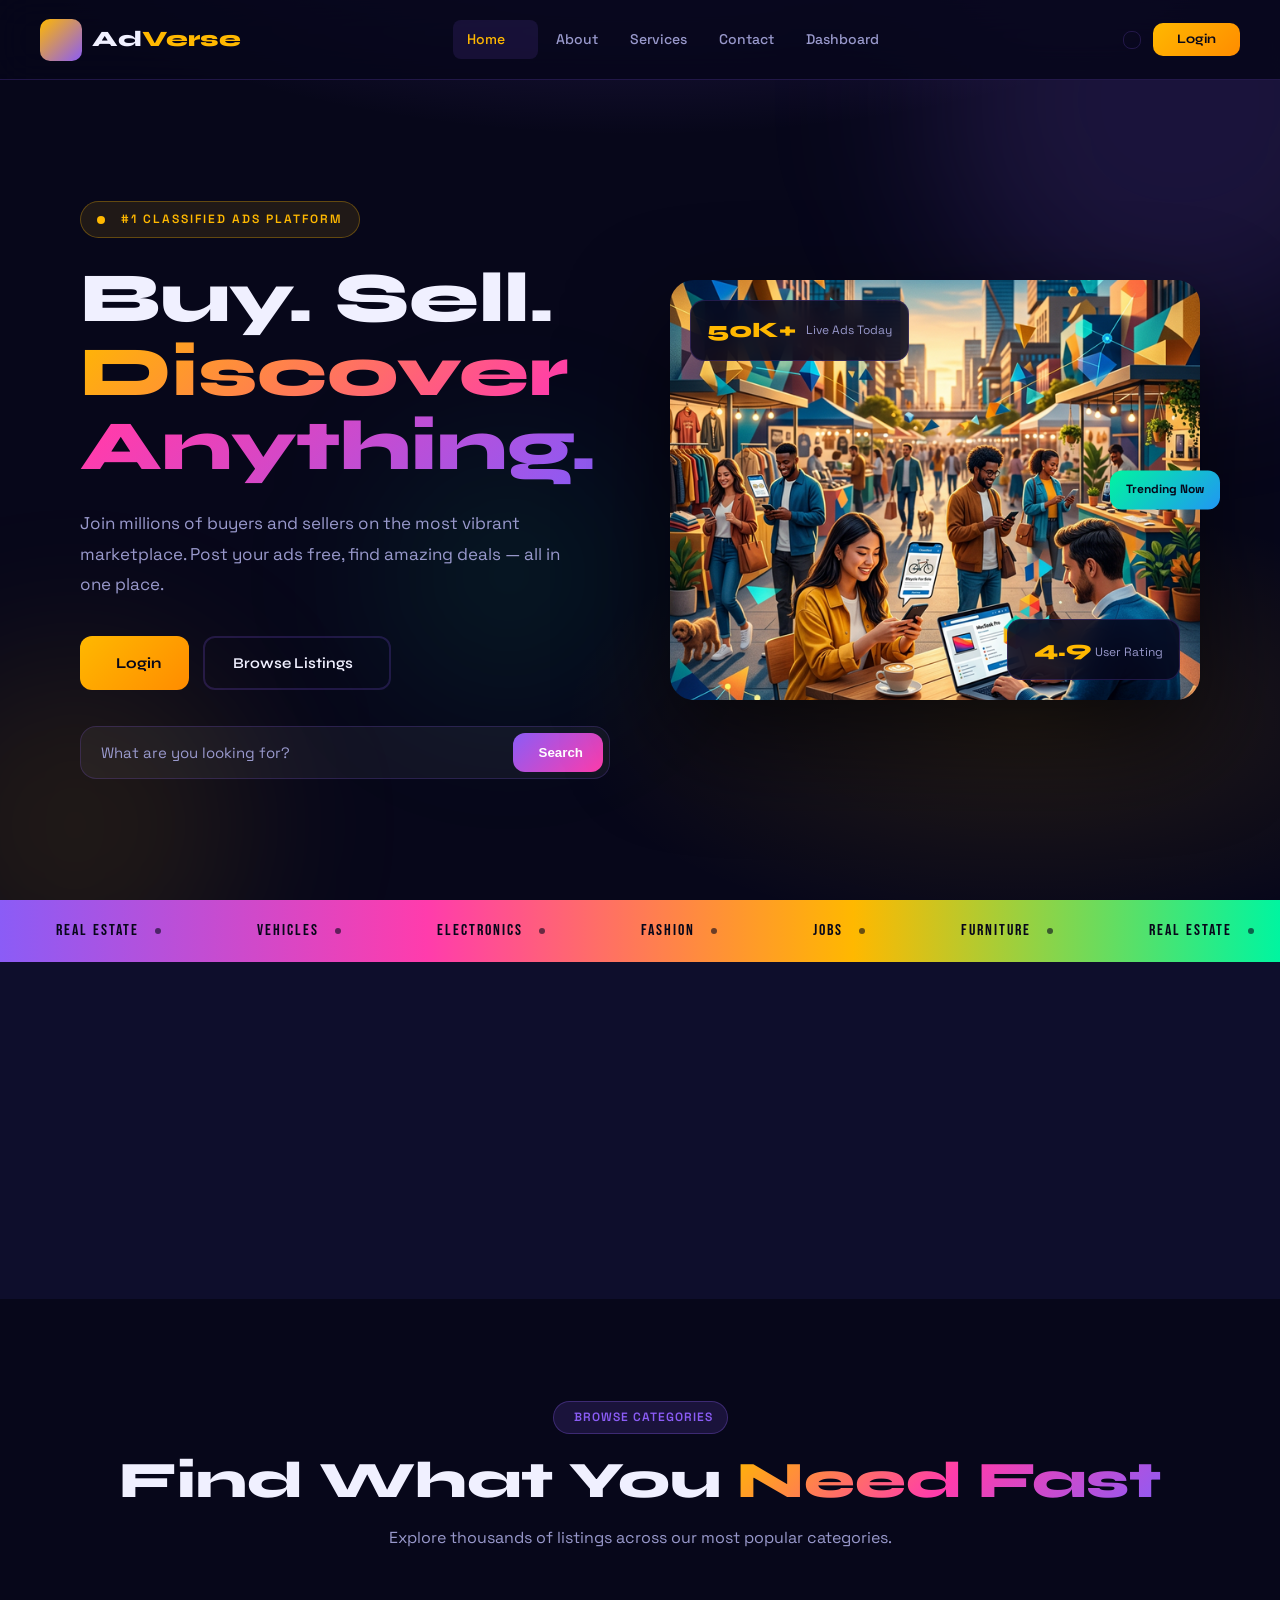
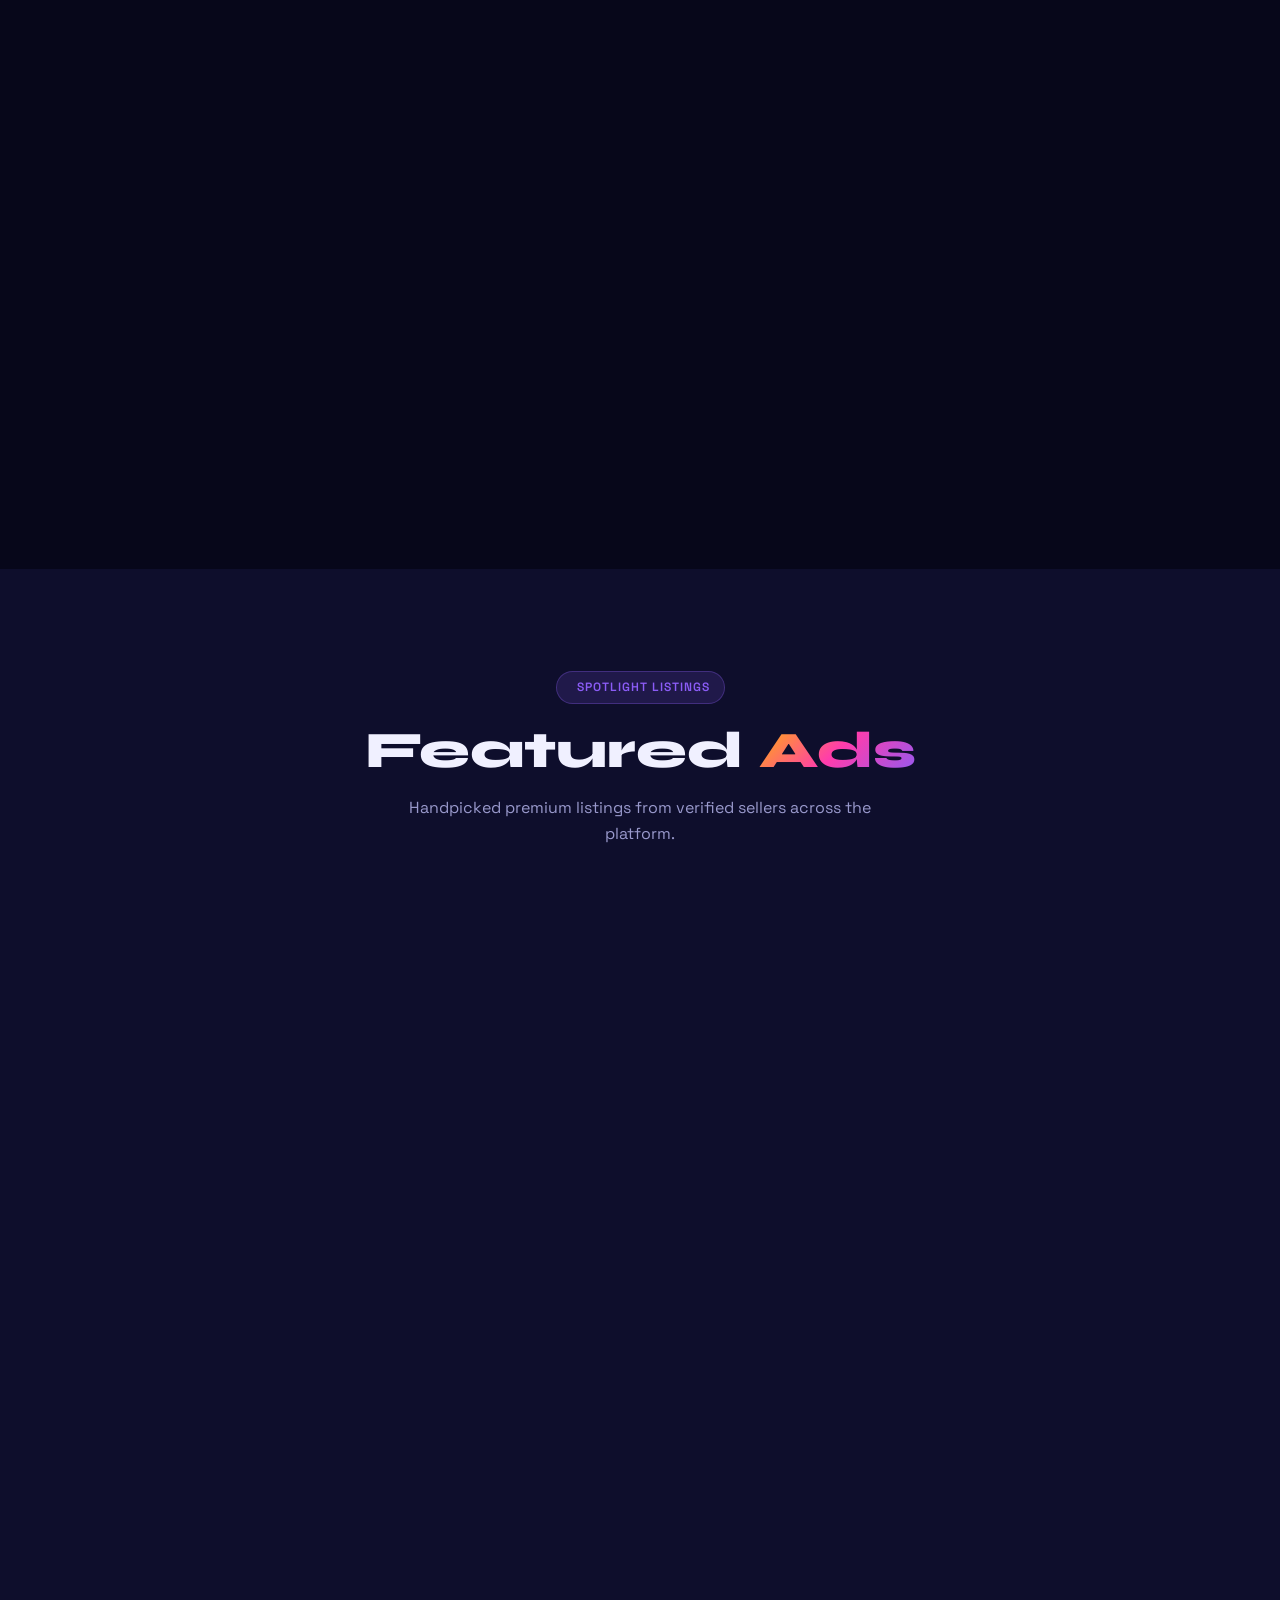
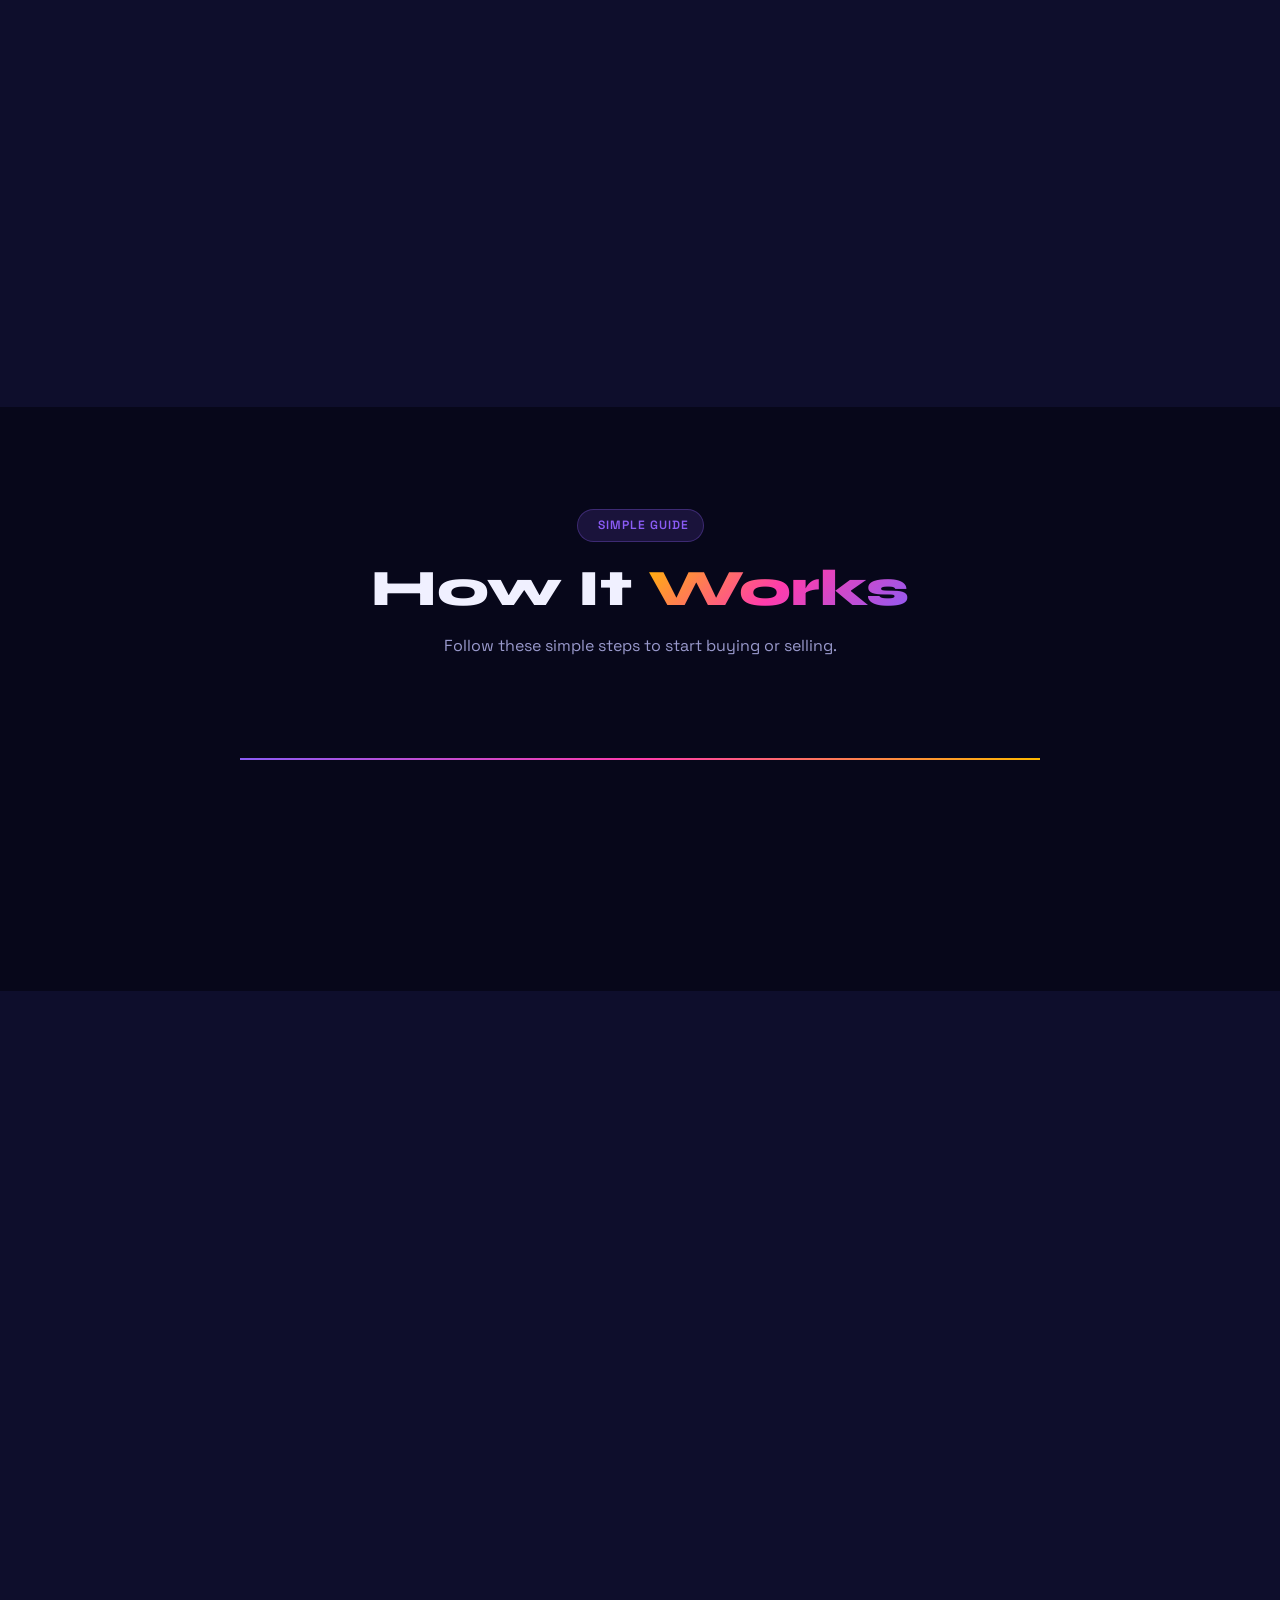
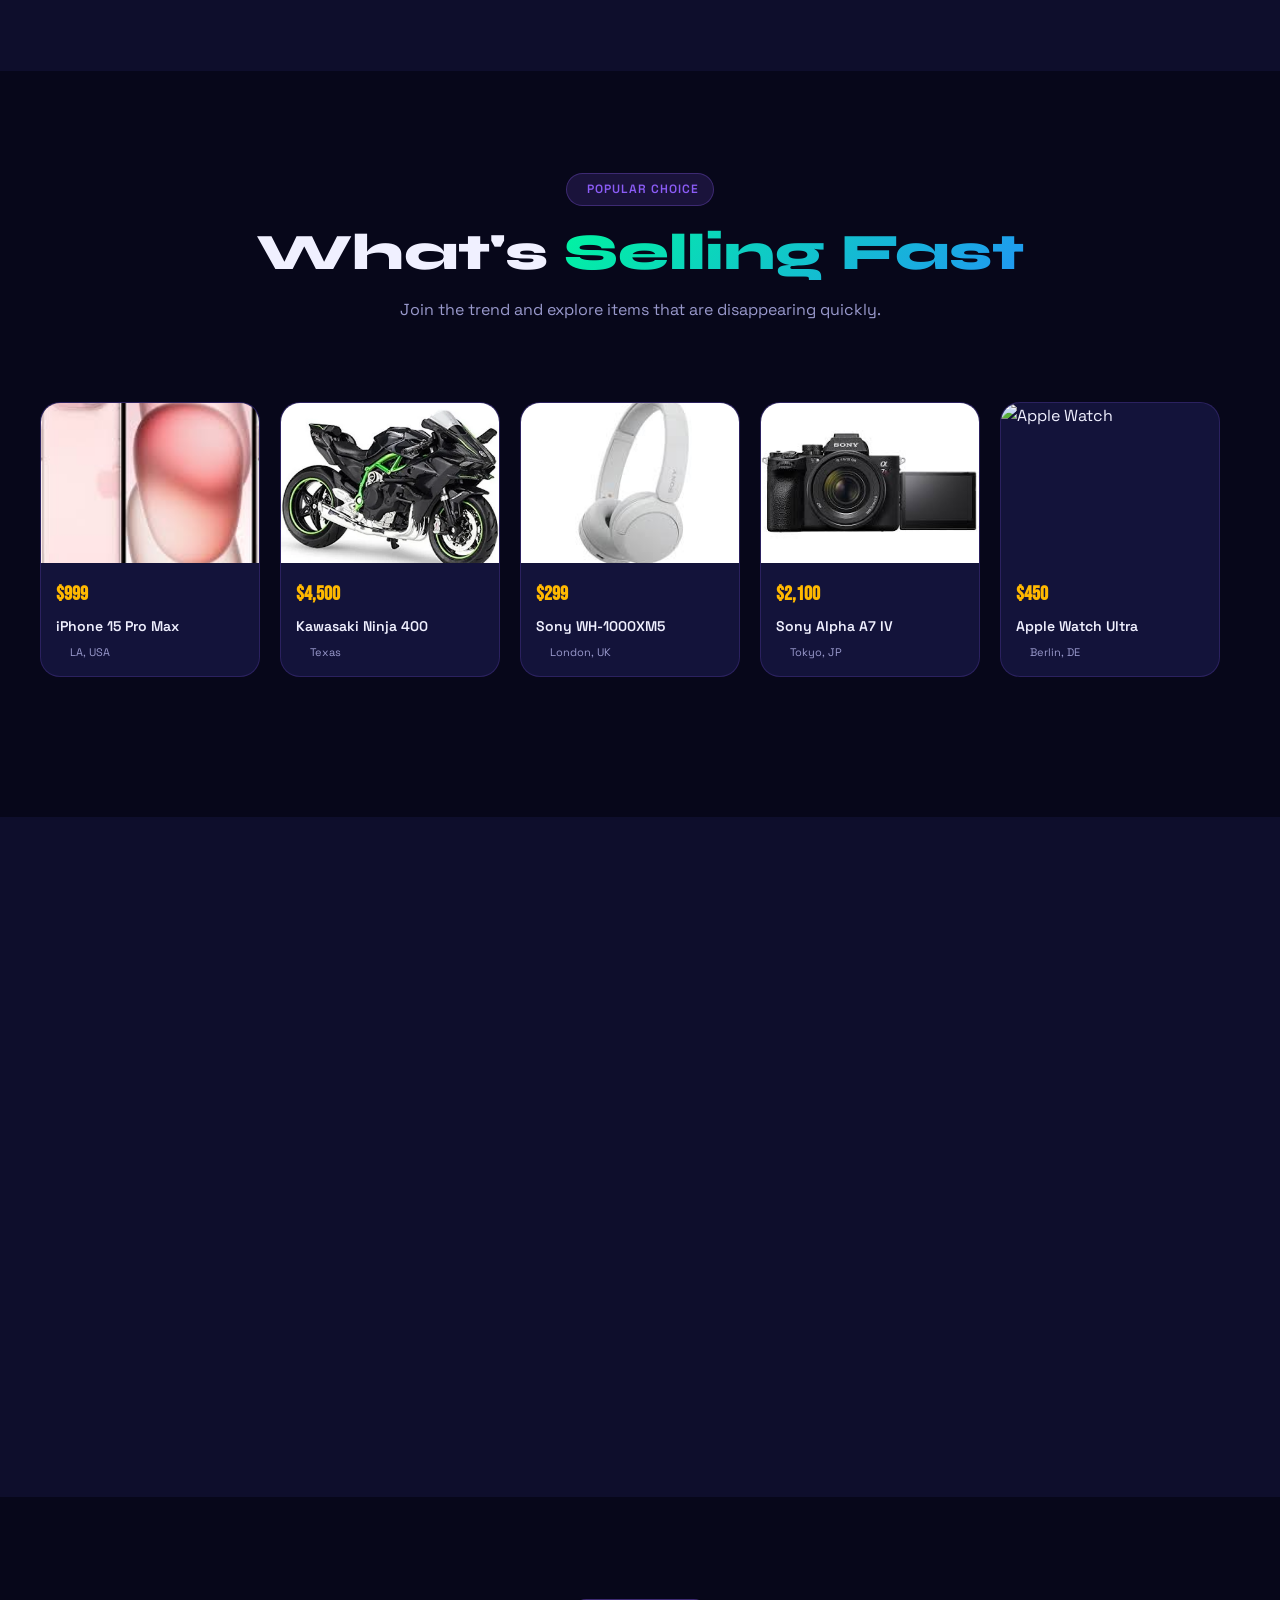
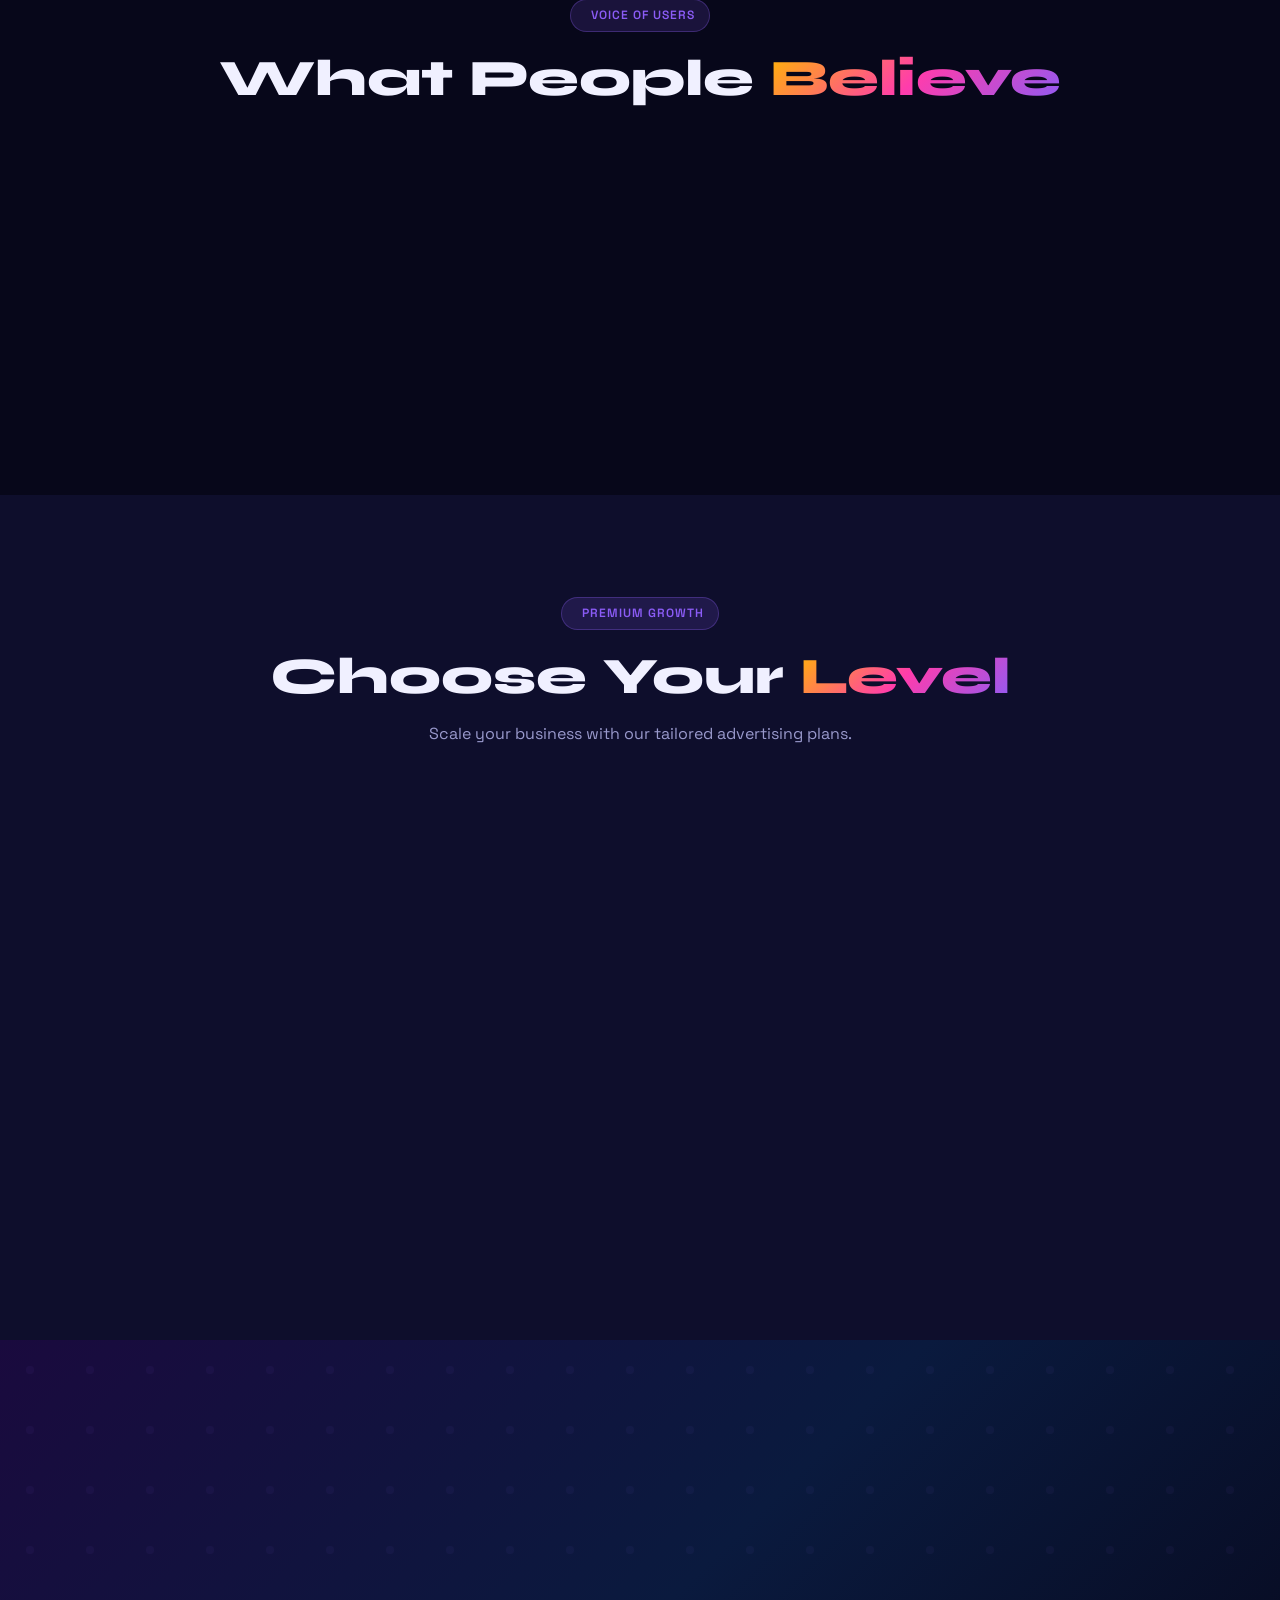
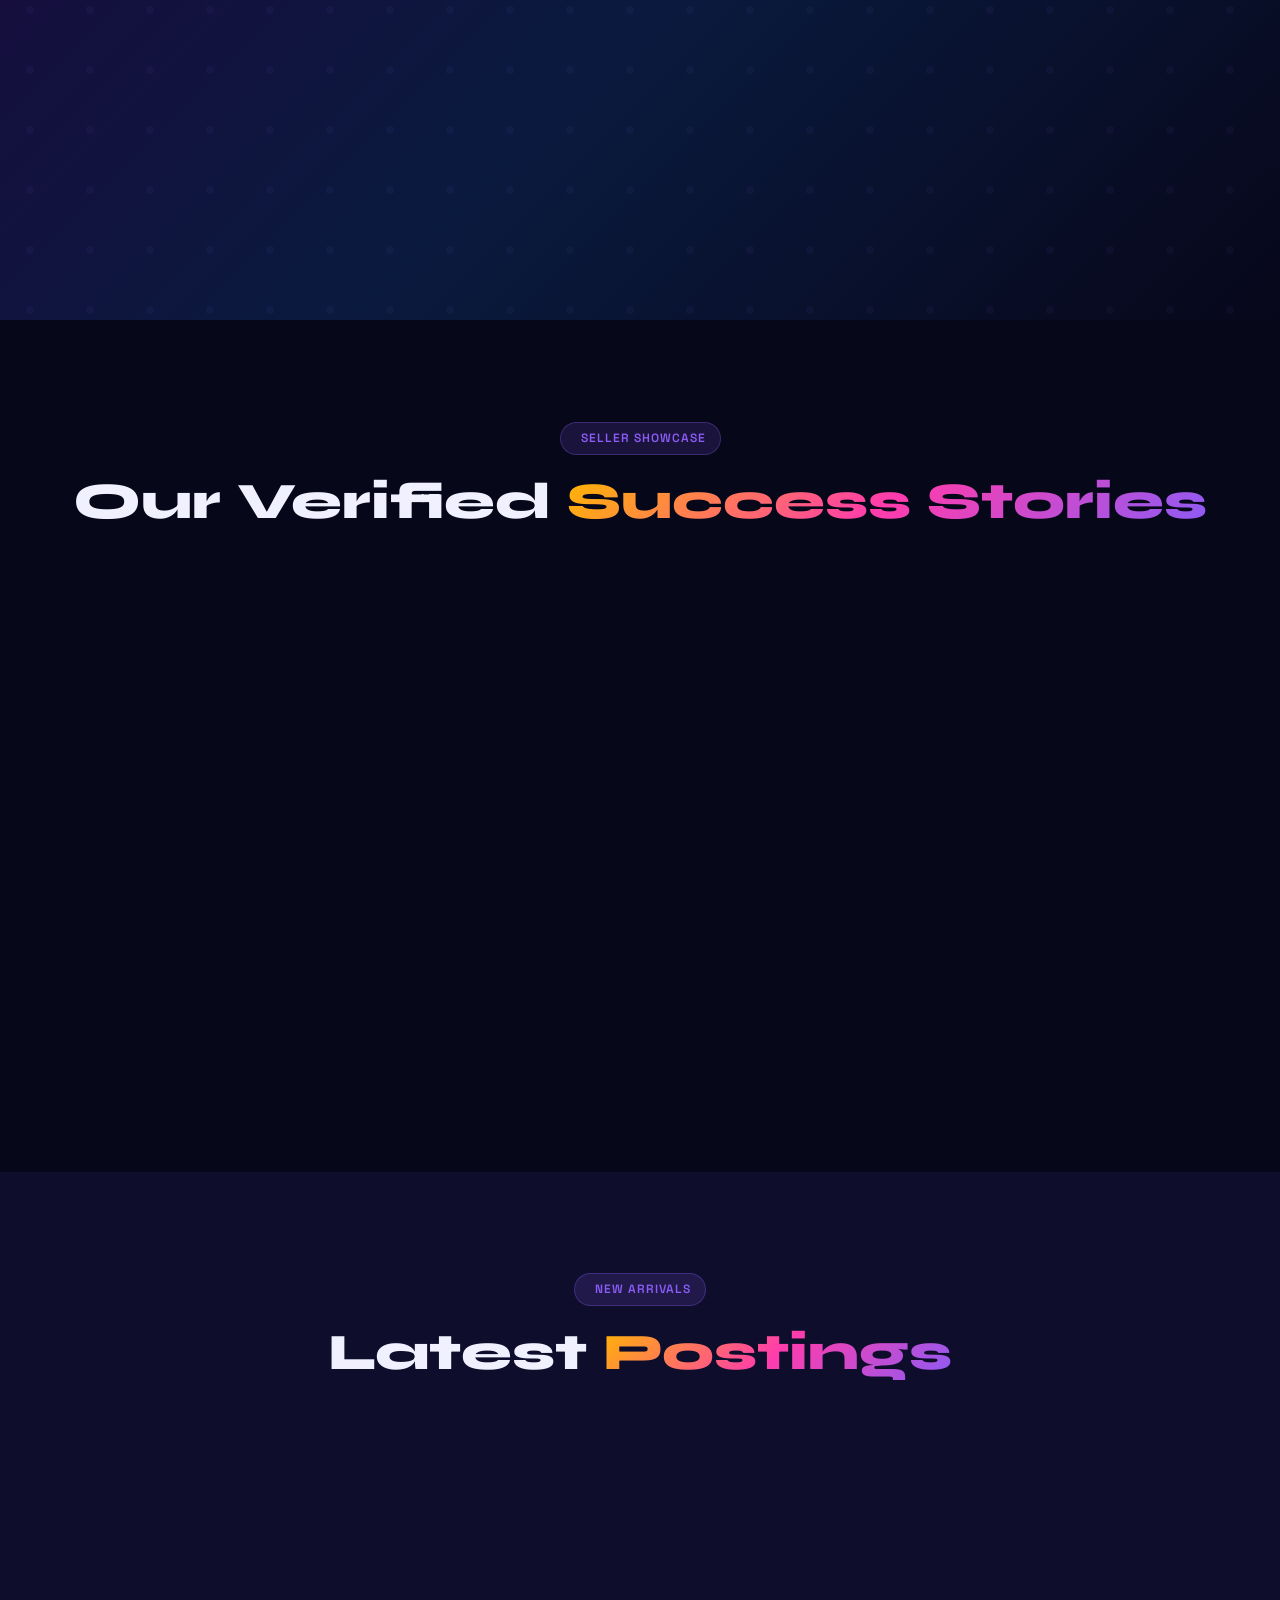
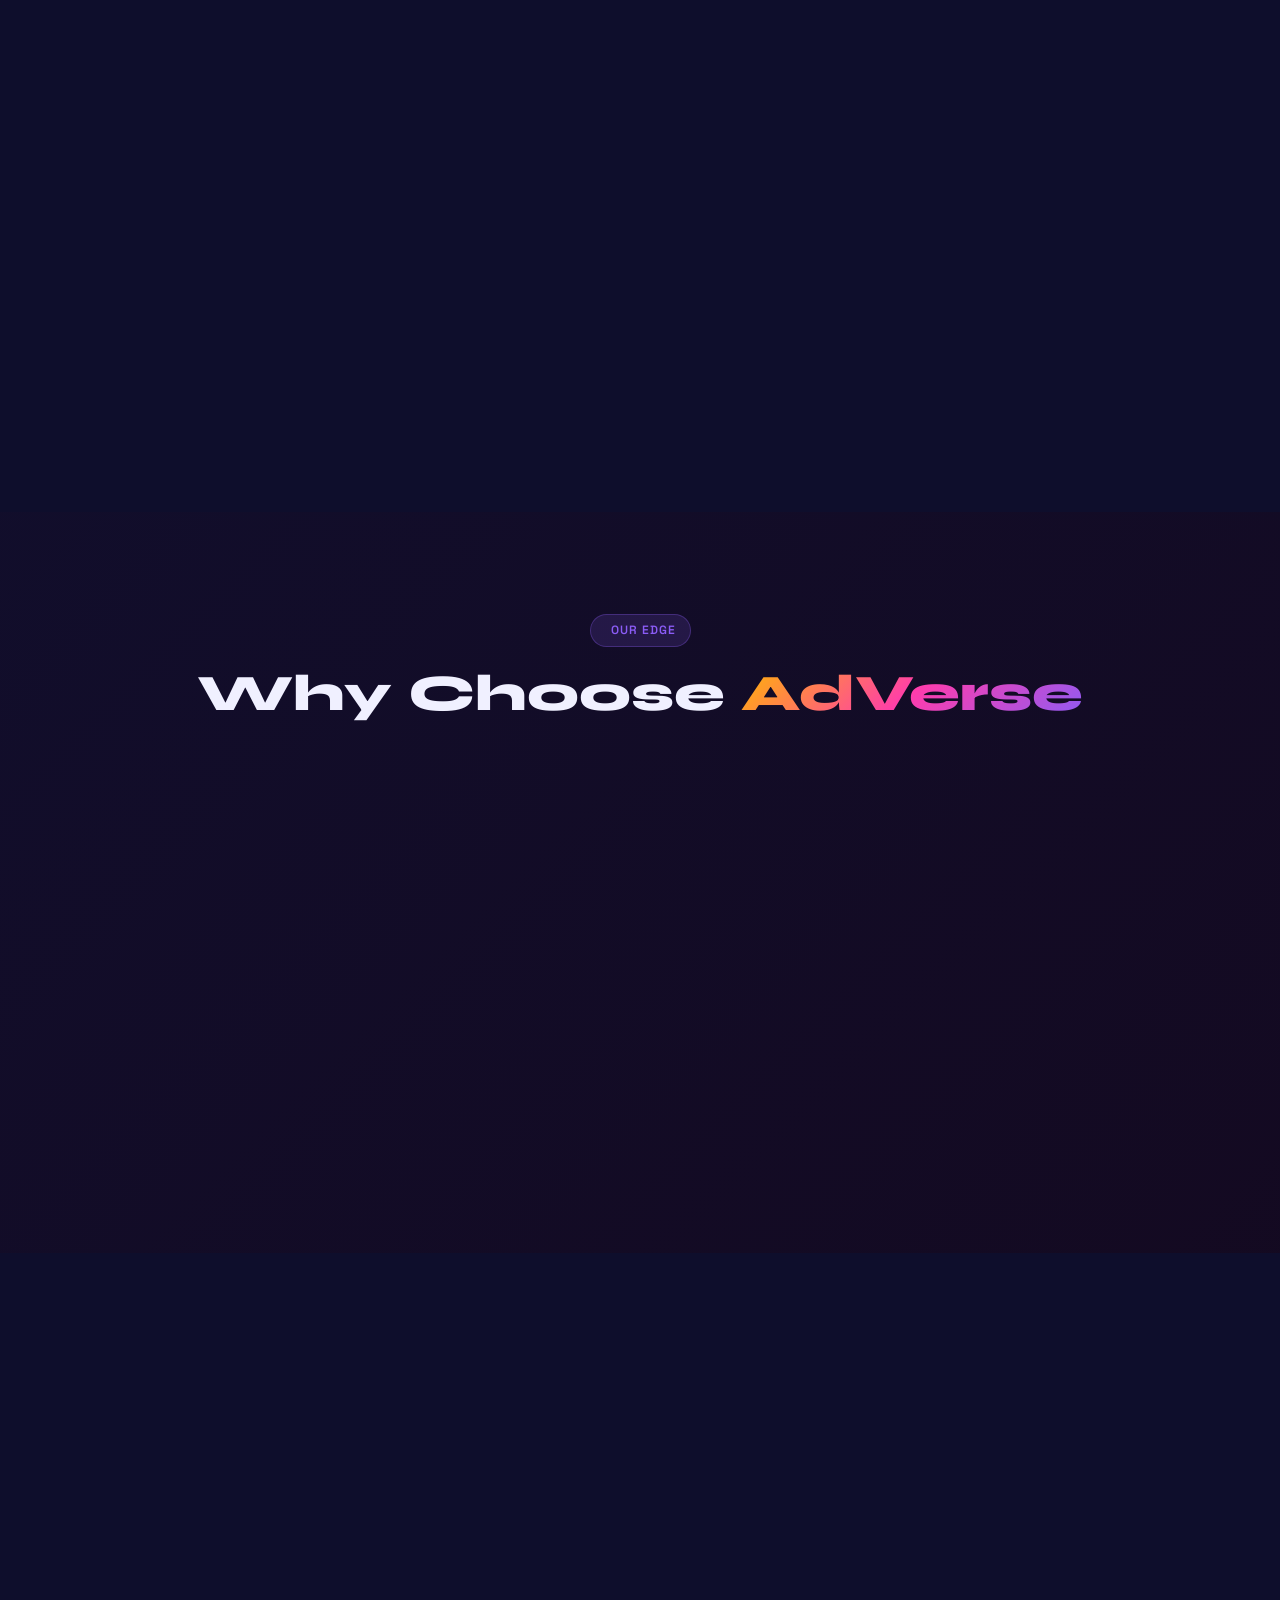
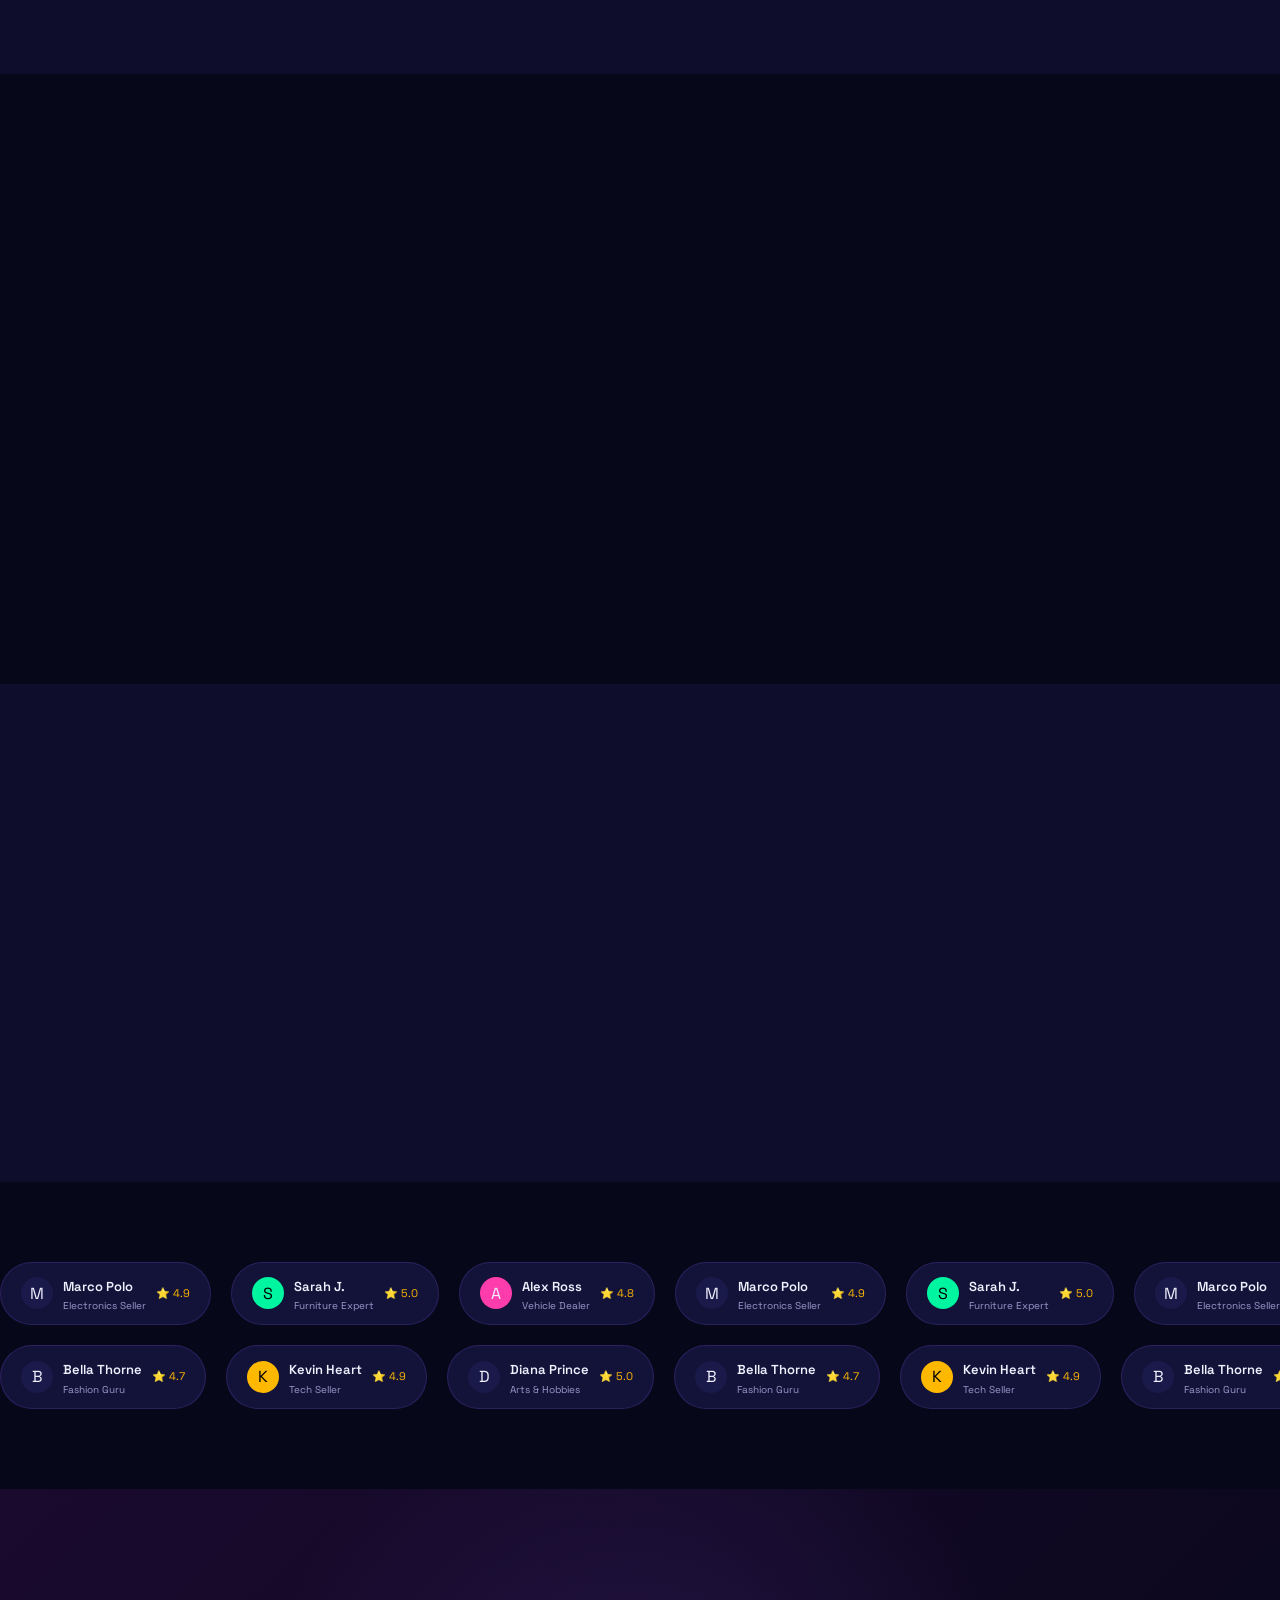
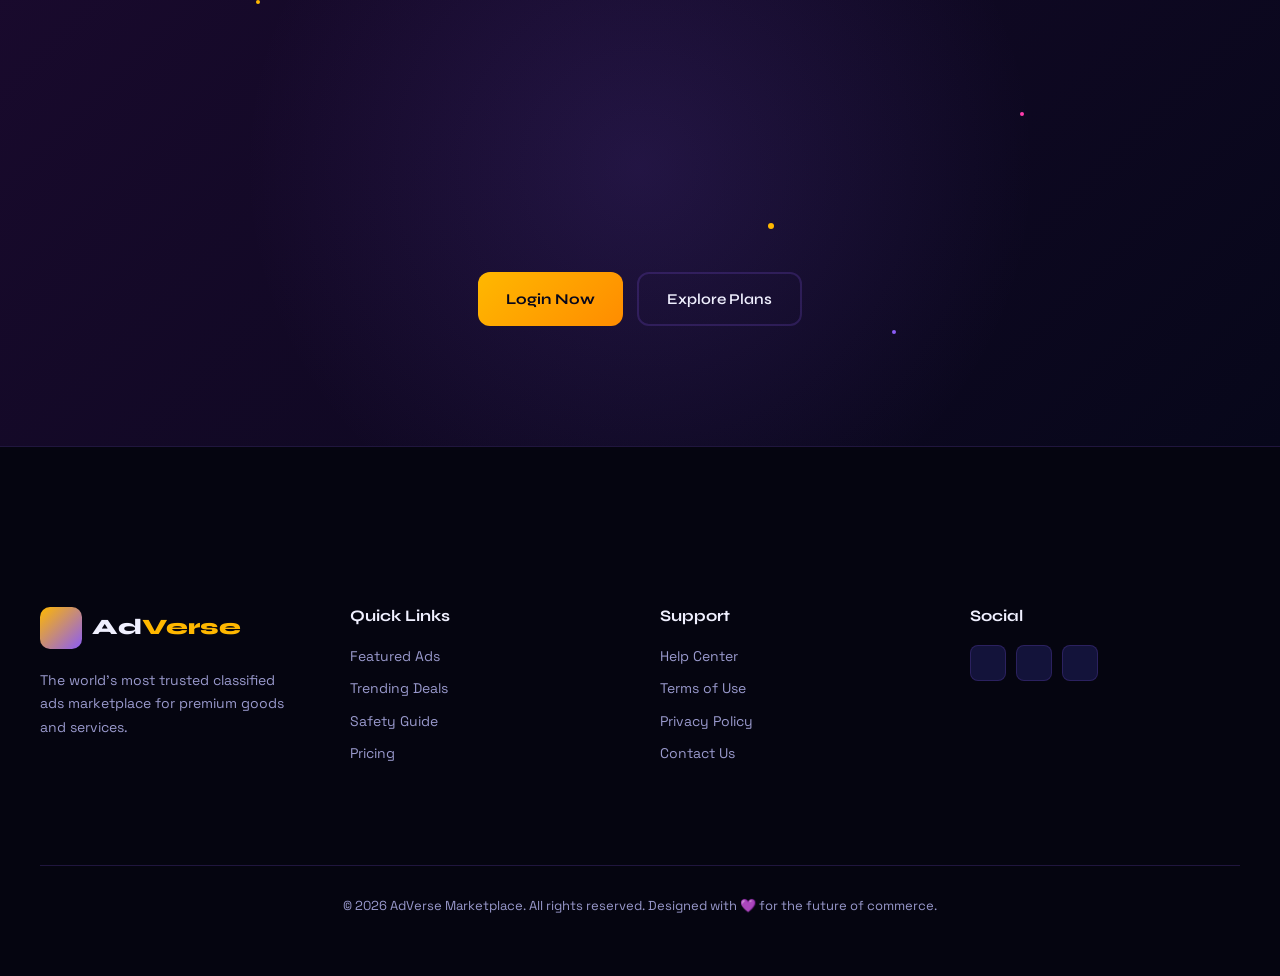
==== index.html @ d40f4709 "Initial commit" ====
<!DOCTYPE html>
<html lang="en" id="html-root">

<head>
  <meta charset="UTF-8" />
  <meta name="viewport" content="width=device-width,initial-scale=1.0" />
  <title>AdVerse – Premium Classified Ads Marketplace</title>
  <meta name="description"
    content="AdVerse is the ultimate classified ads platform. Post free ads for jobs, real estate, vehicles, electronics & more." />
  <link rel="stylesheet" href="style.css" />
  <link rel="icon" type="image/svg+xml" href="data:image/svg+xml,<svg xmlns='http://www.w3.org/2000/svg' viewBox='0 0 24 24' fill='none' stroke='%23FFB800' stroke-width='2' stroke-linecap='round' stroke-linejoin='round'><polygon points='13 2 3 14 12 14 11 22 21 10 12 10 13 2'></polygon></svg>" />
  <script src="https://unpkg.com/lucide@latest"></script>
</head>

<body>

  <div class="overlay" id="overlay" onclick="closeMobileNav()"></div>

  <nav class="mobile-nav" id="mobileNav">
    <button class="mobile-nav-close" onclick="closeMobileNav()"><i data-lucide="x"></i></button>
    <ul>
      <li>
        <a href="#" onclick="toggleMobileSub('sub-home',event)">Home <i data-lucide="chevron-down"></i></a>
        <ul class="mobile-sub" id="sub-home">
          <li><a href="index.html" class="active">Home 1</a></li>
          <li><a href="home2.html">Home 2</a></li>
        </ul>
      </li>
      <li><a href="about.html">About</a></li>
      <li><a href="services.html">Services</a></li>
      <li><a href="contact.html">Contact</a></li>
      <li>
        <a href="#" onclick="toggleMobileSub('sub-dash',event)">Dashboard <i data-lucide="chevron-down"></i></a>
        <ul class="mobile-sub" id="sub-dash">
          <li><a href="user-dashboard.html">User Dashboard</a></li>
          <li><a href="admin-dashboard.html">Admin Dashboard</a></li>
        </ul>
      </li>
      <li><a href="login.html" class="mobile-post-btn">Login</a></li>
    </ul>
  </nav>

  <header class="header" id="mainHeader">
    <a href="index.html" class="logo">
      <div class="logo-icon"><i data-lucide="zap"></i></div>
      <span class="logo-text">Ad<span>Verse</span></span>
    </a>

    <ul class="nav">
      <li>
        <a href="#" class="active">Home <i data-lucide="chevron-down" style="width:14px"></i></a>
        <div class="dropdown">
          <a href="index.html" class="active">Home 1</a>
          <a href="home2.html">Home 2</a>
        </div>
      </li>
      <li><a href="about.html">About</a></li>
      <li><a href="services.html">Services</a></li>
      <li><a href="contact.html">Contact</a></li>
      <li>
        <a href="#">Dashboard <i data-lucide="chevron-down" style="width:14px"></i></a>
        <div class="dropdown">
          <a href="user-dashboard.html">User Dashboard</a>
          <a href="admin-dashboard.html">Admin Dashboard</a>
        </div>
      </li>
    </ul>

    <div class="header-right">
      <button class="btn-globe" id="rtlToggle" onclick="toggleRTL()" title="Toggle RTL/LTR">
        <i data-lucide="globe"></i>
      </button>
      <a href="login.html" class="btn-post" style="text-decoration: none;">Login</a>
      <button class="hamburger" id="hamburger" onclick="openMobileNav()">
        <span></span><span></span><span></span>
      </button>
    </div>
  </header>

  <section class="hero" id="home">
    <div class="hero-bg"></div>
    <div class="hero-orb orb1"></div>
    <div class="hero-orb orb2"></div>
    <div class="hero-orb orb3"></div>
    <div class="hero-inner">
      <div class="hero-content">
        <div class="hero-label"><i data-lucide="rocket"></i> #1 Classified Ads Platform</div>
        <h1>Buy. Sell.<br /><span class="gradient-text">Discover Anything.</span></h1>
        <p>Join millions of buyers and sellers on the most vibrant marketplace. Post your ads free, find amazing deals —
          all in one place.</p>
        <div class="hero-btns">
          <a href="login.html" class="btn-primary"><i data-lucide="user"></i> Login</a>
          <a href="#featured" class="btn-secondary">Browse Listings <i data-lucide="arrow-right"></i></a>
        </div>
        <div class="hero-search">
          <div class="search-bar">
            <i data-lucide="search" style="color:var(--text-muted)"></i>
            <input type="text" placeholder="What are you looking for?" id="heroSearch" />
            <button class="search-btn"><i data-lucide="search"></i> Search</button>
          </div>
        </div>
      </div>
      <div class="hero-visual">
        <div class="hero-img-wrap">
          <img src="images/hero.png" alt="Marketplace" />
          <div class="hero-badge badge-tl">
            <span class="badge-num">50K+</span>
            <span class="badge-label">Live Ads Today</span>
          </div>
          <div class="hero-badge badge-br">
            <i data-lucide="star" style="color:var(--accent-gold)"></i>
            <div>
              <span class="badge-num">4.9</span>
              <span class="badge-label">User Rating</span>
            </div>
          </div>
        </div>
        <div class="floating-tag"><i data-lucide="zap"></i> Trending Now</div>
      </div>
    </div>
  </section>

  <div class="ticker">
    <div class="ticker-wrap">
      <div class="ticker-item"><i data-lucide="home"></i> Real Estate <span class="ticker-dot"></span></div>
      <div class="ticker-item"><i data-lucide="car"></i> Vehicles <span class="ticker-dot"></span></div>
      <div class="ticker-item"><i data-lucide="laptop"></i> Electronics <span class="ticker-dot"></span></div>
      <div class="ticker-item"><i data-lucide="shirt"></i> Fashion <span class="ticker-dot"></span></div>
      <div class="ticker-item"><i data-lucide="briefcase"></i> Jobs <span class="ticker-dot"></span></div>
      <div class="ticker-item"><i data-lucide="armchair"></i> Furniture <span class="ticker-dot"></span></div>
      <div class="ticker-item"><i data-lucide="home"></i> Real Estate <span class="ticker-dot"></span></div>
      <div class="ticker-item"><i data-lucide="car"></i> Vehicles <span class="ticker-dot"></span></div>
    </div>
  </div>

  <section class="stats section-pad">
    <div class="stats-inner">
      <div class="stat-card reveal">
        <div class="stat-icon"><i data-lucide="package"></i></div>
        <span class="stat-num" data-target="2400000">0</span>
        <span class="stat-label">Active Listings</span>
      </div>
      <div class="stat-card reveal delay-1">
        <div class="stat-icon"><i data-lucide="users"></i></div>
        <span class="stat-num" data-target="850000">0</span>
        <span class="stat-label">Registered Users</span>
      </div>
      <div class="stat-card reveal delay-2">
        <div class="stat-icon"><i data-lucide="map-pin"></i></div>
        <span class="stat-num" data-target="120">0</span>
        <span class="stat-label">Cities Covered</span>
      </div>
      <div class="stat-card reveal delay-3">
        <div class="stat-icon"><i data-lucide="thumbs-up"></i></div>
        <span class="stat-num" data-target="99">0</span>
        <span class="stat-label">% Satisfaction Rate</span>
      </div>
    </div>
  </section>

  <section class="categories section-pad" id="categories">
    <div class="container">
      <div class="section-header">
        <div class="tag"><i data-lucide="grid"></i> Browse Categories</div>
        <h2>Find What You <span class="gradient-text">Need Fast</span></h2>
        <p>Explore thousands of listings across our most popular categories.</p>
      </div>
      <div class="cat-grid">
        <a href="#" class="cat-card reveal">
          <div class="cat-emoji"><img src="images/property.png" alt="Real Estate"></div>
          <div class="cat-name">Real Estate</div>
          <div class="cat-count">48K ads</div>
        </a>
        <a href="#" class="cat-card reveal delay-1">
          <div class="cat-emoji"><img src="images/cars.png" alt="Vehicles"></div>
          <div class="cat-name">Vehicles</div>
          <div class="cat-count">32K ads</div>
        </a>
        <a href="#" class="cat-card reveal delay-2">
          <div class="cat-emoji"><img
              src="https://images.unsplash.com/photo-1498050108023-c5249f4df085?q=80&w=200&h=200&auto=format&fit=crop"
              alt="Electronics"></div>
          <div class="cat-name">Electronics</div>
          <div class="cat-count">61K ads</div>
        </a>
        <a href="#" class="cat-card reveal delay-3">
          <div class="cat-emoji"><img
              src="https://images.unsplash.com/photo-1523381210434-271e8be1f52b?q=80&w=200&h=200&auto=format&fit=crop"
              alt="Fashion"></div>
          <div class="cat-name">Fashion</div>
          <div class="cat-count">29K ads</div>
        </a>
        <a href="#" class="cat-card reveal delay-4">
          <div class="cat-emoji"><img src="images/community.png" alt="Jobs"></div>
          <div class="cat-name">Jobs</div>
          <div class="cat-count">15K ads</div>
        </a>
        <a href="#" class="cat-card reveal delay-5">
          <div class="cat-emoji"><img
              src="https://images.unsplash.com/photo-1543466835-00a7907e9de1?q=80&w=200&h=200&auto=format&fit=crop"
              alt="Pets"></div>
          <div class="cat-name">Pets</div>
          <div class="cat-count">8K ads</div>
        </a>
        <a href="#" class="cat-card reveal">
          <div class="cat-emoji"><img
              src="https://images.unsplash.com/photo-1524758631624-e2822e304c36?q=80&w=200&h=200&auto=format&fit=crop"
              alt="Furniture"></div>
          <div class="cat-name">Furniture</div>
          <div class="cat-count">22K ads</div>
        </a>
        <a href="#" class="cat-card reveal delay-1">
          <div class="cat-emoji"><img
              src="https://images.unsplash.com/photo-1542751371-adc38448a05e?q=80&w=200&h=200&auto=format&fit=crop"
              alt="Gaming"></div>
          <div class="cat-name">Gaming</div>
          <div class="cat-count">18K ads</div>
        </a>
        <a href="#" class="cat-card reveal delay-2">
          <div class="cat-emoji"><img
              src="images/c4.jpg"
              alt="Hobbies"></div>
          <div class="cat-name">Hobbies</div>
          <div class="cat-count">12K ads</div>
        </a>
        <a href="#" class="cat-card reveal delay-3">
          <div class="cat-emoji"><img
              src="images/c6.jpg"
              alt="Services"></div>
          <div class="cat-name">Services</div>
          <div class="cat-count">35K ads</div>
        </a>
        <a href="#" class="cat-card reveal delay-4">
          <div class="cat-emoji"><img
              src="https://images.unsplash.com/photo-1511671782779-c97d3d27a1d4?q=80&w=200&h=200&auto=format&fit=crop"
              alt="Music"></div>
          <div class="cat-name">Music</div>
          <div class="cat-count">9K ads</div>
        </a>
        <a href="#" class="cat-card reveal delay-5">
          <div class="cat-emoji"><img
              src="https://images.unsplash.com/photo-1516035069371-29a1b244cc32?q=80&w=200&h=200&auto=format&fit=crop"
              alt="Photography"></div>
          <div class="cat-name">Photography</div>
          <div class="cat-count">7K ads</div>
        </a>
      </div>
    </div>
  </section>

  <section class="featured section-pad" id="featured">
    <div class="container">
      <div class="section-header">
        <div class="tag"><i data-lucide="sparkles"></i> Spotlight Listings</div>
        <h2>Featured <span class="gradient-text">Ads</span></h2>
        <p>Handpicked premium listings from verified sellers across the platform.</p>
      </div>
      <div class="ads-grid">
        <div class="ad-card reveal">
          <img class="ad-img" src="images/villa.jpg" alt="Modern Villa">
          <div class="ad-body">
            <span class="ad-badge badge-hot"><i data-lucide="flame" style="width:12px"></i> Hot</span>
            <div class="ad-title">Modern Villa with Pool</div>
            <div class="ad-price">$850,000</div>
            <div class="ad-meta">
              <span><i data-lucide="map-pin" style="width:12px"></i> Miami, FL</span>
              <span><i data-lucide="clock" style="width:12px"></i> 2h ago</span>
            </div>
          </div>
        </div>
        <div class="ad-card reveal delay-1">
          <img class="ad-img" src="images/tesla.jpeg" alt="Tesla S Plaid">
          <div class="ad-body">
            <span class="ad-badge badge-top"><i data-lucide="award" style="width:12px"></i> Top Rated</span>
            <div class="ad-title">Tesla Model S Plaid 2023</div>
            <div class="ad-price">$89,000</div>
            <div class="ad-meta">
              <span><i data-lucide="map-pin" style="width:12px"></i> Austin, TX</span>
              <span><i data-lucide="clock" style="width:12px"></i> 5h ago</span>
            </div>
          </div>
        </div>
        <div class="ad-card reveal delay-2">
          <img class="ad-img" src="images/mac.png" alt="MacBook Pro">
          <div class="ad-body">
            <span class="ad-badge badge-new"><i data-lucide="zap" style="width:12px"></i> New</span>
            <div class="ad-title">MacBook Pro M3 Max</div>
            <div class="ad-price">$3,499</div>
            <div class="ad-meta">
              <span><i data-lucide="map-pin" style="width:12px"></i> NY, USA</span>
              <span><i data-lucide="clock" style="width:12px"></i> 10m ago</span>
            </div>
          </div>
        </div>
        <div class="ad-card reveal delay-3">
          <img class="ad-img" src="images/rolex.jpg" alt="Rolex Submariner">
          <div class="ad-body">
            <span class="ad-badge badge-hot"><i data-lucide="trending-up" style="width:12px"></i> Trending</span>
            <div class="ad-title">Rolex Submariner Date</div>
            <div class="ad-price">$12,500</div>
            <div class="ad-meta">
              <span><i data-lucide="map-pin" style="width:12px"></i> Dubai, UAE</span>
              <span><i data-lucide="clock" style="width:12px"></i> 1h ago</span>
            </div>
          </div>
        </div>
        <div class="ad-card reveal">
          <img class="ad-img" src="images/canon.avif" alt="Canon R5">
          <div class="ad-body">
            <span class="ad-badge badge-new"><i data-lucide="zap" style="width:12px"></i> New</span>
            <div class="ad-title">Canon EOS R5 Mirrorless</div>
            <div class="ad-price">$3,899</div>
            <div class="ad-meta">
              <span><i data-lucide="map-pin" style="width:12px"></i> London, UK</span>
              <span><i data-lucide="clock" style="width:12px"></i> 3h ago</span>
            </div>
          </div>
        </div>
        <div class="ad-card reveal delay-1">
          <img class="ad-img" src="images/air.webp" alt="AirPods Max">
          <div class="ad-body">
            <span class="ad-badge badge-top"><i data-lucide="award" style="width:12px"></i> Pick</span>
            <div class="ad-title">AirPods Max - Silver</div>
            <div class="ad-price">$549</div>
            <div class="ad-meta">
              <span><i data-lucide="map-pin" style="width:12px"></i> Paris, FR</span>
              <span><i data-lucide="clock" style="width:12px"></i> 6h ago</span>
            </div>
          </div>
        </div>

      </div>
    </div>
  </section>

  <section class="how section-pad">
    <div class="container">
      <div class="section-header">
        <div class="tag"><i data-lucide="info"></i> Simple Guide</div>
        <h2>How It <span class="gradient-text">Works</span></h2>
        <p>Follow these simple steps to start buying or selling.</p>
      </div>
      <div class="steps">
        <div class="step reveal">
          <div class="step-icon"><i data-lucide="user-plus"></i><span class="step-num">1</span></div>
          <h3>Create Account</h3>
          <p>Sign up now to access your personal dashboard.</p>
        </div>
        <div class="step reveal delay-1">
          <div class="step-icon"><i data-lucide="plus-square"></i><span class="step-num">2</span></div>
          <h3>Post Ad</h3>
          <p>List your items with photos and detailed info.</p>
        </div>
        <div class="step reveal delay-2">
          <div class="step-icon"><i data-lucide="message-circle"></i><span class="step-num">3</span></div>
          <h3>Connect</h3>
          <p>Communicate securely with potential buyers.</p>
        </div>
        <div class="step reveal delay-3">
          <div class="step-icon"><i data-lucide="check-circle"></i><span class="step-num">4</span></div>
          <h3>Deal Success</h3>
          <p>Close the deal and get paid safely.</p>
        </div>
      </div>
    </div>
  </section>

  <section class="feature-split section-pad">
    <div class="split-inner container">
      <div class="split-img reveal-left">
        <img src="images/community.png" alt="Community" />
      </div>
      <div class="split-content reveal-right">
        <div class="tag"><i data-lucide="users"></i> Global Trust</div>
        <h2>Our Thriving <span class="gradient-text">Community</span></h2>
        <p>Connect with over 1 million active users globally. Our platform ensures every interaction is safe and
          transparent.</p>
        <ul class="feature-list">
          <li><strong>Verified Sellers:</strong> We manually vet top sellers for your peace of mind.</li>
          <li><strong>Secure Chat:</strong> End-to-end encrypted messaging system.</li>
          <li><strong>Real-time Notifications:</strong> Never miss a bid or a message.</li>
        </ul>
        <div style="margin-top: 30px;">
          <a href="#" class="btn-primary">Join Community <i data-lucide="arrow-right" style="width:16px"></i></a>
        </div>
      </div>
    </div>
  </section>

  <section class="trending section-pad">
    <div class="container">
      <div class="section-header">
        <div class="tag"><i data-lucide="bar-chart-2"></i> Popular Choice</div>
        <h2>What's <span class="gradient-text-2">Selling Fast</span></h2>
        <p>Join the trend and explore items that are disappearing quickly.</p>
      </div>
    </div>
    <div class="trending-scroll">
      <div class="trend-card">
        <div class="trend-img"><img src="images/iphone 15.jpg" alt="iPhone 15"></div>
        <div class="trend-body">
          <div class="trend-price">$999</div>
          <div class="trend-title">iPhone 15 Pro Max</div>
          <div class="trend-loc"><i data-lucide="map-pin" style="width:10px"></i> LA, USA</div>
        </div>
      </div>
      <div class="trend-card">
        <div class="trend-img"><img src="images/kawasaki.webp" alt="Kawasaki"></div>
        <div class="trend-body">
          <div class="trend-price">$4,500</div>
          <div class="trend-title">Kawasaki Ninja 400</div>
          <div class="trend-loc"><i data-lucide="map-pin" style="width:10px"></i> Texas</div>
        </div>
      </div>
      <div class="trend-card">
        <div class="trend-img"><img src="images/head.jpg" alt="Sony Headphones"></div>
        <div class="trend-body">
          <div class="trend-price">$299</div>
          <div class="trend-title">Sony WH-1000XM5</div>
          <div class="trend-loc"><i data-lucide="map-pin" style="width:10px"></i> London, UK</div>
        </div>
      </div>
      <div class="trend-card">
        <div class="trend-img"><img src="images/alpha.jpg" alt="Sony Alpha"></div>
        <div class="trend-body">
          <div class="trend-price">$2,100</div>
          <div class="trend-title">Sony Alpha A7 IV</div>
          <div class="trend-loc"><i data-lucide="map-pin" style="width:10px"></i> Tokyo, JP</div>
        </div>
      </div>
      <div class="trend-card">
        <div class="trend-img"><img src="https://images.unsplash.com/photo-1551816230-ef5deaed4a26?auto=format&fit=crop&w=300&q=80" alt="Apple Watch"></div>
        <div class="trend-body">
          <div class="trend-price">$450</div>
          <div class="trend-title">Apple Watch Ultra</div>
          <div class="trend-loc"><i data-lucide="map-pin" style="width:10px"></i> Berlin, DE</div>
        </div>
      </div>
    </div>
  </section>

  <section class="feature-split2 section-pad">
    <div class="split-inner container">
      <div class="split-content reveal-left">
        <div class="tag"><i data-lucide="car"></i> Auto Zone</div>
        <h2>Premium <span class="gradient-text">Vehicle Market</span></h2>
        <p>From luxury sedans to rugged off-roaders, find your perfect ride with verified paperwork and detailed
          history.</p>
        <ul class="feature-list">
          <li><strong>Free Inspections:</strong> Complimentary basic check for featured cars.</li>
          <li><strong>Price Compare:</strong> Compare deals from multiple local dealers.</li>
          <li><strong>Direct Finance:</strong> Easy loan options available on the platform.</li>
        </ul>
        <div style="margin-top: 30px;">
          <a href="#" class="btn-primary">Browse Vehicles</a>
        </div>
      </div>
      <div class="split-img reveal-right">
        <img src="images/cars.png" alt="Vehicles" />
      </div>
    </div>
  </section>

  <section class="testimonials section-pad">
    <div class="container">
      <div class="section-header">
        <div class="tag"><i data-lucide="message-square"></i> Voice of Users</div>
        <h2>What People <span class="gradient-text">Believe</span></h2>
      </div>
    </div>
    <div class="testi-slider">
      <div class="testi-card reveal">
        <div class="star-row">
          <span><i data-lucide="star" style="width:14px"></i></span>
          <span><i data-lucide="star" style="width:14px"></i></span>
          <span><i data-lucide="star" style="width:14px"></i></span>
          <span><i data-lucide="star" style="width:14px"></i></span>
          <span><i data-lucide="star" style="width:14px"></i></span>
        </div>
        <p class="testi-text">"Sold my old DSLR in just 3 hours. The UI is so clean compared to other platforms."</p>
        <div class="testi-author">
          <div class="author-avatar"><i data-lucide="user"></i></div>
          <div>
            <div class="author-name">David Smith</div>
            <div class="author-role">Photographer · Chicago</div>
          </div>
        </div>
      </div>
      <div class="testi-card reveal delay-1">
        <div class="star-row">
          <span><i data-lucide="star" style="width:14px"></i></span>
          <span><i data-lucide="star" style="width:14px"></i></span>
          <span><i data-lucide="star" style="width:14px"></i></span>
          <span><i data-lucide="star" style="width:14px"></i></span>
          <span><i data-lucide="star" style="width:14px"></i></span>
        </div>
        <p class="testi-text">"Found my dream apartment within a week. The verified listings really save time."</p>
        <div class="testi-author">
          <div class="author-avatar"><i data-lucide="user"></i></div>
          <div>
            <div class="author-name">Elena Rodriguez</div>
            <div class="author-role">Software Engineer · Seattle</div>
          </div>
        </div>
      </div>
      <div class="testi-card reveal delay-2">
        <div class="star-row">
          <span><i data-lucide="star" style="width:14px"></i></span>
          <span><i data-lucide="star" style="width:14px"></i></span>
          <span><i data-lucide="star" style="width:14px"></i></span>
          <span><i data-lucide="star" style="width:14px"></i></span>
          <span><i data-lucide="star" style="width:14px"></i></span>
        </div>
        <p class="testi-text">"A great way to declutter and make some extra cash easily. Highly intuitive!"</p>
        <div class="testi-author">
          <div class="author-avatar"><i data-lucide="user"></i></div>
          <div>
            <div class="author-name">James Bond</div>
            <div class="author-role">Business Owner · NY</div>
          </div>
        </div>
      </div>
      <div class="testi-card reveal delay-3">
        <div class="star-row">
          <span><i data-lucide="star" style="width:14px"></i></span>
          <span><i data-lucide="star" style="width:14px"></i></span>
          <span><i data-lucide="star" style="width:14px"></i></span>
          <span><i data-lucide="star" style="width:14px"></i></span>
          <span><i data-lucide="star" style="width:14px"></i></span>
        </div>
        <p class="testi-text">"The dashboard analytics helped me track which ads were performing best. Brilliant!"</p>
        <div class="testi-author">
          <div class="author-avatar"><i data-lucide="user"></i></div>
          <div>
            <div class="author-name">Sarah Jenkins</div>
            <div class="author-role">Verified Seller · Austin</div>
          </div>
        </div>
      </div>
      <div class="testi-card reveal delay-4">
        <div class="star-row">
          <span><i data-lucide="star" style="width:14px"></i></span>
          <span><i data-lucide="star" style="width:14px"></i></span>
          <span><i data-lucide="star" style="width:14px"></i></span>
          <span><i data-lucide="star" style="width:14px"></i></span>
          <span><i data-lucide="star" style="width:14px"></i></span>
        </div>
        <p class="testi-text">"Found reliable home services for my renovation project. The reviews are genuine."</p>
        <div class="testi-author">
          <div class="author-avatar"><i data-lucide="user"></i></div>
          <div>
            <div class="author-name">Michael Chen</div>
            <div class="author-role">Home Owner · Vancouver</div>
          </div>
        </div>
      </div>
      <div class="testi-card reveal delay-5">
        <div class="star-row">
          <span><i data-lucide="star" style="width:14px"></i></span>
          <span><i data-lucide="star" style="width:14px"></i></span>
          <span><i data-lucide="star" style="width:14px"></i></span>
          <span><i data-lucide="star" style="width:14px"></i></span>
          <span><i data-lucide="star" style="width:14px"></i></span>
        </div>
        <p class="testi-text">"Listing items is so fast on the mobile app. I sold my old sofa while on my lunch break!"
        </p>
        <div class="testi-author">
          <div class="author-avatar"><i data-lucide="user"></i></div>
          <div>
            <div class="author-name">Lisa Ray</div>
            <div class="author-role">Marketing Exec · Sydney</div>
          </div>
        </div>
      </div>
    </div>
  </section>

  <section class="pricing section-pad">
    <div class="container">
      <div class="section-header">
        <div class="tag"><i data-lucide="diamond"></i> Premium Growth</div>
        <h2>Choose Your <span class="gradient-text">Level</span></h2>
        <p>Scale your business with our tailored advertising plans.</p>
      </div>
      <div class="price-grid">
        <div class="price-card reveal">
          <div class="price-label">Starter</div>
          <div class="price-amount"><sub>$</sub>0</div>
          <div class="price-period">Forever Free</div>
          <ul class="price-features">
            <li class="yes">5 Active Listings</li>
            <li class="yes">Standard Support</li>
            <li class="no">Priority Placement</li>
            <li class="no">Badge of Trust</li>
          </ul>
          <button class="price-btn">Get Started</button>
        </div>
        <div class="price-card popular reveal delay-1">
          <div class="popular-badge">⭐ BEST VALUE</div>
          <div class="price-label">Pro Seller</div>
          <div class="price-amount"><sub>$</sub>29</div>
          <div class="price-period">Per Month</div>
          <ul class="price-features">
            <li class="yes">50 Active Listings</li>
            <li class="yes">Priority Support</li>
            <li class="yes">Highlighted Ads</li>
            <li class="no">Expert Consulting</li>
          </ul>
          <button class="price-btn">Start 14-Day Trial</button>
        </div>
        <div class="price-card reveal delay-2">
          <div class="price-label">Enterprise</div>
          <div class="price-amount"><sub>$</sub>99</div>
          <div class="price-period">Per Month</div>
          <ul class="price-features">
            <li class="yes">Unlimited Ads</li>
            <li class="yes">Dedicated Manager</li>
            <li class="yes">API Access</li>
            <li class="yes">Full Analytics</li>
          </ul>
          <button class="price-btn">Contact Sales</button>
        </div>
      </div>
    </div>
  </section>

  <section class="app-section section-pad">
    <div class="app-inner">
      <div class="app-phones reveal-left">
        <div class="phone-mockup phone1"><img src="images/c5.webp" alt="UI Layout"
            style="width: 100%; height: 100%; object-fit: cover; border-radius: 28px;"></div>
        <div class="phone-mockup phone2"><img src="images/c7.png" alt="Search UI"
            style="width: 100%; height: 100%; object-fit: cover; border-radius: 28px;"></div>
        <div class="phone-mockup phone-center"><img src="images/c6.jpg" alt="Logo"
            style="width: 100%; height: 100%; object-fit: cover; border-radius: 28px;"></div>
      </div>
      <div class="reveal-right">
        <div class="tag"><i data-lucide="smartphone"></i> Mobility</div>
        <h2>Market in Your <span class="gradient-text">Pocket</span></h2>
        <p>Download our mobile app to get instant alerts on deals, chat on the go, and post ads in seconds.</p>
        <div class="app-badges">
          <div class="app-badge">
            <div class="app-badge-icon"><i data-lucide="apple"></i></div>
            <div class="app-badge-text"><small>Download on</small><strong>App Store</strong></div>
          </div>
          <div class="app-badge">
            <div class="app-badge-icon"><i data-lucide="play"></i></div>
            <div class="app-badge-text"><small>Get it on</small><strong>Google Play</strong></div>
          </div>
        </div>
      </div>
    </div>
  </section>

  <section class="community section-pad">
    <div class="container">
      <div class="section-header">
        <div class="tag"><i data-lucide="heart"></i> Seller Showcase</div>
        <h2>Our Verified <span class="gradient-text">Success Stories</span></h2>
      </div>
      <div class="split-inner container">
        <div class="split-img reveal-left">
          <img src="images/community.png" alt="Success" />
          <div class="community-overlay"></div>
        </div>
        <div class="split-content reveal-right">
          <div class="community-points">
            <div class="cp-item">
              <div class="cp-icon"><i data-lucide="check-circle" style="color:var(--accent-mint)"></i></div>
              <div class="cp-text"><strong>98% Rating</strong><span>Average seller satisfaction</span></div>
            </div>
            <div class="cp-item">
              <div class="cp-icon"><i data-lucide="globe" style="color:var(--accent-blue)"></i></div>
              <div class="cp-text"><strong>120+ Cities</strong><span>Active across the nation</span></div>
            </div>
            <div class="cp-item">
              <div class="cp-icon"><i data-lucide="shield" style="color:var(--accent-gold)"></i></div>
              <div class="cp-text"><strong>Fraud Protection</strong><span>AI-driven security system</span></div>
            </div>
            <div class="cp-item">
              <div class="cp-icon"><i data-lucide="clock" style="color:var(--accent-purple)"></i></div>
              <div class="cp-text"><strong>24/7 Support</strong><span>Human help always ready</span></div>
            </div>
          </div>
        </div>
      </div>
    </div>
  </section>

  <section class="recent section-pad">
    <div class="container">
      <div class="section-header">
        <div class="tag"><i data-lucide="list"></i> New Arrivals</div>
        <h2>Latest <span class="gradient-text">Postings</span></h2>
      </div>
      <div class="recent-table">
        <div class="recent-item reveal">
          <div class="recent-emoji"><i data-lucide="monitor"></i></div>
          <div class="recent-info">
            <h4>Gaming PC - RTX 4070</h4><span>Electronics · Desktop</span>
          </div>
          <div class="recent-price">$1,200</div>
          <div class="recent-loc"><i data-lucide="map-pin"></i> Chicago</div>
          <div class="recent-time">2 mins ago</div>
        </div>
        <div class="recent-item reveal delay-1">
          <div class="recent-emoji"><i data-lucide="armchair"></i></div>
          <div class="recent-info">
            <h4>Velvet Sofa (Gray)</h4><span>Furniture · Living Room</span>
          </div>
          <div class="recent-price">$450</div>
          <div class="recent-loc"><i data-lucide="map-pin"></i> Austin</div>
          <div class="recent-time">15 mins ago</div>
        </div>
        <div class="recent-item reveal delay-2">
          <div class="recent-emoji"><i data-lucide="briefcase"></i></div>
          <div class="recent-info">
            <h4>Marketing Manager</h4><span>Jobs · Full-time</span>
          </div>
          <div class="recent-price">$85K/yr</div>
          <div class="recent-loc"><i data-lucide="map-pin"></i> Remote</div>
          <div class="recent-time">1h ago</div>
        </div>
        <div class="recent-item reveal delay-3">
          <div class="recent-emoji"><i data-lucide="car"></i></div>
          <div class="recent-info">
            <h4>BMW M4 Competition</h4><span>Vehicles · Coupé</span>
          </div>
          <div class="recent-price">$72,000</div>
          <div class="recent-loc"><i data-lucide="map-pin"></i> Miami</div>
          <div class="recent-time">3h ago</div>
        </div>
        <div class="recent-item reveal delay-4">
          <div class="recent-emoji"><i data-lucide="home"></i></div>
          <div class="recent-info">
            <h4>Luxury Penthouse</h4><span>Real Estate · Loft</span>
          </div>
          <div class="recent-price">$2.5M</div>
          <div class="recent-loc"><i data-lucide="map-pin"></i> NYC</div>
          <div class="recent-time">5h ago</div>
        </div>
        <div class="recent-item reveal delay-5">
          <div class="recent-emoji"><i data-lucide="smartphone"></i></div>
          <div class="recent-info">
            <h4>iPhone 15 Pro 256GB</h4><span>Electronics · Mobile</span>
          </div>
          <div class="recent-price">$950</div>
          <div class="recent-loc"><i data-lucide="map-pin"></i> Seattle</div>
          <div class="recent-time">8h ago</div>
        </div>
      </div>
    </div>
  </section>

  <section class="why section-pad">
    <div class="container">
      <div class="section-header">
        <div class="tag"><i data-lucide="award"></i> Our Edge</div>
        <h2>Why Choose <span class="gradient-text">AdVerse</span></h2>
      </div>
      <div class="why-grid">
        <div class="why-card reveal">
          <div class="why-icon"><i data-lucide="zap"></i></div>
          <h3>Lightning Fast</h3>
          <p>Optimized platform for zero-lag browsing and instant posting experience.</p>
        </div>
        <div class="why-card reveal delay-1">
          <div class="why-icon"><i data-lucide="shield-check"></i></div>
          <h3>Safe & Secure</h3>
          <p>End-to-end security protocols to protect your transactions and identity.</p>
        </div>
        <div class="why-card reveal delay-2">
          <div class="why-icon"><i data-lucide="navigation"></i></div>
          <h3>Smart Search</h3>
          <p>AI-powered search filters help you find exactly what you need in seconds.</p>
        </div>
        <div class="why-card reveal delay-3">
          <div class="why-icon"><i data-lucide="award"></i></div>
          <h3>Verified Sellers</h3>
          <p>We verify every pro seller to ensure you get authentic products every time.</p>
        </div>
        <div class="why-card reveal delay-4">
          <div class="why-icon"><i data-lucide="globe"></i></div>
          <h3>Wide Reach</h3>
          <p>Over 120 cities covered, bringing local deals directly to your doorstep.</p>
        </div>
        <div class="why-card reveal delay-5">
          <div class="why-icon"><i data-lucide="heart"></i></div>
          <h3>Top Support</h3>
          <p>Our dedicated team is available 24/7 to help you with any queries.</p>
        </div>
      </div>
    </div>
  </section>

  <section class="trust section-pad">
    <div class="trust-inner container">
      <div class="reveal-left">
        <div class="tag"><i data-lucide="shield"></i> Safety First</div>
        <h2>Your Trust Is Our <span class="gradient-text">Main Asset</span></h2>
        <p>We invest heavily in security technology to ensure a scam-free environment for all our users.</p>
      </div>
      <div class="trust-badges reveal-right">
        <div class="trust-badge">
          <div class="trust-badge-icon"><i data-lucide="lock" style="color:var(--accent-mint)"></i></div>
          <h4>SSL Encrypted</h4>
          <p>All data is secured.</p>
        </div>
        <div class="trust-badge">
          <div class="trust-badge-icon"><i data-lucide="check-square" style="color:var(--accent-gold)"></i></div>
          <h4>ID Verified</h4>
          <p>Manual verification.</p>
        </div>
        <div class="trust-badge">
          <div class="trust-badge-icon"><i data-lucide="user-check" style="color:var(--accent-purple)"></i></div>
          <h4>Scam Protection</h4>
          <p>AI-driven filters.</p>
        </div>
        <div class="trust-badge">
          <div class="trust-badge-icon"><i data-lucide="refresh-cw" style="color:var(--accent-blue)"></i></div>
          <h4>Fast Updates</h4>
          <p>Real-time listings.</p>
        </div>
      </div>
    </div>
  </section>

  <section class="faq section-pad">
    <div class="container">
      <div class="faq-inner">
        <div class="reveal-left">
          <div class="tag"><i data-lucide="help-circle"></i> FAQ Center</div>
          <h2>Need <span class="gradient-text">Answers?</span></h2>
          <p>Frequently asked questions about buying, selling, and account security.</p>
        </div>
        <div class="faq-list reveal-right">
          <div class="faq-item">
            <button class="faq-q" onclick="toggleFAQ(this)">How do I post a free ad? <div class="faq-icon">+</div>
            </button>
            <div class="faq-a">
              <p>Simply click the "Login" button in the header, choose your category, add photos and description,
                and your ad will be live in minutes!</p>
            </div>
          </div>
          <div class="faq-item">
            <button class="faq-q" onclick="toggleFAQ(this)">Is my data safe here? <div class="faq-icon">+</div></button>
            <div class="faq-a">
              <p>Absolutely. We use industry-standard encryption and security protocols to ensure your data and messages
                remain private.</p>
            </div>
          </div>
          <div class="faq-item">
            <button class="faq-q" onclick="toggleFAQ(this)">Can I edit my ad later? <div class="faq-icon">+</div>
            </button>
            <div class="faq-a">
              <p>Yes, you can edit your listings anytime through your User Dashboard. Updates reflect instantly on the
                marketplace.</p>
            </div>
          </div>
          <div class="faq-item">
            <button class="faq-q" onclick="toggleFAQ(this)">What are premium ads? <div class="faq-icon">+</div></button>
            <div class="faq-a">
              <p>Premium ads get better visibility, highlighted styling, and appear at the top of search results,
                helping you sell up to 5x faster.</p>
            </div>
          </div>
          <div class="faq-item">
            <button class="faq-q" onclick="toggleFAQ(this)">How do I contact a seller? <div class="faq-icon">+</div>
            </button>
            <div class="faq-a">
              <p>On every ad page, you'll find a "Chat" or "Reveal Number" button. We recommend using our secure chat
                system for initial contact.</p>
            </div>
          </div>
          <div class="faq-item">
            <button class="faq-q" onclick="toggleFAQ(this)">Are there any posting fees? <div class="faq-icon">+</div>
            </button>
            <div class="faq-a">
              <p>Basic ads are 100% free forever. We only charge for optional promotions like "Top Ads" or "Featured"
                placements.</p>
            </div>
          </div>
        </div>
      </div>
    </div>
  </section>

  <section class="newsletter section-pad">
    <div class="newsletter-box reveal">
      <h2>Join the <span class="gradient-text">Insider List</span></h2>
      <p>Subscribe to our newsletter and get the latest deals directly in your inbox.</p>
      <div class="newsletter-form">
        <input type="email" placeholder="Enter your email address" />
        <button class="search-btn">Subscribe</button>
      </div>
    </div>
  </section>

  <section class="sellers-marquee section-pad">
    <div class="marquee-wrap">
      <div class="marquee-track">
        <div class="seller-chip">
          <div class="seller-avatar">M</div>
          <div class="seller-info"><strong>Marco Polo</strong><small>Electronics Seller</small></div><span
            class="seller-rating">⭐ 4.9</span>
        </div>
        <div class="seller-chip">
          <div class="seller-avatar" style="background:var(--accent-mint); color:#000;">S</div>
          <div class="seller-info"><strong>Sarah J.</strong><small>Furniture Expert</small></div><span
            class="seller-rating">⭐ 5.0</span>
        </div>
        <div class="seller-chip">
          <div class="seller-avatar" style="background:var(--accent-pink);">A</div>
          <div class="seller-info"><strong>Alex Ross</strong><small>Vehicle Dealer</small></div><span
            class="seller-rating">⭐ 4.8</span>
        </div>
        <div class="seller-chip">
          <div class="seller-avatar">M</div>
          <div class="seller-info"><strong>Marco Polo</strong><small>Electronics Seller</small></div><span
            class="seller-rating">⭐ 4.9</span>
        </div>
        <div class="seller-chip">
          <div class="seller-avatar" style="background:var(--accent-mint); color:#000;">S</div>
          <div class="seller-info"><strong>Sarah J.</strong><small>Furniture Expert</small></div><span
            class="seller-rating">⭐ 5.0</span>
        </div>
        <!-- Duplicate for seamless loop -->
        <div class="seller-chip">
          <div class="seller-avatar">M</div>
          <div class="seller-info"><strong>Marco Polo</strong><small>Electronics Seller</small></div><span
            class="seller-rating">⭐ 4.9</span>
        </div>
        <div class="seller-chip">
          <div class="seller-avatar" style="background:var(--accent-mint); color:#000;">S</div>
          <div class="seller-info"><strong>Sarah J.</strong><small>Furniture Expert</small></div><span
            class="seller-rating">⭐ 5.0</span>
        </div>
        <div class="seller-chip">
          <div class="seller-avatar" style="background:var(--accent-pink);">A</div>
          <div class="seller-info"><strong>Alex Ross</strong><small>Vehicle Dealer</small></div><span
            class="seller-rating">⭐ 4.8</span>
        </div>
        <div class="seller-chip">
          <div class="seller-avatar">M</div>
          <div class="seller-info"><strong>Marco Polo</strong><small>Electronics Seller</small></div><span
            class="seller-rating">⭐ 4.9</span>
        </div>
        <div class="seller-chip">
          <div class="seller-avatar" style="background:var(--accent-mint); color:#000;">S</div>
          <div class="seller-info"><strong>Sarah J.</strong><small>Furniture Expert</small></div><span
            class="seller-rating">⭐ 5.0</span>
        </div>
      </div>
      <div class="marquee-track rev">
        <div class="seller-chip">
          <div class="seller-avatar">B</div>
          <div class="seller-info"><strong>Bella Thorne</strong><small>Fashion Guru</small></div><span
            class="seller-rating">⭐ 4.7</span>
        </div>
        <div class="seller-chip">
          <div class="seller-avatar" style="background:var(--accent-gold); color:#000;">K</div>
          <div class="seller-info"><strong>Kevin Heart</strong><small>Tech Seller</small></div><span
            class="seller-rating">⭐ 4.9</span>
        </div>
        <div class="seller-chip">
          <div class="seller-avatar">D</div>
          <div class="seller-info"><strong>Diana Prince</strong><small>Arts & Hobbies</small></div><span
            class="seller-rating">⭐ 5.0</span>
        </div>
        <div class="seller-chip">
          <div class="seller-avatar">B</div>
          <div class="seller-info"><strong>Bella Thorne</strong><small>Fashion Guru</small></div><span
            class="seller-rating">⭐ 4.7</span>
        </div>
        <div class="seller-chip">
          <div class="seller-avatar" style="background:var(--accent-gold); color:#000;">K</div>
          <div class="seller-info"><strong>Kevin Heart</strong><small>Tech Seller</small></div><span
            class="seller-rating">⭐ 4.9</span>
        </div>
        <!-- Duplicate for seamless loop -->
        <div class="seller-chip">
          <div class="seller-avatar">B</div>
          <div class="seller-info"><strong>Bella Thorne</strong><small>Fashion Guru</small></div><span
            class="seller-rating">⭐ 4.7</span>
        </div>
        <div class="seller-chip">
          <div class="seller-avatar" style="background:var(--accent-gold); color:#000;">K</div>
          <div class="seller-info"><strong>Kevin Heart</strong><small>Tech Seller</small></div><span
            class="seller-rating">⭐ 4.9</span>
        </div>
        <div class="seller-chip">
          <div class="seller-avatar">D</div>
          <div class="seller-info"><strong>Diana Prince</strong><small>Arts & Hobbies</small></div><span
            class="seller-rating">⭐ 5.0</span>
        </div>
        <div class="seller-chip">
          <div class="seller-avatar">B</div>
          <div class="seller-info"><strong>Bella Thorne</strong><small>Fashion Guru</small></div><span
            class="seller-rating">⭐ 4.7</span>
        </div>
        <div class="seller-chip">
          <div class="seller-avatar" style="background:var(--accent-gold); color:#000;">K</div>
          <div class="seller-info"><strong>Kevin Heart</strong><small>Tech Seller</small></div><span
            class="seller-rating">⭐ 4.9</span>
        </div>
      </div>
    </div>
  </section>

  <section class="cta-final section-pad">
    <div class="cta-spark spark1"></div>
    <div class="cta-spark spark2"></div>
    <div class="cta-spark spark3"></div>
    <div class="cta-spark spark4"></div>
    <div class="cta-spark spark5"></div>
    <h2 class="reveal">Ready to Start <span class="gradient-text">Earning?</span></h2>
    <p class="reveal delay-1">Join over 500,000 successful sellers on the world's most premium marketplace.</p>
    <div class="hero-btns reveal delay-2" style="justify-content: center; margin-top: 40px;">
      <a href="login.html" class="btn-primary">Login Now</a>
      <a href="#" class="btn-secondary">Explore Plans</a>
    </div>
  </section>

  <footer>
    <div class="footer-inner container">
      <div class="footer-brand">
        <a href="index.html" class="logo" style="margin-bottom: 20px;">
          <div class="logo-icon"><i data-lucide="zap"></i></div>
          <span class="logo-text">Ad<span>Verse</span></span>
        </a>
        <p style="font-size: 14px; color: var(--text-muted);">The world's most trusted classified ads marketplace for
          premium goods and services.</p>
      </div>
      <div class="footer-links">
        <h4 style="margin-bottom: 20px; font-size: 16px;">Quick Links</h4>
        <ul style="list-style: none; display: grid; gap: 10px; font-size: 14px; color: var(--text-muted);">
          <li><a href="#" style="color: inherit; text-decoration: none;">Featured Ads</a></li>
          <li><a href="#" style="color: inherit; text-decoration: none;">Trending Deals</a></li>
          <li><a href="#" style="color: inherit; text-decoration: none;">Safety Guide</a></li>
          <li><a href="#" style="color: inherit; text-decoration: none;">Pricing</a></li>
        </ul>
      </div>
      <div class="footer-links">
        <h4 style="margin-bottom: 20px; font-size: 16px;">Support</h4>
        <ul style="list-style: none; display: grid; gap: 10px; font-size: 14px; color: var(--text-muted);">
          <li><a href="#" style="color: inherit; text-decoration: none;">Help Center</a></li>
          <li><a href="#" style="color: inherit; text-decoration: none;">Terms of Use</a></li>
          <li><a href="#" style="color: inherit; text-decoration: none;">Privacy Policy</a></li>
          <li><a href="#" style="color: inherit; text-decoration: none;">Contact Us</a></li>
        </ul>
      </div>
      <div class="footer-links">
        <h4 style="margin-bottom: 20px; font-size: 16px;">Social</h4>
        <div style="display: flex; gap: 10px;">
          <a href="#"
            style="width: 36px; height: 36px; background: var(--bg-card); border: 1px solid var(--border); border-radius: 8px; display: flex; align-items: center; justify-content: center; color: var(--text-muted); transition: var(--transition);"
            onmouseover="this.style.color='var(--accent-gold)'" onmouseout="this.style.color='var(--text-muted)'"><i
              data-lucide="facebook"></i></a>
          <a href="#"
            style="width: 36px; height: 36px; background: var(--bg-card); border: 1px solid var(--border); border-radius: 8px; display: flex; align-items: center; justify-content: center; color: var(--text-muted); transition: var(--transition);"
            onmouseover="this.style.color='var(--accent-gold)'" onmouseout="this.style.color='var(--text-muted)'"><i
              data-lucide="twitter"></i></a>
          <a href="#"
            style="width: 36px; height: 36px; background: var(--bg-card); border: 1px solid var(--border); border-radius: 8px; display: flex; align-items: center; justify-content: center; color: var(--text-muted); transition: var(--transition);"
            onmouseover="this.style.color='var(--accent-gold)'" onmouseout="this.style.color='var(--text-muted)'"><i
              data-lucide="instagram"></i></a>
        </div>
      </div>
    </div>
    <div
      style="border-top: 1px solid var(--border); padding: 30px 0; text-align: center; color: var(--text-muted); font-size: 13px;">
      &copy; 2026 AdVerse Marketplace. All rights reserved. Designed with 💜 for the future of commerce.
    </div>
  </footer>

  <script>
    lucide.createIcons();
    function toggleRTL() {
      const body = document.body;
      body.classList.toggle('rtl');
      document.getElementById('html-root').setAttribute('dir', body.classList.contains('rtl') ? 'rtl' : 'ltr');
    }
    function openMobileNav() {
      document.getElementById('mobileNav').classList.add('open');
      document.getElementById('overlay').classList.add('open');
    }
    function closeMobileNav() {
      document.getElementById('mobileNav').classList.remove('open');
      document.getElementById('overlay').classList.remove('open');
    }
    function toggleMobileSub(id, e) {
      e.preventDefault();
      document.getElementById(id).classList.toggle('open');
    }
    function toggleFAQ(btn) {
      btn.parentElement.classList.toggle('open');
    }

    const revealElements = document.querySelectorAll('.reveal, .reveal-left, .reveal-right');
    const observer = new IntersectionObserver((e) => {
      e.forEach(entry => { if (entry.isIntersecting) entry.target.classList.add('visible'); });
    }, { threshold: 0.1 });
    revealElements.forEach(el => observer.observe(el));

    function animateCounters() {
      document.querySelectorAll('.stat-num').forEach(stat => {
        const target = +stat.getAttribute('data-target');
        let count = 0;
        const step = target / 100;
        const update = () => {
          if (count < target) {
            count += step;
            stat.innerText = Math.ceil(count).toLocaleString() + (stat.innerText.includes('%') ? '%' : '+');
            setTimeout(update, 10);
          } else {
            stat.innerText = target.toLocaleString() + (stat.innerText.includes('%') ? '%' : '+');
          }
        };
        update();
      });
    }
    const statsSection = document.querySelector('.stats');
    if (statsSection) {
      const statsObserver = new IntersectionObserver((e) => {
        if (e[0].isIntersecting) { animateCounters(); statsObserver.unobserve(statsSection); }
      }, { threshold: 0.5 });
      statsObserver.observe(statsSection);
    }

    window.addEventListener('scroll', () => {
      const header = document.getElementById('mainHeader');
      if (window.scrollY > 50) header.classList.add('scrolled');
      else header.classList.remove('scrolled');
    });
  </script>
</body>

</html>
---- style.css ----
@import url('https://fonts.googleapis.com/css2?family=Syne:wght@400;600;700;800&family=Space+Grotesk:wght@300;400;500;600;700&family=Bebas+Neue&family=DM+Sans:ital,wght@0,300;0,400;0,500;1,300&display=swap');

:root {
   --bg-primary: #07071A;
   --bg-secondary: #0E0E2C;
   --bg-card: #13133A;
   --bg-card2: #1A1A4A;
   --accent-gold: #FFB800;
   --accent-purple: #8B5CF6;
   --accent-mint: #00F5A0;
   --accent-pink: #FF3CAC;
   --accent-blue: #2196F3;
   --text-primary: #F0F0FF;
   --text-muted: #9999CC;
   --border: rgba(139, 92, 246, 0.2);
   --header-h: 80px;
   --transition: 0.35s cubic-bezier(.4, 0, .2, 1);
}

.lucide {
   width: 24px;
   height: 24px;
   stroke-width: 2;
   vertical-align: middle;
}

*,
*::before,
*::after {
   box-sizing: border-box;
   margin: 0;
   padding: 0
}

html {
   scroll-behavior: smooth;
   overflow-x: hidden;
   width: 100%;
}

body {
   font-family: 'Space Grotesk', sans-serif;
   background: var(--bg-primary);
   color: var(--text-primary);
   overflow-x: hidden;
   line-height: 1.6;
   width: 100%;
   word-wrap: break-word;
   overflow-wrap: break-word;
}

body.rtl {
   direction: rtl;
   text-align: right
}

/* ── SCROLLBAR ── */
::-webkit-scrollbar {
   width: 6px
}

::-webkit-scrollbar-track {
   background: var(--bg-secondary)
}

::-webkit-scrollbar-thumb {
   background: var(--accent-purple);
   border-radius: 3px
}

/* ═══════════════════════════════════════
   HEADER
═══════════════════════════════════════ */
.header {
   position: fixed;
   top: 0;
   left: 0;
   right: 0;
   height: var(--header-h);
   z-index: 1000;
   display: flex;
   align-items: center;
   padding: 0 40px;
   justify-content: space-between;
   background: rgba(7, 7, 26, 0.85);
   backdrop-filter: blur(18px);
   border-bottom: 1px solid var(--border);
   transition: background var(--transition)
}

.header.scrolled {
   background: rgba(7, 7, 26, 0.97)
}

.logo {
   display: flex;
   align-items: center;
   gap: 10px;
   text-decoration: none;
   flex-shrink: 0
}

.logo-icon {
   width: 42px;
   height: 42px;
   background: linear-gradient(135deg, var(--accent-gold), var(--accent-purple));
   border-radius: 10px;
   display: flex;
   align-items: center;
   justify-content: center;
   font-family: 'Bebas Neue', sans-serif;
   font-size: 22px;
   color: #fff;
   letter-spacing: 1px
}

.logo-text {
   font-family: 'Syne', sans-serif;
   font-weight: 800;
   font-size: 22px;
   color: var(--text-primary)
}

.logo-text span {
   color: var(--accent-gold)
}

.nav {
   display: flex;
   align-items: center;
   gap: 4px;
   list-style: none
}

.nav>li {
   position: relative
}

.nav>li>a {
   display: flex;
   align-items: center;
   gap: 5px;
   padding: 8px 14px;
   font-family: 'Space Grotesk', sans-serif;
   font-weight: 500;
   font-size: 14px;
   color: var(--text-muted);
   text-decoration: none;
   border-radius: 8px;
   transition: color var(--transition), background var(--transition)
}

.nav>li>a:hover,
.nav>li>a.active {
   color: var(--text-primary);
   background: rgba(139, 92, 246, 0.12)
}

.nav>li>a.active {
   color: var(--accent-gold)
}

.nav>li>a svg {
   width: 14px;
   height: 14px;
   transition: transform var(--transition)
}

.nav>li:hover>a svg {
   transform: rotate(180deg)
}

/* Dropdown */
.dropdown {
   position: absolute;
   top: calc(100% + 10px);
   left: 50%;
   transform: translateX(-50%) translateY(8px);
   min-width: 180px;
   background: var(--bg-card);
   border: 1px solid var(--border);
   border-radius: 12px;
   padding: 8px;
   opacity: 0;
   visibility: hidden;
   transition: all var(--transition);
   pointer-events: none;
   box-shadow: 0 20px 60px rgba(0, 0, 0, 0.5)
}

.nav>li:hover .dropdown {
   opacity: 1;
   visibility: visible;
   transform: translateX(-50%) translateY(0);
   pointer-events: auto
}

.rtl .dropdown {
   left: auto;
   right: 50%;
   transform: translateX(50%) translateY(8px)
}

.rtl .nav>li:hover .dropdown {
   transform: translateX(50%) translateY(0)
}

.dropdown a {
   display: block;
   padding: 9px 14px;
   font-size: 13px;
   color: var(--text-muted);
   text-decoration: none;
   border-radius: 8px;
   transition: all var(--transition)
}

.dropdown a:hover {
   color: var(--accent-gold);
   background: rgba(255, 184, 0, 0.08)
}

.header-right {
   display: flex;
   align-items: center;
   gap: 12px
}

.btn-globe {
   background: none;
   border: 1px solid var(--border);
   color: var(--text-muted);
   border-radius: 8px;
   padding: 8px;
   cursor: pointer;
   display: flex;
   align-items: center;
   justify-content: center;
   transition: all var(--transition)
}

.btn-globe:hover {
   border-color: var(--accent-purple);
   color: var(--accent-purple)
}

.btn-post {
   background: linear-gradient(135deg, var(--accent-gold), #FF8C00);
   color: #07071A;
   border: none;
   padding: 10px 24px;
   border-radius: 10px;
   font-family: 'Syne', sans-serif;
   font-weight: 700;
   font-size: 13px;
   cursor: pointer;
   transition: all var(--transition);
   white-space: nowrap;
   display: inline-flex;
   align-items: center;
   justify-content: center;
   line-height: 1
}

.btn-post:hover {
   transform: translateY(-2px);
   box-shadow: 0 8px 24px rgba(255, 184, 0, 0.35)
}

/* Hamburger */
.hamburger {
   display: none;
   flex-direction: column;
   gap: 5px;
   cursor: pointer;
   padding: 6px;
   border: 1px solid var(--border);
   border-radius: 8px;
   background: none
}

.hamburger span {
   display: block;
   width: 22px;
   height: 2px;
   background: var(--text-primary);
   border-radius: 2px;
   transition: all var(--transition)
}

/* Mobile Nav */
.mobile-nav {
   position: fixed;
   top: 0;
   left: -100%;
   width: 280px;
   height: 100vh;
   background: var(--bg-secondary);
   z-index: 2000;
   padding: 30px 20px;
   overflow-y: auto;
   transition: left var(--transition);
   border-right: 1px solid var(--border)
}

.rtl .mobile-nav {
   left: auto;
   right: -100%;
   border-right: none;
   border-left: 1px solid var(--border);
   transition: right var(--transition)
}

.mobile-nav.open {
   left: 0
}

.rtl .mobile-nav.open {
   left: auto;
   right: 0
}

.mobile-nav-close {
   position: absolute;
   top: 20px;
   right: 20px;
   background: none;
   border: none;
   color: var(--text-primary);
   cursor: pointer;
   font-size: 22px
}

.rtl .mobile-nav-close {
   right: auto;
   left: 20px
}

.mobile-nav ul {
   list-style: none;
   margin-top: 50px
}

.mobile-nav ul li a {
   display: block;
   padding: 13px 10px;
   font-size: 15px;
   color: var(--text-muted);
   text-decoration: none;
   border-bottom: 1px solid var(--border);
   transition: color var(--transition)
}

.mobile-nav ul li a:hover {
   color: var(--accent-gold)
}

.mobile-sub {
   padding-left: 16px;
   display: none
}

.rtl .mobile-sub {
   padding-left: 0;
   padding-right: 16px
}

.mobile-sub.open {
   display: block
}

.mobile-sub a {
   font-size: 13px !important
}

.overlay {
   position: fixed;
   inset: 0;
   background: rgba(0, 0, 0, 0.6);
   z-index: 1999;
   opacity: 0;
   visibility: hidden;
   transition: all var(--transition)
}

.overlay.open {
   opacity: 1;
   visibility: visible
}

/* ═══════════════════════════════════════
   GLOBAL HELPERS
═══════════════════════════════════════ */
.section-pad {
   padding: 100px 40px
}

.container {
   max-width: 1300px;
   width: 100%;
   margin: 0 auto;
   padding: 0 20px;
}

.tag {
   display: inline-flex;
   align-items: center;
   gap: 6px;
   background: rgba(139, 92, 246, 0.15);
   border: 1px solid rgba(139, 92, 246, 0.3);
   color: var(--accent-purple);
   padding: 6px 14px;
   border-radius: 50px;
   font-size: 12px;
   font-weight: 600;
   letter-spacing: 1px;
   text-transform: uppercase;
   margin-bottom: 18px
}

.tag svg {
   width: 12px;
   height: 12px
}

h1,
h2,
h3,
h4 {
   font-family: 'Syne', sans-serif;
   line-height: 1.15
}

.gradient-text {
   background: linear-gradient(135deg, var(--accent-gold) 0%, var(--accent-pink) 50%, var(--accent-purple) 100%);
   -webkit-background-clip: text;
   -webkit-text-fill-color: transparent;
   background-clip: text
}

.gradient-text-2 {
   background: linear-gradient(135deg, var(--accent-mint) 0%, var(--accent-blue) 100%);
   -webkit-background-clip: text;
   -webkit-text-fill-color: transparent;
   background-clip: text
}

/* Reveal animations */
.reveal {
   opacity: 0;
   transform: translateY(40px);
   transition: opacity 0.7s ease, transform 0.7s ease
}

.reveal.visible {
   opacity: 1;
   transform: translateY(0)
}

.reveal-left {
   opacity: 0;
   transform: translateX(-40px);
   transition: opacity 0.7s ease, transform 0.7s ease
}

.reveal-left.visible {
   opacity: 1;
   transform: translateX(0)
}

.reveal-right {
   opacity: 0;
   transform: translateX(40px);
   transition: opacity 0.7s ease, transform 0.7s ease
}

.reveal-right.visible {
   opacity: 1;
   transform: translateX(0)
}

.delay-1 {
   transition-delay: 0.1s
}

.delay-2 {
   transition-delay: 0.2s
}

.delay-3 {
   transition-delay: 0.3s
}

.delay-4 {
   transition-delay: 0.4s
}

.delay-5 {
   transition-delay: 0.5s
}

/* ═══════════════════════════════════════
   S1 - HERO
═══════════════════════════════════════ */
.hero {
   min-height: 100vh;
   padding-top: var(--header-h);
   display: flex;
   align-items: center;
   position: relative;
   overflow: hidden
}

.hero-bg {
   position: absolute;
   inset: 0;
   background: radial-gradient(ellipse 80% 50% at 50% -20%, rgba(139, 92, 246, 0.35) 0%, transparent 70%), radial-gradient(ellipse 60% 40% at 80% 80%, rgba(255, 184, 0, 0.12) 0%, transparent 60%)
}

.hero-orb {
   position: absolute;
   border-radius: 50%;
   filter: blur(80px);
   animation: orbFloat 8s ease-in-out infinite
}

.orb1 {
   width: 500px;
   height: 500px;
   background: rgba(139, 92, 246, 0.15);
   top: -150px;
   right: -150px;
   animation-delay: 0s
}

.orb2 {
   width: 350px;
   height: 350px;
   background: rgba(255, 184, 0, 0.1);
   bottom: -100px;
   left: -100px;
   animation-delay: 3s
}

.orb3 {
   width: 250px;
   height: 250px;
   background: rgba(0, 245, 160, 0.08);
   top: 50%;
   left: 30%;
   animation-delay: 5s
}

@keyframes orbFloat {

   0%,
   100% {
      transform: translate(0, 0) scale(1)
   }

   50% {
      transform: translate(30px, -30px) scale(1.08)
   }
}

.hero-inner {
   display: grid;
   grid-template-columns: 1fr 1fr;
   gap: 60px;
   align-items: center;
   max-width: 1200px;
   margin: 0 auto;
   padding: 80px 40px;
   position: relative;
   z-index: 2
}

.hero-label {
   display: inline-flex;
   align-items: center;
   gap: 8px;
   background: rgba(255, 184, 0, 0.1);
   border: 1px solid rgba(255, 184, 0, 0.3);
   color: var(--accent-gold);
   padding: 8px 16px;
   border-radius: 50px;
   font-size: 12px;
   font-weight: 600;
   letter-spacing: 2px;
   text-transform: uppercase;
   margin-bottom: 24px;
   animation: fadeDown 0.8s ease forwards
}

.hero-label::before {
   content: '';
   width: 8px;
   height: 8px;
   background: var(--accent-gold);
   border-radius: 50%;
   animation: pulse 2s infinite
}

@keyframes pulse {

   0%,
   100% {
      box-shadow: 0 0 0 0 rgba(255, 184, 0, 0.5)
   }

   50% {
      box-shadow: 0 0 0 8px rgba(255, 184, 0, 0)
   }
}

.hero h1 {
   font-size: clamp(40px, 5.5vw, 72px);
   font-weight: 800;
   line-height: 1.05;
   margin-bottom: 24px;
   animation: fadeUp 0.9s ease 0.2s both
}

.hero p {
   font-size: 17px;
   color: var(--text-muted);
   max-width: 480px;
   margin-bottom: 36px;
   line-height: 1.8;
   animation: fadeUp 0.9s ease 0.35s both
}

.hero-btns {
   display: flex;
   gap: 14px;
   flex-wrap: wrap;
   animation: fadeUp 0.9s ease 0.5s both
}

.btn-primary {
   background: linear-gradient(135deg, var(--accent-gold), #FF8C00);
   color: #07071A;
   border: none;
   padding: 14px 28px;
   border-radius: 12px;
   font-family: 'Syne', sans-serif;
   font-weight: 700;
   font-size: 15px;
   cursor: pointer;
   display: inline-flex;
   align-items: center;
   gap: 8px;
   transition: all var(--transition);
   text-decoration: none
}

.btn-primary:hover {
   transform: translateY(-3px);
   box-shadow: 0 12px 36px rgba(255, 184, 0, 0.4)
}

.btn-secondary {
   background: transparent;
   border: 2px solid var(--border);
   color: var(--text-primary);
   padding: 13px 28px;
   border-radius: 12px;
   font-family: 'Syne', sans-serif;
   font-weight: 600;
   font-size: 15px;
   cursor: pointer;
   display: inline-flex;
   align-items: center;
   gap: 8px;
   transition: all var(--transition);
   text-decoration: none
}

.btn-secondary:hover {
   border-color: var(--accent-purple);
   background: rgba(139, 92, 246, 0.1)
}

.hero-search {
   margin-top: 36px;
   animation: fadeUp 0.9s ease 0.65s both
}

.search-bar {
   display: flex;
   align-items: center;
   background: rgba(255, 255, 255, 0.05);
   border: 1px solid var(--border);
   border-radius: 16px;
   overflow: hidden;
   padding: 6px 6px 6px 20px
}

.search-bar input {
   flex: 1;
   background: none;
   border: none;
   outline: none;
   font-family: 'Space Grotesk', sans-serif;
   font-size: 15px;
   color: var(--text-primary);
   padding: 8px 0
}

.search-bar input::placeholder {
   color: var(--text-muted)
}

.search-bar select {
   background: rgba(139, 92, 246, 0.15);
   border: none;
   border-radius: 10px;
   padding: 10px 14px;
   color: var(--text-muted);
   font-size: 14px;
   outline: none;
   cursor: pointer;
   margin: 0 8px
}

.search-bar select option {
   background: var(--bg-card)
}

.search-btn {
   background: linear-gradient(135deg, var(--accent-purple), var(--accent-pink));
   border: none;
   border-radius: 12px;
   padding: 12px 20px;
   color: #fff;
   cursor: pointer;
   display: flex;
   align-items: center;
   gap: 6px;
   font-weight: 600;
   transition: all var(--transition)
}

.search-btn:hover {
   transform: scale(1.05)
}

.hero-visual {
   position: relative;
   animation: fadeRight 1s ease 0.4s both
}

.hero-img-wrap {
   border-radius: 24px;
   overflow: hidden;
   position: relative;
   box-shadow: 0 40px 100px rgba(0, 0, 0, 0.6)
}

.hero-img-wrap img {
   width: 100%;
   height: 420px;
   object-fit: cover;
   display: block
}

.hero-badge {
   position: absolute;
   display: flex;
   align-items: center;
   gap: 10px;
   background: rgba(7, 7, 26, 0.85);
   backdrop-filter: blur(12px);
   border: 1px solid var(--border);
   border-radius: 14px;
   padding: 12px 16px
}

.badge-tl {
   top: 20px;
   left: 20px
}

.badge-br {
   bottom: 20px;
   right: 20px
}

.badge-num {
   font-family: 'Syne', sans-serif;
   font-weight: 800;
   font-size: 22px;
   color: var(--accent-gold)
}

.badge-label {
   font-size: 12px;
   color: var(--text-muted)
}

.floating-tag {
   position: absolute;
   top: 50%;
   right: -20px;
   transform: translateY(-50%);
   background: linear-gradient(135deg, var(--accent-mint), var(--accent-blue));
   padding: 10px 16px;
   border-radius: 12px;
   font-size: 12px;
   font-weight: 700;
   color: #07071A;
   animation: floatX 3s ease-in-out infinite
}

@keyframes floatX {

   0%,
   100% {
      transform: translateY(-50%) translateX(0)
   }

   50% {
      transform: translateY(-50%) translateX(-10px)
   }
}

@keyframes fadeUp {
   from {
      opacity: 0;
      transform: translateY(30px)
   }

   to {
      opacity: 1;
      transform: translateY(0)
   }
}

@keyframes fadeDown {
   from {
      opacity: 0;
      transform: translateY(-20px)
   }

   to {
      opacity: 1;
      transform: translateY(0)
   }
}

@keyframes fadeRight {
   from {
      opacity: 0;
      transform: translateX(30px)
   }

   to {
      opacity: 1;
      transform: translateX(0)
   }
}

/* ═══════════════════════════════════════
   S2 - TICKER
═══════════════════════════════════════ */
.ticker {
   padding: 18px 0;
   background: linear-gradient(90deg, var(--accent-purple), var(--accent-pink), var(--accent-gold), var(--accent-mint));
   overflow: hidden;
   position: relative
}

.ticker-wrap {
   display: flex;
   animation: ticker 25s linear infinite
}

.ticker-item {
   white-space: nowrap;
   padding: 0 40px;
   font-family: 'Bebas Neue', sans-serif;
   font-size: 16px;
   letter-spacing: 2px;
   color: #07071A;
   display: flex;
   align-items: center;
   gap: 16px
}

.ticker-dot {
   width: 6px;
   height: 6px;
   background: #07071A;
   border-radius: 50%;
   opacity: .6
}

@keyframes ticker {
   0% {
      transform: translateX(0)
   }

   100% {
      transform: translateX(-50%)
   }
}

/* ═══════════════════════════════════════
   S3 - STATS
═══════════════════════════════════════ */
.stats {
   background: var(--bg-secondary);
   padding: 80px 40px
}

.stats-inner {
   display: grid;
   grid-template-columns: repeat(4, 1fr);
   gap: 30px;
   max-width: 1200px;
   margin: 0 auto
}

.stat-card {
   text-align: center;
   padding: 40px 20px;
   background: var(--bg-card);
   border: 1px solid var(--border);
   border-radius: 20px;
   position: relative;
   overflow: hidden;
   transition: transform var(--transition), border-color var(--transition)
}

.stat-card::before {
   content: '';
   position: absolute;
   top: 0;
   left: 0;
   right: 0;
   height: 3px;
   background: linear-gradient(90deg, var(--accent-gold), var(--accent-purple))
}

.stat-card:hover {
   transform: translateY(-6px);
   border-color: var(--accent-purple)
}

.stat-num {
   font-family: 'Bebas Neue', sans-serif;
   font-size: 58px;
   line-height: 1;
   color: var(--accent-gold);
   display: block
}

.stat-label {
   font-size: 14px;
   color: var(--text-muted);
   margin-top: 6px;
   font-weight: 500
}

.stat-icon {
   font-size: 28px;
   margin-bottom: 12px;
   color: var(--accent-purple);
   display: flex;
   justify-content: center
}

.stat-icon .lucide {
   width: 40px;
   height: 40px
}

/* ═══════════════════════════════════════
   S4 - CATEGORY GRID
═══════════════════════════════════════ */
.categories {
   background: var(--bg-primary);
   padding: 100px 40px
}

.section-header {
   text-align: center;
   margin-bottom: 60px
}

.section-header h2 {
   font-size: clamp(32px, 4vw, 52px);
   font-weight: 800;
   margin-bottom: 14px
}

.section-header p {
   color: var(--text-muted);
   font-size: 16px;
   max-width: 520px;
   margin: 0 auto
}

.cat-grid {
   display: grid;
   grid-template-columns: repeat(6, 1fr);
   gap: 16px;
   max-width: 1200px;
   margin: 0 auto
}

.cat-card {
   display: flex;
   flex-direction: column;
   align-items: center;
   justify-content: center;
   padding: 10px;
   background: transparent;
   border: none;
   text-align: center;
   cursor: pointer;
   transition: all var(--transition);
   text-decoration: none;
   position: relative;
}

.cat-card:hover {
   transform: translateY(-5px);
}

.cat-emoji {
   width: 140px;
   height: 140px;
   margin-bottom: 18px;
   display: flex;
   align-items: center;
   justify-content: center;
   transition: all var(--transition);
   border-radius: 20px;
   overflow: hidden;
   background: linear-gradient(135deg, rgba(139, 92, 246, 0.1), rgba(255, 60, 172, 0.1));
   border: 2px solid rgba(139, 92, 246, 0.2);
   padding: 0; /* Removing padding to allow image to fill the square decent size */
}

.cat-card:hover .cat-emoji {
   transform: scale(1.1) rotate(5deg);
   border-color: var(--accent-gold);
   box-shadow: 0 0 30px rgba(255, 184, 0, 0.2);
}

.cat-emoji img {
   width: 100%;
   height: 100%;
   object-fit: cover;
   border-radius: 20px;
}

.cat-emoji .lucide {
   width: 36px;
   height: 36px
}

.cat-card:hover .cat-emoji {
   transform: scale(1.1) rotate(-5deg);
   color: var(--accent-gold)
}

.cat-name {
   font-family: 'Syne', sans-serif;
   font-weight: 700;
   font-size: 15px;
   color: var(--text-primary);
   transition: color var(--transition);
}

.cat-card:hover .cat-name {
   color: var(--accent-gold);
}

.cat-count {
   font-size: 11px;
   color: var(--text-muted);
   margin-top: 2px
}



/* ═══════════════════════════════════════
   S5 - FEATURED ADS
═══════════════════════════════════════ */
section.featured {
   background: var(--bg-secondary);
   padding: 100px 40px
}

.ads-grid {
   display: flex;
   flex-wrap: wrap;
   justify-content: center;
   gap: 24px;
   max-width: 1200px;
   margin: 40px auto 0
}

.ad-card {
   background: var(--bg-card);
   border: 1px solid var(--border);
   border-radius: 20px;
   overflow: hidden;
   transition: all var(--transition);
   cursor: pointer
}

.ad-card:hover {
   transform: translateY(-8px);
   box-shadow: 0 24px 60px rgba(0, 0, 0, 0.4);
   border-color: var(--accent-purple)
}

.ad-img {
   width: 100%;
   height: 160px;
   object-fit: cover;
   display: block
}

.ad-img-placeholder {
   width: 100%;
   height: 160px;
   display: flex;
   align-items: center;
   justify-content: center;
   font-size: 60px
}

.ad-body {
   padding: 20px
}

.ad-badge {
   display: inline-flex;
   align-items: center;
   gap: 4px;
   padding: 4px 10px;
   border-radius: 50px;
   font-size: 11px;
   font-weight: 600;
   margin-bottom: 10px
}

.badge-hot {
   background: rgba(255, 60, 172, 0.15);
   border: 1px solid rgba(255, 60, 172, 0.3);
   color: var(--accent-pink)
}

.badge-new {
   background: rgba(0, 245, 160, 0.12);
   border: 1px solid rgba(0, 245, 160, 0.3);
   color: var(--accent-mint)
}

.badge-top {
   background: rgba(255, 184, 0, 0.12);
   border: 1px solid rgba(255, 184, 0, 0.3);
   color: var(--accent-gold)
}

.ad-title {
   font-family: 'Syne', sans-serif;
   font-weight: 700;
   font-size: 17px;
   color: var(--text-primary);
   margin-bottom: 8px
}

.ad-price {
   font-family: 'Bebas Neue', sans-serif;
   font-size: 26px;
   color: var(--accent-gold);
   margin-bottom: 12px
}

/* ═══════════════════════════════════════

/* ═══════════════════════════════════════
   HOME 2 PREMIUM SECTIONS (V3 DESIGN)
   ═══════════════════════════════════════ */

/* Section 1: Hero Glass Centered V3 */
.hero-v2 {
    min-height: 100vh;
    display: flex;
    align-items: center;
    justify-content: center;
    position: relative;
    padding: 120px 40px;
    background: radial-gradient(circle at 10% 10%, rgba(139, 92, 246, 0.4) 0%, transparent 40%),
                radial-gradient(circle at 90% 90%, rgba(255, 184, 0, 0.2) 0%, transparent 50%),
                var(--bg-primary);
    overflow: hidden;
}

.hero-v2-glow {
    position: absolute;
    width: 800px;
    height: 800px;
    background: radial-gradient(circle, rgba(0, 245, 160, 0.05) 0%, transparent 70%);
    filter: blur(120px);
    top: 50%;
    left: 50%;
    transform: translate(-50%, -50%);
    z-index: 1;
}

.hero-v2-content {
    position: relative;
    z-index: 2;
    max-width: 900px;
    text-align: center;
    background: rgba(255, 255, 255, 0.02);
    backdrop-filter: blur(30px);
    padding: 100px 60px;
    border-radius: 60px;
    border: 1px solid rgba(255, 255, 255, 0.08);
    box-shadow: 0 50px 150px rgba(0, 0, 0, 0.6);
}

.hero-v2 h1 {
    font-size: clamp(40px, 8vw, 84px);
    line-height: 1;
    margin-bottom: 25px;
}

.cat-grid-v2 {
    display: grid;
    grid-template-columns: repeat(3, 1fr);
    gap: 30px;
}
@media (max-width: 1024px) {
    .cat-grid-v2 { grid-template-columns: repeat(2, 1fr); }
}
@media (max-width: 600px) {
    .cat-grid-v2 { grid-template-columns: 1fr; }
}

.cat-card-v2 {
    background: var(--bg-card);
    border: 1px solid var(--border);
    padding: 30px 25px;
    border-radius: 25px;
    text-align: center;
    transition: all 0.5s cubic-bezier(0.4, 0, 0.2, 1);
    text-decoration: none;
    display: flex;
    flex-direction: column;
    align-items: center;
    border-bottom: 5px solid transparent;
}

.cat-card-v2:hover {
    transform: translateY(-15px);
    border-color: var(--accent-mint);
    border-bottom-color: var(--accent-mint);
    background: rgba(0, 245, 160, 0.04);
}

.cat-icon-v2 {
    width: 80px;
    height: 80px;
    background: rgba(139, 92, 246, 0.1);
    border-radius: 20px;
    display: flex;
    align-items: center;
    justify-content: center;
    margin-bottom: 30px;
    color: var(--accent-purple);
    transition: all 0.4s;
}

.cat-card-v2:hover .cat-icon-v2 {
    background: var(--accent-mint);
    color: #000;
    transform: rotate(10deg);
}

/* Flash Banner V3 */
.flash-banner {
    background: linear-gradient(135deg, #1A1A4A 0%, #301A5A 100%);
    padding: 80px;
    border-radius: 45px;
    display: flex;
    align-items: center;
    justify-content: space-between;
    gap: 50px;
    color: #fff;
    border: 1px solid rgba(255, 255, 255, 0.1);
    box-shadow: 0 40px 100px rgba(0,0,0,0.5);
    position: relative;
    overflow: hidden;
}

.flash-banner::before {
    content: '';
    position: absolute;
    top: -50%; left: -50%; width: 200%; height: 200%;
    background: radial-gradient(circle, rgba(255, 60, 172, 0.1), transparent 70%);
}

.timer-v2 {
    display: flex;
    gap: 25px;
}

.timer-box-v2 {
    background: rgba(0, 0, 0, 0.4);
    backdrop-filter: blur(15px);
    padding: 25px;
    border-radius: 20px;
    min-width: 100px;
    text-align: center;
    border: 1px solid rgba(255, 255, 255, 0.1);
}

.timer-box-v2 strong {
    display: block;
    font-size: 32px;
    font-family: 'Bebas Neue', sans-serif;
    color: var(--accent-gold);
}

/* User Grid V3 */
.user-showcase-grid {
    display: grid;
    grid-template-columns: repeat(3, 1fr);
    gap: 30px;
}
@media (max-width: 1024px) {
    .user-showcase-grid { grid-template-columns: repeat(2, 1fr); }
}
@media (max-width: 600px) {
    .user-showcase-grid { grid-template-columns: 1fr; }
}

.user-card-v2 {
    background: var(--bg-card2);
    border: 1px solid var(--border);
    padding: 30px 20px;
    border-radius: 30px;
    text-align: center;
    transition: 0.4s;
}

.user-card-v2:hover {
    border-color: var(--accent-gold);
    box-shadow: 0 20px 50px rgba(0,0,0,0.3);
}

/* Activity & Marquees */
@keyframes marqueeScrollV3 {
    0% { transform: translateX(0); }
    100% { transform: translateX(-50%); }
}

.marquee-v2 {
    display: flex;
    overflow: hidden;
    user-select: none;
    gap: 80px;
    padding: 40px 0;
}

.marquee-v2-content {
    display: flex;
    flex-shrink: 0;
    gap: 80px;
    animation: marqueeScrollV3 30s linear infinite;
    align-items: center;
}

.activity-v2 {
    background: rgba(255, 255, 255, 0.02);
    border: 1px solid var(--border);
    border-radius: 40px;
    padding: 50px;
}

.activity-item {
    display: flex;
    align-items: center;
    gap: 25px;
    padding: 25px 0;
    border-bottom: 1px solid var(--border);
}

/* Activity Stat Card */
.stat-card-v2-glow {
    position: relative;
    padding: 40px;
    border-radius: 24px;
    background: var(--bg-card2);
    border: 1px solid var(--border);
    overflow: hidden;
}

/* Map UI V3 */
.map-ui {
    background: var(--bg-card);
    border-radius: 50px;
    height: 650px;
    position: relative;
    overflow: hidden;
    border: 1px solid var(--border);
    box-shadow: 0 40px 100px rgba(0,0,0,0.4);
}

.map-point {
    position: absolute;
    width: 12px; height: 12px;
    background: var(--accent-pink);
    border-radius: 50%;
}

.map-point::after {
    content: '';
    position: absolute;
    inset: -10px;
    border-radius: 50%;
    border: 2px solid var(--accent-pink);
    animation: pulseMap 1.5s infinite;
}

@keyframes pulseMap {
    0% { transform: scale(1); opacity: 1; }
    100% { transform: scale(3); opacity: 0; }
}

/* Roadmap timeline V3 */
.roadmap-v2 {
    display: flex;
    flex-direction: column;
    gap: 60px;
    position: relative;
    padding-left: 80px;
}

.roadmap-v2::before {
    content: '';
    position: absolute;
    left: 20px; top: 0; bottom: 0;
    width: 2px;
    background: linear-gradient(to bottom, var(--accent-purple), var(--accent-mint));
}

.roadmap-node {
    position: relative;
    background: rgba(255, 255, 255, 0.02);
    padding: 45px;
    border-radius: 35px;
    border: 1px solid var(--border);
    transition: 0.4s;
}

.roadmap-node:hover {
    background: rgba(255, 255, 255, 0.04);
    border-color: var(--accent-purple);
}

.roadmap-node::before {
    content: '';
    position: absolute;
    left: -75px; top: 40px;
    width: 32px; height: 32px;
    background: var(--bg-primary);
    border: 6px solid var(--accent-purple);
    border-radius: 50%;
    box-shadow: 0 0 20px var(--accent-purple);
}

/* Multi-Step success guide */
.steps-v3 {
    display: grid;
    grid-template-columns: repeat(3, 1fr);
    gap: 60px;
    margin-top: 80px;
}

/* Responsive V3 */
@media (max-width: 1024px) {
    .user-showcase-grid { grid-template-columns: repeat(2, 1fr); }
    .flash-banner { flex-direction: column; text-align: center; padding: 60px 40px; }
    .activity-layout { grid-template-columns: 1fr; }
}

@media (max-width: 600px) {
    .user-showcase-grid { grid-template-columns: 1fr; }
    .hero-v2-content { padding: 60px 30px; border-radius: 40px; }
    .steps-v3 { grid-template-columns: 1fr; gap: 40px; }
    .map-ui { height: 450px; border-radius: 30px; }
}

/* ═══════════════════════════════════════
   REFINED SPLIT LAYOUTS (V3)
   ═══════════════════════════════════════ */

.split-v3 {
    display: grid;
    grid-template-columns: 1fr 1fr;
    gap: 100px;
    align-items: center;
}

.activity-v3-card {
    background: rgba(255, 255, 255, 0.03);
    backdrop-filter: blur(20px);
    border: 1px solid rgba(255, 255, 255, 0.1);
    border-radius: 50px;
    padding: 80px;
    box-shadow: 0 40px 100px rgba(0,0,0,0.5);
}

.img-v3-placeholder {
    width: 100%;
    aspect-ratio: 1/1;
    background: linear-gradient(135deg, #1A1A4A, #301A5A);
    border-radius: 40px;
    display: flex;
    align-items: center;
    justify-content: center;
    font-size: 80px;
    color: rgba(255,255,255,0.1);
    border: 1px solid rgba(255,255,255,0.1);
    position: relative;
    overflow: hidden;
}

.img-v3-placeholder img {
    width: 100%;
    height: 100%;
    object-fit: cover;
    opacity: 0.8;
}

.pulse-stat-card {
    background: rgba(255,255,255,0.05);
    padding: 30px;
    border-radius: 24px;
    border: 1px solid var(--border);
    flex: 1;
}

.activity-item-v3 {
    display: flex;
    align-items: center;
    gap: 20px;
    padding: 20px 0;
    border-bottom: 1px solid var(--border);
}

.activity-dot {
    width: 10px;
    height: 10px;
    border-radius: 50%;
    background: var(--accent-purple);
    box-shadow: 0 0 10px var(--accent-purple);
}

.activity-val {
    font-weight: 700;
    color: var(--accent-gold);
}

@media (max-width: 1024px) {
    .split-v3 { grid-template-columns: 1fr; gap: 40px; }
    .img-v3-placeholder { height: 350px; }
    .activity-v3-card { padding: 40px 20px; }
}

.ad-meta {
   display: flex;
   align-items: center;
   gap: 16px;
   font-size: 12px;
   color: var(--text-muted)
}

/* ═══════════════════════════════════════
   S6 - HOW IT WORKS
═══════════════════════════════════════ */
.how {
   background: var(--bg-primary);
   padding: 100px 40px;
   overflow: hidden
}

.steps {
   display: flex;
   gap: 0;
   max-width: 1000px;
   margin: 60px auto 0;
   position: relative
}

.steps::before {
   content: '';
   position: absolute;
   top: 40px;
   left: 10%;
   right: 10%;
   height: 2px;
   background: linear-gradient(90deg, var(--accent-purple), var(--accent-pink), var(--accent-gold));
   z-index: 0
}

.rtl .steps::before {
   background: linear-gradient(270deg, var(--accent-purple), var(--accent-pink), var(--accent-gold))
}

.step {
   flex: 1;
   text-align: center;
   position: relative;
   z-index: 1;
   padding: 0 20px
}

.step-icon {
   width: 80px;
   height: 80px;
   background: var(--bg-card);
   border: 2px solid var(--accent-purple);
   border-radius: 50%;
   display: flex;
   align-items: center;
   justify-content: center;
   margin: 0 auto 20px;
   font-size: 30px;
   position: relative;
   transition: all var(--transition)
}

.step:hover .step-icon {
   background: var(--accent-purple);
   transform: scale(1.1)
}

.step-num {
   position: absolute;
   top: -6px;
   right: -6px;
   width: 22px;
   height: 22px;
   background: var(--accent-gold);
   border-radius: 50%;
   font-family: 'Bebas Neue', sans-serif;
   font-size: 13px;
   color: #07071A;
   display: flex;
   align-items: center;
   justify-content: center;
   font-weight: 700
}

.step h3 {
   font-family: 'Syne', sans-serif;
   font-weight: 700;
   font-size: 18px;
   margin-bottom: 8px
}

.step p {
   font-size: 13px;
   color: var(--text-muted);
   line-height: 1.7
}

/* ═══════════════════════════════════════
   S7 - IMAGE FEATURE
═══════════════════════════════════════ */
.feature-split {
   background: var(--bg-secondary);
   padding: 100px 40px;
   overflow: hidden
}

.split-inner {
   display: grid;
   grid-template-columns: 1fr 1fr;
   gap: 80px;
   align-items: center;
   max-width: 1200px;
   margin: 0 auto
}

.split-img {
   border-radius: 24px;
   overflow: hidden;
   position: relative
}

.split-img img {
   width: 100%;
   height: 480px;
   object-fit: cover;
   display: block;
   transition: transform 0.8s ease
}

.split-img:hover img {
   transform: scale(1.05)
}

.split-img::after {
   content: '';
   position: absolute;
   inset: 0;
   background: linear-gradient(135deg, rgba(139, 92, 246, 0.2), transparent)
}

.split-content h2 {
   font-size: clamp(30px, 3.5vw, 48px);
   font-weight: 800;
   margin-bottom: 20px
}

.split-content p {
   font-size: 16px;
   color: var(--text-muted);
   line-height: 1.8;
   margin-bottom: 28px
}

.feature-list {
   list-style: none;
   display: flex;
   flex-direction: column;
   gap: 14px
}

.feature-list li {
   display: flex;
   align-items: flex-start;
   gap: 12px;
   font-size: 15px;
   color: var(--text-muted)
}

.feature-list li::before {
   content: '✦';
   color: var(--accent-gold);
   flex-shrink: 0;
   font-size: 12px;
   margin-top: 3px
}

/* ═══════════════════════════════════════
   S8 - TRENDING LISTINGS
═══════════════════════════════════════ */
.trending {
   background: var(--bg-primary);
   padding: 100px 40px
}

.trending-scroll {
   display: flex;
   gap: 20px;
   overflow-x: auto;
   scrollbar-width: thin;
   padding-bottom: 16px;
   max-width: 1200px;
   margin: 40px auto 0
}

.trending-scroll::-webkit-scrollbar {
   height: 4px
}

.trending-scroll::-webkit-scrollbar-thumb {
   background: var(--accent-purple);
   border-radius: 2px
}

.trend-card {
   flex-shrink: 0;
   width: 220px;
   background: var(--bg-card);
   border: 1px solid var(--border);
   border-radius: 16px;
   overflow: hidden;
   transition: all var(--transition)
}

.trend-card:hover {
   transform: translateY(-6px);
   border-color: var(--accent-pink)
}

.trend-emoji {
   width: 100%;
   height: 140px;
   display: flex;
   align-items: center;
   justify-content: center;
   font-size: 56px;
   background: var(--bg-card2)
}

.trend-body {
   padding: 16px
}

.trend-price {
   font-family: 'Bebas Neue', sans-serif;
   font-size: 22px;
   color: var(--accent-gold)
}

.trend-title {
   font-size: 13px;
   color: var(--text-muted);
   margin-top: 4px
}

.trend-loc {
   font-size: 11px;
   color: rgba(153, 153, 204, 0.6);
   margin-top: 6px;
   display: flex;
   align-items: center;
   gap: 4px
}

/* ═══════════════════════════════════════
   S9 - SPLIT VISUAL (CARS / BROWSE)
═══════════════════════════════════════ */
.feature-split2 {
   background: var(--bg-secondary);
   padding: 100px 40px;
   overflow: hidden
}

.split-inner.reverse {
   direction: rtl
}

.split-inner.reverse .split-content {
   direction: ltr
}

.split-inner.reverse .split-img {
   direction: ltr
}

/* ═══════════════════════════════════════
   S10 - TESTIMONIALS
═══════════════════════════════════════ */
.testimonials {
   background: var(--bg-primary);
   padding: 100px 40px;
   overflow: hidden
}

.testi-slider {
   display: flex;
   gap: 24px;
   max-width: 1200px;
   margin: 50px auto 0;
   overflow-x: auto;
   scrollbar-width: none;
   padding-bottom: 10px
}

.testi-slider::-webkit-scrollbar {
   display: none
}

.testi-card {
   flex-shrink: 0;
   width: 340px;
   background: var(--bg-card);
   border: 1px solid var(--border);
   border-radius: 20px;
   padding: 30px;
   position: relative;
   transition: all var(--transition)
}

.testi-card:hover {
   border-color: var(--accent-purple);
   transform: translateY(-4px)
}

.testi-card::before {
   content: '"';
   position: absolute;
   top: 16px;
   right: 24px;
   font-size: 80px;
   line-height: 1;
   color: var(--accent-purple);
   opacity: .3;
   font-family: 'Syne', sans-serif
}

.rtl .testi-card::before {
   right: auto;
   left: 24px
}

.star-row {
   display: flex;
   gap: 3px;
   margin-bottom: 14px
}

.star-row span {
   color: var(--accent-gold);
   font-size: 14px
}

.testi-text {
   font-size: 15px;
   color: var(--text-muted);
   line-height: 1.7;
   margin-bottom: 20px;
   font-style: italic
}

.testi-author {
   display: flex;
   align-items: center;
   gap: 12px
}

.author-avatar {
   width: 44px;
   height: 44px;
   border-radius: 50%;
   display: flex;
   align-items: center;
   justify-content: center;
   font-size: 20px;
   background: var(--bg-card2);
   border: 2px solid var(--border)
}

.author-name {
   font-family: 'Syne', sans-serif;
   font-weight: 700;
   font-size: 14px
}

.author-role {
   font-size: 11px;
   color: var(--text-muted)
}

/* ═══════════════════════════════════════
   S11 - PRICING
═══════════════════════════════════════ */
.pricing {
   background: var(--bg-secondary);
   padding: 100px 40px
}

.price-grid {
   display: grid;
   grid-template-columns: repeat(3, 1fr);
   gap: 24px;
   max-width: 1000px;
   margin: 60px auto 0
}

.price-card {
   background: var(--bg-card);
   border: 1px solid var(--border);
   border-radius: 24px;
   padding: 40px 30px;
   text-align: center;
   position: relative;
   transition: all var(--transition)
}

.price-card.popular {
   border-color: var(--accent-gold);
   background: linear-gradient(160deg, rgba(255, 184, 0, 0.08), rgba(139, 92, 246, 0.08))
}

.popular-badge {
   position: absolute;
   top: -14px;
   left: 50%;
   transform: translateX(-50%);
   background: linear-gradient(135deg, var(--accent-gold), #FF8C00);
   color: #07071A;
   font-family: 'Syne', sans-serif;
   font-weight: 800;
   font-size: 11px;
   padding: 5px 16px;
   border-radius: 50px;
   white-space: nowrap;
   letter-spacing: 1px
}

.price-card:hover {
   transform: translateY(-8px);
   box-shadow: 0 30px 80px rgba(0, 0, 0, 0.4)
}

.price-label {
   font-size: 13px;
   color: var(--text-muted);
   text-transform: uppercase;
   letter-spacing: 2px;
   margin-bottom: 20px
}

.price-amount {
   font-family: 'Bebas Neue', sans-serif;
   font-size: 64px;
   color: var(--text-primary);
   line-height: 1
}

.price-amount sub {
   font-size: 20px;
   vertical-align: middle;
   color: var(--text-muted)
}

.price-period {
   font-size: 13px;
   color: var(--text-muted);
   margin-bottom: 28px
}

.price-features {
   list-style: none;
   text-align: left;
   margin-bottom: 32px;
   display: flex;
   flex-direction: column;
   gap: 10px
}

.rtl .price-features {
   text-align: right
}

.price-features li {
   font-size: 14px;
   color: var(--text-muted);
   display: flex;
   align-items: center;
   gap: 8px
}

.price-features li.yes {
   color: var(--text-primary)
}

.price-features li.yes::before {
   content: '✓';
   color: var(--accent-mint);
   font-weight: 700
}

.price-features li.no::before {
   content: '✕';
   color: rgba(153, 153, 204, 0.4)
}

.price-btn {
   width: 100%;
   padding: 13px;
   border-radius: 12px;
   font-family: 'Syne', sans-serif;
   font-weight: 700;
   font-size: 14px;
   cursor: pointer;
   transition: all var(--transition);
   border: 2px solid var(--border);
   background: transparent;
   color: var(--text-primary)
}

.price-btn:hover {
   background: var(--accent-purple);
   border-color: var(--accent-purple)
}

.price-card.popular .price-btn {
   background: linear-gradient(135deg, var(--accent-gold), #FF8C00);
   border: none;
   color: #07071A
}

.price-card.popular .price-btn:hover {
   box-shadow: 0 8px 28px rgba(255, 184, 0, 0.4)
}

/* ═══════════════════════════════════════
   S12 - APP DOWNLOAD
═══════════════════════════════════════ */
.app-section {
   background: linear-gradient(135deg, #1A0A3E 0%, #0A1A3E 50%, #07071A 100%);
   padding: 100px 40px;
   overflow: hidden;
   position: relative
}

.app-section::before {
   content: '';
   position: absolute;
   inset: 0;
   background: url("data:image/svg+xml,%3Csvg width='60' height='60' viewBox='0 0 60 60' xmlns='http://www.w3.org/2000/svg'%3E%3Cg fill='none' fill-rule='evenodd'%3E%3Cg fill='%238B5CF6' fill-opacity='0.05'%3E%3Ccircle cx='30' cy='30' r='4'/%3E%3C/g%3E%3C/g%3E%3C/svg%3E")
}

.app-inner {
   display: grid;
   grid-template-columns: 1fr 1fr;
   gap: 80px;
   align-items: center;
   max-width: 1200px;
   margin: 0 auto;
   position: relative;
   z-index: 1
}

.app-phones {
   display: flex;
   justify-content: center;
   align-items: flex-end;
   gap: -20px;
   position: relative;
   height: 380px
}

.phone-mockup {
   width: 180px;
   height: 340px;
   background: var(--bg-card);
   border: 2px solid var(--border);
   border-radius: 30px;
   display: flex;
   align-items: center;
   justify-content: center;
   font-size: 48px;
   position: absolute;
   box-shadow: 0 30px 80px rgba(0, 0, 0, 0.6)
}

.phone1 {
   left: 0;
   bottom: 0;
   transform: rotate(-8deg);
   z-index: 1
}

.phone2 {
   right: 0;
   bottom: 0;
   transform: rotate(8deg);
   z-index: 1
}

.phone-center {
   left: 50%;
   transform: translateX(-50%);
   bottom: 20px;
   z-index: 2;
   border-color: var(--accent-gold)
}

.app-badges {
   display: flex;
   gap: 14px;
   flex-wrap: wrap;
   margin-top: 28px
}

.app-badge {
   display: flex;
   align-items: center;
   gap: 10px;
   background: rgba(255, 255, 255, 0.07);
   border: 1px solid var(--border);
   border-radius: 12px;
   padding: 12px 20px;
   cursor: pointer;
   transition: all var(--transition)
}

.app-badge:hover {
   background: rgba(255, 255, 255, 0.12);
   border-color: var(--accent-purple)
}

.app-badge-icon {
   font-size: 24px
}

.app-badge-text small {
   display: block;
   font-size: 10px;
   color: var(--text-muted);
   text-transform: uppercase;
   letter-spacing: 1px
}

.app-badge-text strong {
   font-family: 'Syne', sans-serif;
   font-size: 16px
}

/* ═══════════════════════════════════════
   S13 - COMMUNITY / SELLERS
═══════════════════════════════════════ */
.community {
   background: var(--bg-primary);
   padding: 100px 40px
}

.community-img {
   border-radius: 24px;
   overflow: hidden;
   position: relative
}

.community-img img {
   width: 100%;
   height: 460px;
   object-fit: cover;
   display: block
}

.community-overlay {
   position: absolute;
   inset: 0;
   background: linear-gradient(to top, rgba(7, 7, 26, 0.9) 0%, transparent 50%)
}

.community-points {
   display: grid;
   grid-template-columns: 1fr 1fr;
   gap: 16px;
   margin-top: 28px
}

.cp-item {
   display: flex;
   align-items: flex-start;
   gap: 12px;
   background: var(--bg-card);
   border: 1px solid var(--border);
   border-radius: 14px;
   padding: 16px
}

.cp-icon {
   font-size: 22px;
   flex-shrink: 0
}

.cp-text strong {
   font-family: 'Syne', sans-serif;
   font-weight: 700;
   font-size: 14px;
   display: block
}

.cp-text span {
   font-size: 12px;
   color: var(--text-muted)
}

/* ═══════════════════════════════════════
   S14 - RECENT / LATEST ADS
═══════════════════════════════════════ */
.recent {
   background: var(--bg-secondary);
   padding: 100px 40px
}

.recent-table {
   max-width: 1200px;
   margin: 50px auto 0
}

.recent-item {
   display: grid;
   grid-template-columns: 60px 1fr auto auto auto;
   align-items: center;
   gap: 20px;
   padding: 18px 24px;
   background: var(--bg-card);
   border: 1px solid var(--border);
   border-radius: 14px;
   margin-bottom: 12px;
   transition: all var(--transition)
}

.recent-item:hover {
   border-color: var(--accent-purple);
   transform: translateX(6px)
}

.rtl .recent-item:hover {
   transform: translateX(-6px)
}

.recent-emoji {
   font-size: 28px;
   text-align: center
}

.recent-info h4 {
   font-family: 'Syne', sans-serif;
   font-weight: 700;
   font-size: 15px;
   margin-bottom: 2px
}

.recent-info span {
   font-size: 12px;
   color: var(--text-muted)
}

.recent-price {
   font-family: 'Bebas Neue', sans-serif;
   font-size: 22px;
   color: var(--accent-gold)
}

.recent-loc {
   font-size: 12px;
   color: var(--text-muted);
   display: flex;
   align-items: center;
   gap: 4px
}

.recent-time {
   font-size: 11px;
   color: rgba(153, 153, 204, 0.6);
   white-space: nowrap
}

/* ═══════════════════════════════════════
   S15 - WHY CHOOSE US
═══════════════════════════════════════ */
.why {
   background: linear-gradient(135deg, rgba(139, 92, 246, 0.08) 0%, rgba(255, 60, 172, 0.05) 100%), var(--bg-primary);
   padding: 100px 40px
}

.why-grid {
   display: grid;
   grid-template-columns: repeat(3, 1fr);
   gap: 24px;
   max-width: 1200px;
   margin: 60px auto 0
}

.why-card {
   background: var(--bg-card);
   border: 1px solid var(--border);
   border-radius: 20px;
   padding: 36px 28px;
   position: relative;
   overflow: hidden;
   transition: all var(--transition)
}

.why-card::after {
   content: '';
   position: absolute;
   bottom: -40px;
   right: -40px;
   width: 120px;
   height: 120px;
   border-radius: 50%;
   background: rgba(139, 92, 246, 0.08);
   transition: all var(--transition)
}

.why-card:hover::after {
   width: 200px;
   height: 200px;
   background: rgba(139, 92, 246, 0.12)
}

.why-card:hover {
   border-color: var(--accent-purple);
   transform: translateY(-6px)
}

.why-icon {
   margin-bottom: 18px;
   display: flex;
   color: var(--accent-purple)
}

.why-icon .lucide {
   width: 44px;
   height: 44px
}

.why-card h3 {
   font-family: 'Syne', sans-serif;
   font-weight: 700;
   font-size: 20px;
   margin-bottom: 10px
}

.why-card p {
   font-size: 14px;
   color: var(--text-muted);
   line-height: 1.7
}

/* ═══════════════════════════════════════
   S16 - SAFETY / TRUST
═══════════════════════════════════════ */
.trust {
   background: var(--bg-secondary);
   padding: 100px 40px
}

.trust-inner {
   display: grid;
   grid-template-columns: 1fr 1fr;
   gap: 80px;
   align-items: center;
   max-width: 1200px;
   margin: 0 auto
}

.trust-badges {
   display: grid;
   grid-template-columns: 1fr 1fr;
   gap: 16px
}

.trust-badge {
   background: var(--bg-card);
   border: 1px solid var(--border);
   border-radius: 16px;
   padding: 24px;
   text-align: center;
   transition: all var(--transition)
}

.trust-badge:hover {
   border-color: var(--accent-mint);
   transform: scale(1.04)
}

.trust-badge-icon {
   font-size: 34px;
   margin-bottom: 10px;
   display: block
}

.trust-badge h4 {
   font-family: 'Syne', sans-serif;
   font-weight: 700;
   font-size: 15px;
   margin-bottom: 6px
}

.trust-badge p {
   font-size: 12px;
   color: var(--text-muted)
}

/* ═══════════════════════════════════════
   S17 - FAQ
═══════════════════════════════════════ */
.faq {
   background: var(--bg-primary);
   padding: 100px 40px
}

.faq-inner {
   display: grid;
   grid-template-columns: 1fr 1fr;
   gap: 80px;
   align-items: start;
   max-width: 1200px;
   margin: 0 auto
}

.faq-list {
   margin-top: 20px
}

.faq-item {
   border-bottom: 1px solid var(--border);
   overflow: hidden
}

.faq-q {
   width: 100%;
   background: none;
   border: none;
   display: flex;
   align-items: center;
   justify-content: space-between;
   padding: 20px 0;
   cursor: pointer;
   font-family: 'Syne', sans-serif;
   font-weight: 700;
   font-size: 16px;
   color: var(--text-primary);
   text-align: left;
   gap: 12px;
   transition: color var(--transition)
}

.rtl .faq-q {
   text-align: right
}

.faq-q:hover {
   color: var(--accent-gold)
}

.faq-q .faq-icon {
   flex-shrink: 0;
   width: 24px;
   height: 24px;
   background: var(--bg-card);
   border: 1px solid var(--border);
   border-radius: 6px;
   display: flex;
   align-items: center;
   justify-content: center;
   font-size: 14px;
   transition: all var(--transition)
}

.faq-item.open .faq-q .faq-icon {
   background: var(--accent-gold);
   color: #07071A;
   border-color: var(--accent-gold);
   transform: rotate(45deg)
}

.faq-a {
   max-height: 0;
   overflow: hidden;
   transition: max-height 0.4s ease, padding 0.3s ease
}

.faq-a p {
   font-size: 14px;
   color: var(--text-muted);
   line-height: 1.8;
   padding-bottom: 20px
}

.faq-item.open .faq-a {
   max-height: 200px
}

/* ═══════════════════════════════════════
   S18 - NEWSLETTER
═══════════════════════════════════════ */
.newsletter {
   background: var(--bg-secondary);
   padding: 80px 40px
}

.newsletter-box {
   max-width: 700px;
   margin: 0 auto;
   text-align: center;
   padding: 60px 40px;
   background: linear-gradient(135deg, rgba(139, 92, 246, 0.15), rgba(255, 60, 172, 0.08));
   border: 1px solid rgba(139, 92, 246, 0.3);
   border-radius: 28px;
   position: relative;
   overflow: hidden
}

.newsletter-box::before {
   content: '';
   position: absolute;
   top: -50%;
   left: -50%;
   width: 200%;
   height: 200%;
   background: radial-gradient(ellipse 50% 50% at 50% 50%, rgba(139, 92, 246, 0.1), transparent);
   animation: spin 20s linear infinite;
   pointer-events: none
}

@keyframes spin {
   from {
      transform: rotate(0deg)
   }

   to {
      transform: rotate(360deg)
   }
}

.newsletter-box h2 {
   font-size: clamp(28px, 3.5vw, 44px);
   font-weight: 800;
   margin-bottom: 12px
}

.newsletter-box p {
   font-size: 16px;
   color: var(--text-muted);
   margin-bottom: 28px
}

.newsletter-form {
   display: flex;
   gap: 12px;
   max-width: 500px;
   margin: 0 auto
}

.newsletter-form input {
   flex: 1;
   background: rgba(255, 255, 255, 0.06);
   border: 1px solid var(--border);
   border-radius: 12px;
   padding: 14px 18px;
   font-family: 'Space Grotesk', sans-serif;
   color: var(--text-primary);
   font-size: 15px;
   outline: none;
   transition: border-color var(--transition)
}

.newsletter-form input:focus {
   border-color: var(--accent-purple)
}

.newsletter-form input::placeholder {
   color: var(--text-muted)
}

/* ═══════════════════════════════════════
   S19 - SELLERS MARQUEE
═══════════════════════════════════════ */
.sellers-marquee {
   background: var(--bg-primary);
   padding: 80px 0;
   overflow: hidden
}

.marquee-wrap {
   position: relative;
   overflow: hidden;
   width: 100%;
}

.marquee-track {
   display: flex;
   gap: 20px;
   animation: marquee 18s linear infinite;
   width: max-content;
}

.marquee-track.rev {
   animation: marqueeRev 22s linear infinite;
   margin-top: 20px
}

@keyframes marquee {
   0% {
      transform: translateX(0)
   }

   100% {
      transform: translateX(-50%)
   }
}

@keyframes marqueeRev {
   0% {
      transform: translateX(-50%)
   }

   100% {
      transform: translateX(0)
   }
}

.seller-chip {
   flex-shrink: 0;
   display: flex;
   align-items: center;
   gap: 10px;
   background: var(--bg-card);
   border: 1px solid var(--border);
   border-radius: 100px;
   padding: 10px 20px;
   white-space: nowrap
}

.seller-avatar {
   width: 32px;
   height: 32px;
   border-radius: 50%;
   display: flex;
   align-items: center;
   justify-content: center;
   font-size: 16px;
   background: var(--bg-card2)
}

.seller-info strong {
   font-size: 13px;
   font-weight: 600
}

.seller-info small {
   display: block;
   font-size: 10px;
   color: var(--text-muted)
}

.seller-rating {
   font-size: 11px;
   color: var(--accent-gold)
}

/* ═══════════════════════════════════════
   S20 - CTA FINAL
═══════════════════════════════════════ */
.cta-final {
   background: linear-gradient(135deg, #1A0A2E, #07071A);
   padding: 120px 40px;
   position: relative;
   overflow: hidden;
   text-align: center
}

.cta-final::before {
   content: '';
   position: absolute;
   top: 50%;
   left: 50%;
   transform: translate(-50%, -50%);
   width: 800px;
   height: 800px;
   background: radial-gradient(ellipse, rgba(139, 92, 246, 0.15) 0%, transparent 70%);
   pointer-events: none
}

.cta-spark {
   position: absolute;
   width: 4px;
   height: 4px;
   background: var(--accent-gold);
   border-radius: 50%;
   animation: sparkFloat 6s ease-in-out infinite
}

.spark1 {
   top: 20%;
   left: 20%;
   animation-delay: 0s
}

.spark2 {
   top: 40%;
   right: 20%;
   animation-delay: 1.5s;
   background: var(--accent-pink)
}

.spark3 {
   bottom: 30%;
   left: 40%;
   animation-delay: 3s;
   background: var(--accent-mint)
}

.spark4 {
   top: 60%;
   left: 60%;
   animation-delay: 2s;
   width: 6px;
   height: 6px
}

.spark5 {
   bottom: 20%;
   right: 30%;
   animation-delay: 4s;
   background: var(--accent-purple)
}

@keyframes sparkFloat {

   0%,
   100% {
      transform: translateY(0) scale(1);
      opacity: .7
   }

   50% {
      transform: translateY(-40px) scale(1.5);
      opacity: 1
   }
}

.cta-final h2 {
   font-size: clamp(36px, 5vw, 64px);
   font-weight: 800;
   margin-bottom: 18px;
   position: relative;
   z-index: 1
}

.cta-final p {
   font-size: 18px;
   color: var(--text-muted);
   margin-bottom: 40px;
   position: relative;
   z-index: 1;
   max-width: 550px;
   margin-left: auto;
   margin-right: auto
}

.cta-btns {
   display: flex;
   gap: 16px;
   justify-content: center;
   flex-wrap: wrap;
   position: relative;
   z-index: 1
}

/* ═══════════════════════════════════════
   FOOTER
═══════════════════════════════════════ */
footer {
   background: #050510;
   padding: 60px 40px 30px;
   border-top: 1px solid var(--border)
}

.footer-inner {
   display: grid;
   grid-template-columns: 2fr 1fr 1fr 1fr;
   gap: 40px;
   max-width: 1200px;
   margin: 0 auto
}

.footer-brand p {
   font-size: 14px;
   color: var(--text-muted);
   margin-top: 14px;
   line-height: 1.7;
   max-width: 260px
}

.footer-col h4 {
   font-family: 'Syne', sans-serif;
   font-weight: 700;
   font-size: 16px;
   margin-bottom: 18px;
   color: var(--text-primary)
}

.footer-col ul {
   list-style: none;
   display: flex;
   flex-direction: column;
   gap: 10px
}

.footer-col ul li a {
   font-size: 14px;
   color: var(--text-muted);
   text-decoration: none;
   transition: color var(--transition)
}

.footer-col ul li a:hover {
   color: var(--accent-gold)
}

.footer-bottom {
   max-width: 1200px;
   margin: 40px auto 0;
   padding-top: 24px;
   border-top: 1px solid var(--border);
   display: flex;
   align-items: center;
   justify-content: space-between;
   font-size: 13px;
   color: var(--text-muted)
}

.social-links {
   display: flex;
   gap: 10px
}

.social-btn {
   width: 36px;
   height: 36px;
   background: var(--bg-card);
   border: 1px solid var(--border);
   border-radius: 8px;
   display: flex;
   align-items: center;
   justify-content: center;
   font-size: 16px;
   cursor: pointer;
   transition: all var(--transition);
   text-decoration: none
}

.social-btn:hover {
   background: var(--accent-purple);
   border-color: var(--accent-purple)
}

/* ═══════════════════════════════════════
   RESPONSIVE
═══════════════════════════════════════ */
@media(max-width:1024px) {

   .hero-inner,
   .split-inner,
   .app-inner,
   .faq-inner,
   .trust-inner {
      grid-template-columns: 1fr;
      gap: 50px
   }

   .split-inner.reverse {
      direction: ltr
   }

   .cat-grid {
      grid-template-columns: repeat(4, 1fr)
   }

   .stats-inner {
      grid-template-columns: repeat(2, 1fr)
   }

   .ads-grid {
      grid-template-columns: 1fr 1fr
   }

   .steps {
      flex-wrap: wrap;
      gap: 24px
   }

   .steps::before {
      display: none
   }

   .step {
      flex: 0 0 45%;
      padding: 0
   }

   .price-grid {
      grid-template-columns: 1fr 1fr
   }

   .footer-inner {
      grid-template-columns: 1fr 1fr
   }

   .why-grid {
      grid-template-columns: 1fr 1fr
   }
}

@media(max-width:768px) {
   .header {
      padding: 0 20px
   }

   .nav,
   .btn-post {
      display: none
   }

   .hamburger {
      display: flex
   }

   .hero-inner {
      padding: 60px 20px
   }

   .hero h1 {
      font-size: 36px
   }

   .hero-btns {
      flex-direction: column
   }

   .hero-btns a {
      width: 100%;
      justify-content: center
   }

   .search-bar {
      flex-direction: column;
      padding: 12px;
      gap: 8px
   }

   .search-bar input,
   .search-bar select {
      width: 100%
   }

   .search-btn {
      width: 100%;
      justify-content: center
   }

   .section-pad {
      padding: 70px 20px
   }

   .stats-inner {
      grid-template-columns: 1fr 1fr
   }

   .cat-grid {
      grid-template-columns: repeat(3, 1fr)
   }

   .ads-grid {
      grid-template-columns: 1fr 1fr
   }

   .steps {
      flex-direction: column;
      align-items: center
   }

   .step {
      flex: 0 0 100%;
      max-width: 280px
   }

   .price-grid {
      grid-template-columns: 1fr
   }

   .community-points {
      grid-template-columns: 1fr
   }

   .why-grid {
      grid-template-columns: 1fr
   }

   .trust-badges {
      grid-template-columns: 1fr
   }

   .faq-inner {
      grid-template-columns: 1fr
   }

   .newsletter-form {
      flex-direction: column
   }

   .footer-inner {
      grid-template-columns: 1fr
   }

   .footer-bottom {
      flex-direction: column;
      gap: 16px;
      text-align: center
   }

   .recent-item {
      grid-template-columns: 50px 1fr;
      gap: 12px
   }

   .recent-price,
   .recent-loc,
   .recent-time {
      display: none
   }

   .pricing {
      padding: 70px 20px
   }

   .app-section {
      padding: 70px 20px
   }

   .cta-final {
      padding: 80px 20px
   }

   .trust {
      padding: 70px 20px
   }

   .categories {
      padding: 70px 20px
   }

   .feature-split,
   .feature-split2 {
      padding: 70px 20px
   }
}

@media(max-width:480px) {
   .stats-inner {
      grid-template-columns: 1fr
   }

   .cat-grid {
      grid-template-columns: repeat(2, 1fr)
   }

   .hero h1 {
      font-size: 30px
   }

   .trust-inner {
      grid-template-columns: 1fr
   }
}

/* ═══════════════════════════════════════
   STAT GRID ENHANCED (V3)
   ═══════════════════════════════════════ */

.stat-v3-grid {
    display: grid;
    grid-template-columns: repeat(4, 1fr);
    gap: 30px;
    margin-top: 50px;
}

.stat-v3-card {
    background: rgba(255, 255, 255, 0.02);
    backdrop-filter: blur(15px);
    border: 1px solid rgba(255, 255, 255, 0.08);
    padding: 60px 40px;
    border-radius: 40px;
    text-align: center;
    transition: all 0.5s cubic-bezier(0.4, 0, 0.2, 1);
    position: relative;
    overflow: hidden;
}

.stat-v3-card:hover {
    transform: translateY(-20px);
    background: rgba(255, 255, 255, 0.04);
    border-color: rgba(255, 255, 255, 0.2);
    box-shadow: 0 40px 100px rgba(0,0,0,0.6);
}

.stat-v3-card::before {
    content: '';
    position: absolute;
    bottom: 0; left: 0; right: 0; height: 4px;
    background: var(--accent-purple);
    opacity: 0.3;
}

.stat-v3-card:nth-child(2)::before { background: var(--accent-mint); }
.stat-v3-card:nth-child(3)::before { background: var(--accent-gold); }
.stat-v3-card:nth-child(4)::before { background: var(--accent-pink); }

.stat-v3-icon {
    width: 60px;
    height: 60px;
    background: rgba(255, 255, 255, 0.05);
    border-radius: 20px;
    display: flex;
    align-items: center;
    justify-content: center;
    margin: 0 auto 30px;
    color: var(--accent-purple);
    transition: 0.4s;
    border: 1px solid rgba(255,255,255,0.05);
}

.stat-v3-card:hover .stat-v3-icon {
    background: var(--accent-purple);
    color: #000;
    transform: scale(1.1) rotate(5deg);
}

.stat-v3-card:nth-child(2):hover .stat-v3-icon { background: var(--accent-mint); }
.stat-v3-card:nth-child(3):hover .stat-v3-icon { background: var(--accent-gold); }
.stat-v3-card:nth-child(4):hover .stat-v3-icon { background: var(--accent-pink); }

.stat-v3-card h3 {
    font-size: 52px;
    font-family: 'Bebas Neue', sans-serif;
    color: #fff;
    margin-bottom: 10px;
    letter-spacing: 2px;
}

.stat-v3-card p {
    font-size: 14px;
    color: var(--text-muted);
    text-transform: uppercase;
    letter-spacing: 2px;
    font-weight: 700;
}

@media (max-width: 1024px) {
    .stat-v3-grid { grid-template-columns: 1fr 1fr; }
}

@media (max-width: 600px) {
    .stat-v3-grid { grid-template-columns: 1fr; }
    .stat-v3-card { padding: 40px 20px; }
}

/* ═══════════════════════════════════════
   ABOUT HERO REDESIGN (V4)
   ═══════════════════════════════════════ */

.hero-about-v4 {
    position: relative;
    min-height: 90vh;
    display: flex;
    align-items: center;
    justify-content: center;
    overflow: hidden;
    background: #07071A;
    padding-top: 100px;
}

.hero-about-v4-bg {
    position: absolute;
    inset: 0;
    background: url('furniture/her.jpg') center/cover;
    opacity: 0.15;
    filter: blur(5px);
}

.hero-about-v4-overlay {
    position: absolute;
    inset: 0;
    background: radial-gradient(circle at 50% 50%, transparent, #07071A 90%);
}

.hero-about-v4-inner {
    position: relative;
    z-index: 5;
    max-width: 1000px;
    text-align: center;
    padding: 0 40px;
}

.hero-about-v4-inner h1 {
    font-size: clamp(32px, 8vw, 110px);
    line-height: 1.1;
    margin-bottom: 30px;
    letter-spacing: -1px;
    word-break: break-word;
}

.hero-about-v4-inner p {
    font-size: clamp(18px, 1.5vw, 22px);
    color: var(--text-muted);
    max-width: 750px;
    margin: 0 auto 50px;
    line-height: 1.8;
}

.hero-crumb {
    display: flex;
    justify-content: center;
    gap: 15px;
    margin-bottom: 40px;
    font-size: 13px;
    font-weight: 700;
    text-transform: uppercase;
    letter-spacing: 3px;
    opacity: 0.5;
}

.hero-crumb a { color: #fff; text-decoration: none; }
.hero-crumb span { color: var(--accent-purple); }

.hero-about-orb {
    position: absolute;
    width: 600px;
    height: 600px;
    background: radial-gradient(circle, rgba(139, 92, 246, 0.2), transparent 70%);
    top: -10%;
    left: 10%;
    filter: blur(80px);
    animation: orbMove 20s infinite alternate linear;
}

@keyframes orbMove {
    0% { transform: translate(0,0); }
    100% { transform: translate(100px, 100px); }
}

@media (max-width: 768px) {
    .hero-about-v4 { min-height: 60vh; padding-top: 80px; }
    .hero-about-v4-inner h1 { font-size: 38px; }
    .hero-about-v4-inner p { font-size: 16px; margin-bottom: 30px; }
}

/* ═══════════════════════════════════════
   PRICING & SERVICES (V4)
   ═══════════════════════════════════════ */

.pricing-v4-grid {
    display: grid;
    grid-template-columns: repeat(3, 1fr);
    gap: 40px;
    margin-top: 80px;
}

.pricing-v4-card {
    background: rgba(255, 255, 255, 0.02);
    border: 1px solid var(--border);
    padding: 60px 40px;
    border-radius: 50px;
    text-align: center;
    transition: 0.5s;
    position: relative;
    overflow: hidden;
}

.pricing-v4-card.popular {
    background: rgba(139, 92, 246, 0.05);
    border-color: var(--accent-purple);
    transform: scale(1.05);
    z-index: 10;
}

.pricing-v4-card.popular::after {
    content: 'MOST POPULAR';
    position: absolute;
    top: 30px; right: -40px;
    background: var(--accent-purple);
    color: #000;
    padding: 10px 50px;
    font-size: 10px;
    font-weight: 800;
    transform: rotate(45deg);
}

.pricing-v4-card h4 {
    font-size: 20px;
    text-transform: uppercase;
    letter-spacing: 3px;
    margin-bottom: 30px;
    opacity: 0.7;
}

.pricing-v4-card .price {
    font-size: 64px;
    font-weight: 900;
    font-family: 'Bebas Neue', sans-serif;
    margin-bottom: 40px;
}

.pricing-v4-card .price span { font-size: 20px; opacity: 0.5; }

.pricing-v4-list {
    list-style: none;
    margin-bottom: 50px;
    text-align: left;
}

.pricing-v4-list li {
    padding: 15px 0;
    font-size: 15px;
    color: var(--text-muted);
    border-bottom: 1px solid rgba(255,255,255,0.05);
    display: flex;
    align-items: center;
    gap: 12px;
}

.pricing-v4-list li i { color: var(--accent-mint); width: 18px; }

@media (max-width: 1024px) {
    .pricing-v4-grid { grid-template-columns: 1fr; gap: 60px; }
    .pricing-v4-card.popular { transform: none; }
}

.service-v4-icon-large {
    width: 60px;
    height: 60px;
    background: rgba(255, 255, 255, 0.05);
    border-radius: 12px;
    display: flex;
    align-items: center;
    justify-content: center;
    color: var(--accent-purple);
    margin-bottom: 25px;
}

/* ═══════════════════════════════════════
   CONTACT & FORMS (V4)
   ═══════════════════════════════════════ */

.form-v4-container {
    background: var(--bg-card);
    border: 1px solid var(--border);
    padding: 80px 60px;
    border-radius: 60px;
    max-width: 900px;
    margin: 0 auto;
    position: relative;
    overflow: hidden;
}

.form-v4-group {
    margin-bottom: 35px;
    position: relative;
    text-align: left;
}

.form-v4-group label {
    display: block;
    font-size: 13px;
    font-weight: 700;
    text-transform: uppercase;
    letter-spacing: 2px;
    margin-bottom: 12px;
    color: var(--text-muted);
}

.form-v4-input, .form-v4-textarea {
    width: 100%;
    background: rgba(255, 255, 255, 0.03);
    border: 1px solid var(--border);
    border-radius: 15px;
    color: #fff;
    padding: 20px 25px;
    font-family: inherit;
    font-size: 16px;
    transition: 0.3s;
}

.form-v4-input:focus, .form-v4-textarea:focus {
    outline: none;
    border-color: var(--accent-purple);
    background: rgba(139, 92, 246, 0.05);
}

.form-v4-textarea { height: 180px; resize: none; }

.social-grid-v4 {
    display: grid;
    grid-template-columns: repeat(3, 1fr);
    gap: 30px;
}

.social-card-v4 {
    background: var(--bg-card2);
    border: 1px solid var(--border);
    padding: 40px;
    border-radius: 30px;
    text-align: center;
    text-decoration: none;
    transition: 0.4s;
}

.social-card-v4:hover {
    border-color: var(--accent-mint);
    transform: translateY(-10px);
    box-shadow: 0 15px 40px rgba(0, 245, 160, 0.1);
}

.social-card-v4 i { font-size: 32px; color: var(--accent-mint); display: block; margin: 0 auto 20px; }
.social-card-v4 h5 { font-size: 18px; margin-bottom: 5px; color: #fff; }
.social-card-v4 span { font-size: 12px; color: var(--text-muted); text-transform: uppercase; letter-spacing: 2px; }

@media (max-width: 1024px) {
    .social-grid-v4 { grid-template-columns: 1fr; }
    .form-v4-container { padding: 60px 30px; border-radius: 40px; }
}
@media (max-width: 1024px) {
    .social-grid-v4 { grid-template-columns: 1fr; gap: 20px; }
    .form-v4-container { padding: 40px 20px; border-radius: 30px; width: 100%; }
    .section-pad { padding: 60px 15px; }
    .container { padding: 0 15px; }
    .pricing-v4-grid { gap: 25px; }
    .pricing-v4-card { padding: 35px 20px; border-radius: 30px; }
    .social-card-v4 { padding: 25px; border-radius: 20px; }
    .hero-about-v4-inner h1 { font-size: 32px; word-break: break-word; }
    .hero-about-v4-inner p { font-size: 15px; }
    .split-v3 { grid-template-columns: 1fr; gap: 30px; }
    .img-v3-placeholder { height: 300px; }
}
/* Mobile Nav Fixes */ .mobile-sub { margin-top: -15px !important; padding-top: 5px !important; } .mobile-sub a { padding: 10px 15px !important; border-bottom: none !important; opacity: 0.8; }
/* Mobile Post Ad Button */ .mobile-post-btn { display: flex; align-items: center; justify-content: center; width: calc(100% - 40px); margin: 30px auto; background: linear-gradient(135deg, var(--accent-gold), #FF8C00); color: #07071A !important; text-align: center; padding: 18px; border-radius: 12px; font-weight: 700; font-family: 'Syne', sans-serif; text-decoration: none; border: none !important; font-size: 16px !important; line-height: 1; }
/* Responsive Footer */ .footer-inner { display: grid !important; grid-template-columns: repeat(4, 1fr) !important; gap: 40px !important; padding: 100px 0 !important; } @media (max-width: 1024px) { .footer-inner { grid-template-columns: repeat(2, 1fr) !important; padding: 60px 20px !important; } } @media (max-width: 600px) { .footer-inner { grid-template-columns: 1fr !important; text-align: center !important; } .footer-brand { display: flex; flex-direction: column; align-items: center; } .footer-links ul { justify-content: center; } .footer-links div { justify-content: center !important; } }
/* ═══════════════════════════════════════
   HOME 2 HERO REDESIGN (V5)
   ═══════════════════════════════════════ */
.hero-v5-redesign {
    padding: 160px 0 100px;
    background: var(--bg-primary);
    position: relative;
    overflow: hidden;
}

.hero-v5-grid {
    display: grid;
    grid-template-columns: 1.2fr 0.8fr;
    align-items: center;
    gap: 60px;
    max-width: 1400px;
    margin: 0 auto;
}

.hero-v5-content {
    text-align: left;
}

.hero-v5-image-wrap {
    position: relative;
    z-index: 5;
    animation: floatVertical 6s ease-in-out infinite;
}

.hero-v5-image-wrap img {
    width: 100%;
    border-radius: 40px;
    box-shadow: 0 50px 100px rgba(0,0,0,0.6);
    border: 1px solid rgba(255,255,255,0.1);
}

.hero-v5-image-wrap::after {
    content: '';
    position: absolute;
    inset: -20px;
    background: radial-gradient(circle at 50% 50%, rgba(139, 92, 246, 0.4), transparent 70%);
    z-index: -1;
    filter: blur(40px);
}

.hero-v5-glow {
    position: absolute;
    top: -10%;
    right: -10%;
    width: 600px;
    height: 600px;
    background: radial-gradient(circle, rgba(139, 92, 246, 0.15), transparent 70%);
    filter: blur(80px);
    z-index: 1;
}

@keyframes floatVertical {
    0%, 100% { transform: translateY(0); }
    50% { transform: translateY(-30px); }
}

@media (max-width: 1024px) {
    .hero-v5-grid {
        grid-template-columns: 1fr;
        text-align: center;
        padding: 0 20px;
    }
    .hero-v5-content {
        order: 2;
    }
    .hero-v5-image-wrap {
        order: 1;
        max-width: 500px;
        margin: 0 auto 40px;
    }
    .hero-v5-content p {
        margin-left: auto;
        margin-right: auto;
    }
    .hero-v5-redesign .hero-search {
        margin-left: auto;
        margin-right: auto;
    }
    .hero-v5-redesign { padding-top: 120px; }
}
/* ═══════════════════════════════════════
   MODERN CATEGORY GRID (V2) - HOME 2
   ═══════════════════════════════════════ */
.cat-grid-v2 {
    display: grid;
    grid-template-columns: repeat(3, 1fr);
    gap: 30px;
}

.cat-card-v2 {
    background: rgba(255, 255, 255, 0.03);
    backdrop-filter: blur(25px);
    -webkit-backdrop-filter: blur(25px);
    border: 1px solid rgba(255, 255, 255, 0.08);
    padding: 60px 40px;
    border-radius: 40px;
    text-align: center;
    text-decoration: none;
    transition: 0.5s cubic-bezier(0.4, 0, 0.2, 1);
    display: flex;
    flex-direction: column;
    align-items: center;
    justify-content: center;
    cursor: pointer;
}

.cat-card-v2:hover {
    transform: translateY(-20px);
    background: rgba(255, 255, 255, 0.06);
    border-color: rgba(255, 255, 255, 0.2);
    box-shadow: 0 40px 100px rgba(0, 0, 0, 0.6);
}

.cat-icon-v2 {
    width: 65px;
    height: 65px;
    background: rgba(255, 255, 255, 0.05);
    border-radius: 20px;
    display: flex;
    align-items: center;
    justify-content: center;
    color: var(--accent-purple);
    font-size: 24px;
    margin-bottom: 25px;
    transition: 0.4s;
    border: 1px solid rgba(255, 255, 255, 0.05);
}

.cat-card-v2:hover .cat-icon-v2 {
    background: var(--accent-purple);
    color: #000;
    transform: rotate(12deg) scale(1.1);
}

.cat-card-v2 h4 {
    color: #fff !important;
    font-family: 'Syne', sans-serif;
    font-size: 22px;
    font-weight: 800;
    margin-bottom: 12px;
}

.cat-card-v2 span {
    color: var(--text-muted);
    font-size: 13px;
    font-weight: 600;
    letter-spacing: 1px;
}

@media (max-width: 1024px) {
    .cat-grid-v2 { grid-template-columns: 1fr 1fr; gap: 20px; }
}

@media (max-width: 600px) {
    .cat-grid-v2 { grid-template-columns: 1fr; }
    .cat-card-v2 { padding: 40px 20px; border-radius: 30px; }
}
/* ═══════════════════════════════════════
   TOP SELLER GRID (V2) - HOME 2
   ═══════════════════════════════════════ */
.user-showcase-grid {
    display: grid;
    grid-template-columns: repeat(3, 1fr);
    gap: 30px;
}

.user-card-v2 {
    background: rgba(255, 255, 255, 0.03);
    backdrop-filter: blur(25px);
    -webkit-backdrop-filter: blur(25px);
    border: 1px solid rgba(255, 255, 255, 0.08);
    padding: 60px 40px;
    border-radius: 40px;
    text-align: center;
    transition: 0.5s cubic-bezier(0.4, 0, 0.2, 1);
    cursor: pointer;
}

.user-card-v2:hover {
    transform: translateY(-20px);
    background: rgba(255, 255, 255, 0.06);
    border-color: rgba(255, 255, 255, 0.2);
    box-shadow: 0 40px 100px rgba(0, 0, 0, 0.6);
}

.user-card-v2 h4 {
    color: #fff !important;
    font-size: 22px;
    font-weight: 800;
    margin-bottom: 8px;
    font-family: 'Syne', sans-serif;
}

.user-card-v2 p {
    color: var(--text-muted) !important;
}

@media (max-width: 1024px) {
    .user-showcase-grid { grid-template-columns: 1fr 1fr; gap: 20px; }
}

@media (max-width: 600px) {
    .user-showcase-grid { grid-template-columns: 1fr; }
    .user-card-v2 { padding: 40px 20px; border-radius: 30px; }
}
/* ═══════════════════════════════════════
   MODERN ADS GRID (V5)
   ═══════════════════════════════════════ */
.ads-grid {
   display: grid !important;
   grid-template-columns: repeat(3, 1fr) !important;
   gap: 30px !important;
   max-width: 1200px !important;
   margin: 40px auto 0 !important;
}

@media(max-width: 1024px) {
   .ads-grid {
      grid-template-columns: repeat(2, 1fr) !important;
   }
}

@media(max-width: 600px) {
   .ads-grid {
      grid-template-columns: 1fr !important;
   }
}

/* ═══════════════════════════════════════
   PREMIUM SHOWCASE (V5) ENHANCEMENTS
   ═══════════════════════════════════════ */
.hero-v5-redesign + section .container .ads-grid .ad-card,
section:has(.gradient-text:contains("Showcase")) .container .ads-grid .ad-card,
.ads-grid .ad-card {
   border-radius: 40px !important;
   background: rgba(255, 255, 255, 0.03) !important;
   backdrop-filter: blur(20px) !important;
   -webkit-backdrop-filter: blur(20px) !important;
   border: 1px solid rgba(255,255,255,0.08) !important;
}

.ad-img-placeholder {
   height: 240px !important;
   display: flex !important;
   align-items: center !important;
   justify-content: center !important;
}

.ad-img-placeholder i {
   width: 65px !important;
   height: 65px !important;
   stroke-width: 1.5;
   color: #fff;
}

.ad-body {
   padding: 40px 30px !important;
}

.ad-title {
   color: #fff !important;
   font-size: 24px !important;
   font-weight: 800 !important;
   margin-bottom: 12px !important;
}

.ad-price {
   font-size: 36px !important;
   font-weight: 900 !important;
   margin-bottom: 0 !important;
}

.ad-badge {
   margin-bottom: 25px !important;
   padding: 6px 15px !important;
   font-size: 11px !important;
   text-transform: uppercase !important;
   letter-spacing: 2px !important;
   font-weight: 700 !important;
}


/* ═══════════════════════════════════════
   TRENDING SCROLL (HOME 1)
   ═══════════════════════════════════════ */
.trending-scroll {
    display: flex;
    gap: 20px;
    overflow-x: auto;
    padding: 20px 0 40px;
    scrollbar-width: none; /* Firefox */
}
.trending-scroll::-webkit-scrollbar {
    display: none; /* Chrome/Safari */
}
.trend-card {
    min-width: 200px;
    background: var(--bg-card);
    border: 1px solid var(--border);
    border-radius: 20px;
    overflow: hidden;
    transition: 0.3s;
    cursor: pointer;
}
.trend-card:hover {
    transform: translateY(-8px);
    border-color: var(--accent-purple);
    box-shadow: 0 15px 40px rgba(0,0,0,0.4);
}
.trend-img {
    height: 160px;
    overflow: hidden;
}
.trend-img img {
    width: 100%;
    height: 100%;
    object-fit: cover;
    transition: 0.5s;
}
.trend-card:hover .trend-img img {
    transform: scale(1.1);
}
.trend-body {
    padding: 15px;
}
.trend-price {
    font-size: 20px;
    font-weight: 800;
    color: var(--accent-gold);
    font-family: 'Bebas Neue', sans-serif;
}
.trend-title {
    font-size: 14px;
    font-weight: 600;
    color: var(--text-primary);
    margin: 5px 0;
}
.trend-loc {
    font-size: 11px;
    color: var(--text-muted);
}

/* ═══════════════════════════════════════
   HOME 2 MOBILE RESPONSIVE FIXES
   ═══════════════════════════════════════ */
@media (max-width: 768px) {
    /* Spotlight / split sections */
    .split-v3 { grid-template-columns: 1fr !important; gap: 30px !important; }
    .reveal-left, .reveal-right { width: 100%; }

    /* Activity V3 card */
    .activity-v3-card { padding: 35px 20px !important; border-radius: 30px !important; }

    /* Pulse stat cards row */
    .activity-v3-card .split-v3 > div:first-child > div[style*="display: flex"] {
        flex-wrap: wrap;
    }
    .pulse-stat-card { min-width: 120px; flex: 1 1 120px; }

    /* Activity feed */
    .activity-item-v3 { flex-wrap: wrap; gap: 10px; }
    .activity-val { margin-left: auto; }

    /* FAQ split grid */
    .faq-split-grid { grid-template-columns: 1fr !important; gap: 40px !important; }

    /* Safety grid inside padded card */
    .glow-categories { grid-template-columns: 1fr !important; gap: 30px !important; }
    .glow-categories > div[style*="background:var(--bg-card2)"],
    section > div > div[style*="padding:80px"] {
        padding: 35px 20px !important;
        border-radius: 30px !important;
    }

    /* Trending 2-col grid */
    .glow-categories[style*="grid-template-columns: repeat(2, 1fr)"] {
        grid-template-columns: 1fr !important;
    }

    /* Roadmap */
    .roadmap-v2 { margin-top: 40px !important; }
    .roadmap-node { padding: 25px !important; }

    /* Community quote card */
    section > div > div[style*="padding:80px"][style*="text-align:center"] {
        padding: 40px 20px !important;
        border-radius: 30px !important;
    }
    section > div > div[style*="padding:80px"] p[style*="font-size:32px"] {
        font-size: clamp(18px, 4vw, 28px) !important;
    }

    /* Epic CTA */
    .epic-cta { padding: 60px 20px !important; border-radius: 30px !important; }

    /* Market Live Pulse header */
    .activity-v3-card h2[style*="font-size: 54px"] {
        font-size: clamp(28px, 6vw, 54px) !important;
    }

    /* Flash banner */
    .flash-banner { flex-direction: column; gap: 25px; padding: 35px 20px; text-align: center; }
    .timer-v2 { justify-content: center; }

    /* General overflow guard */
    body { overflow-x: hidden; }
    .container { max-width: 100%; overflow-x: hidden; padding: 0 16px; }
    section { overflow-x: hidden; }
}

@media (max-width: 480px) {
    .btn-primary, .btn-secondary { width: 100%; justify-content: center; }
    .app-badges { flex-direction: column; gap: 15px; }
}

/* ═══════════════════════════════════════
   SERVICES PAGE MOBILE RESPONSIVE FIXES
   ═══════════════════════════════════════ */
@media (max-width: 768px) {

    /* All split sections in services */
    .split-v3 {
        grid-template-columns: 1fr !important;
        gap: 30px !important;
    }

    /* Images inside split — cap height so they don't dominate */
    .img-v3-placeholder {
        height: 250px !important;
        border-radius: 24px !important;
    }

    /* Text clamp for large headings in split sections */
    .split-v3 h2 {
        font-size: clamp(26px, 6vw, 42px) !important;
        word-break: break-word;
    }

    /* Stat badges row (Online: Healthy / Nodes) */
    .split-v3 > div > div[style*="margin-top:30px"][style*="display:flex"] {
        flex-wrap: wrap;
        gap: 10px !important;
    }

    /* Steps grid (Escrow cycle) */
    .steps-v3 {
        grid-template-columns: 1fr !important;
    }
    .stat-v3-card { padding: 30px 20px !important; }

    /* Concierge platinum banner */
    .activity-v3-card {
        padding: 35px 20px !important;
        border-radius: 30px !important;
    }
    .activity-v3-card .split-v3 h2 {
        font-size: clamp(28px, 7vw, 52px) !important;
    }
    .activity-v3-card > div > div[style*="display:flex"][style*="gap:20px"] {
        flex-wrap: wrap !important;
    }

    /* Concierge CTA button row */
    .activity-v3-card div[style*="display:flex"][style*="gap:20px"] {
        flex-wrap: wrap !important;
    }

    /* Pricing grid */
    .pricing-v4-grid {
        grid-template-columns: 1fr !important;
        gap: 20px !important;
    }

    /* Services category cards grid */
    .cat-grid-v2 {
        grid-template-columns: 1fr !important;
        gap: 20px !important;
    }
    .cat-card-v2 { padding: 35px 20px !important; border-radius: 28px !important; }

    /* Stats section in services */
    .stat-v3-grid {
        grid-template-columns: 1fr 1fr !important;
        gap: 15px !important;
    }

    /* Epic final CTA */
    .epic-cta {
        padding: 60px 20px !important;
        border-radius: 30px !important;
    }
    .epic-cta h2 { font-size: clamp(28px, 7vw, 75px) !important; }
    .epic-cta > div[style*="display:flex"] { flex-wrap: wrap !important; gap: 15px !important; }
    .epic-cta a { width: 100% !important; text-align:center; justify-content:center; padding: 18px 30px !important; font-size: 16px !important; }

    /* Container overflow guard on services */
    .container { padding: 0 16px !important; overflow-x: hidden; }
    section { overflow-x: hidden; }
    body { overflow-x: hidden; }
}
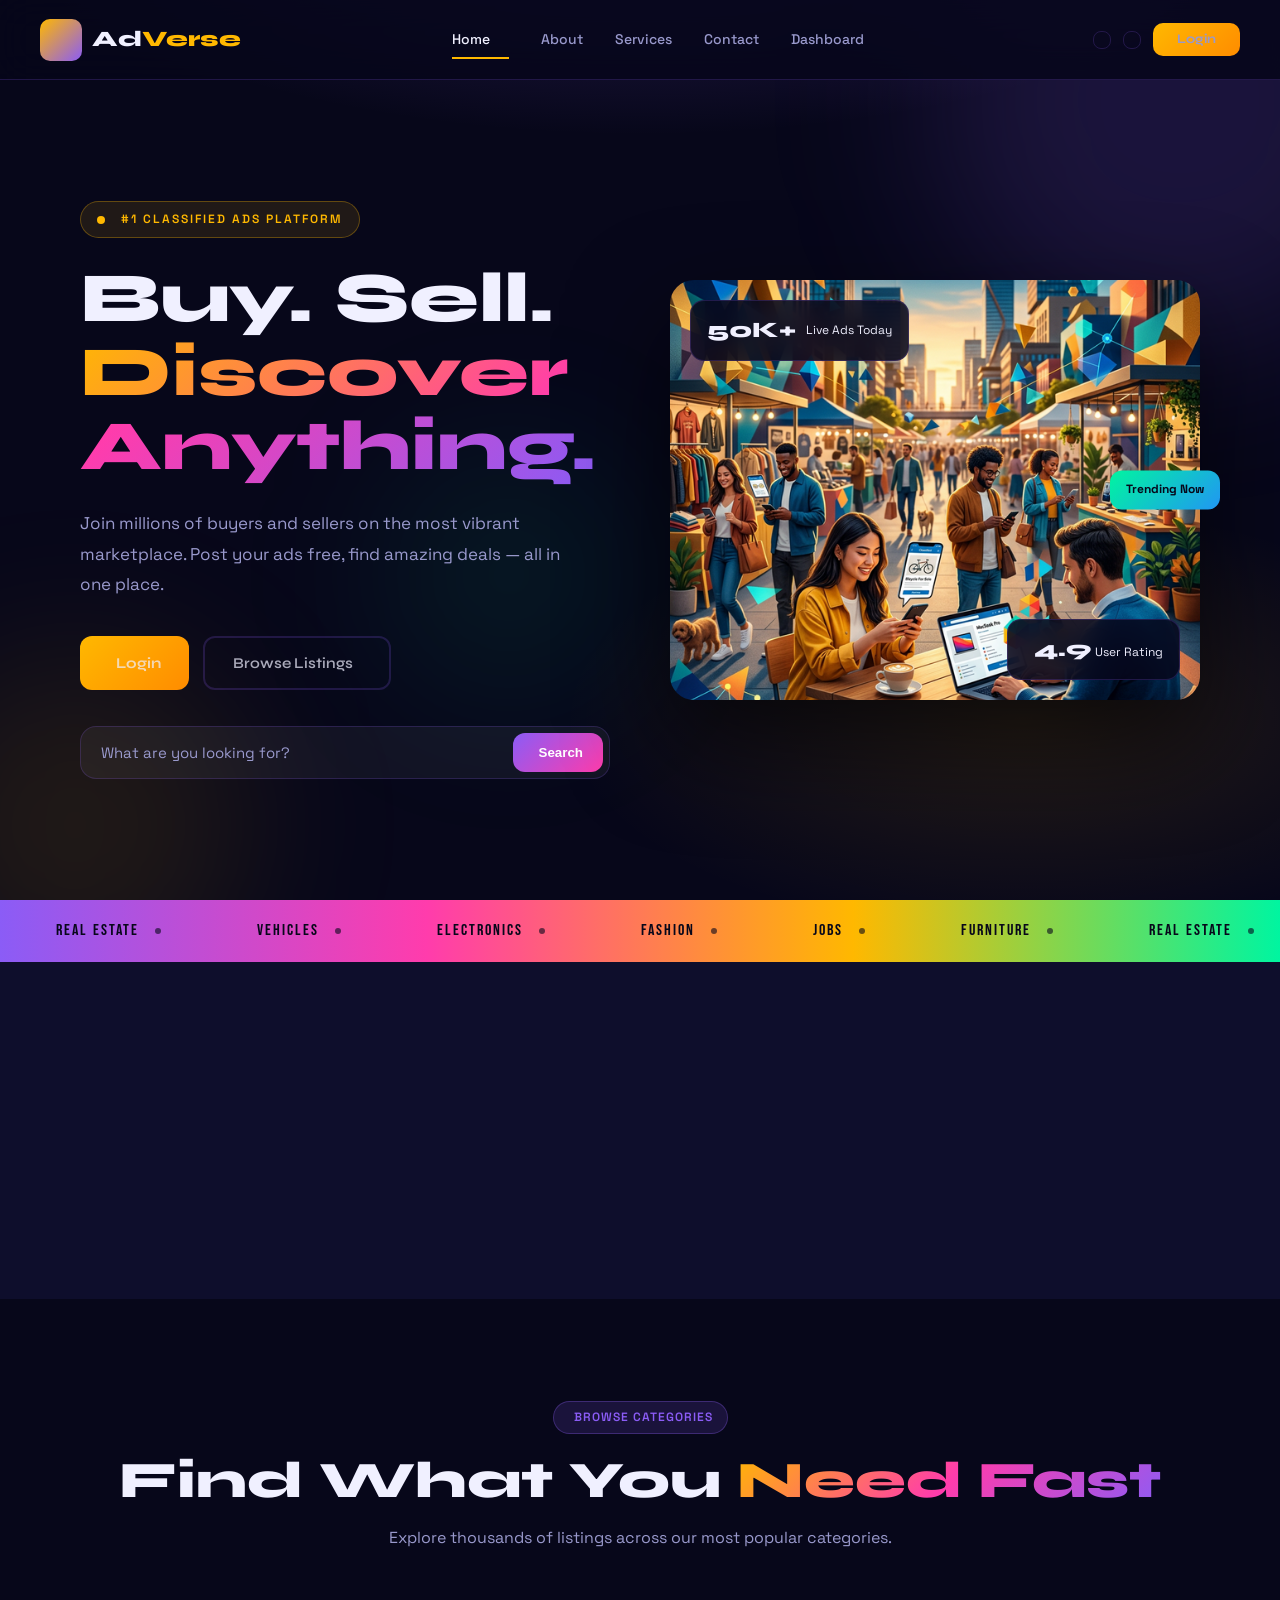
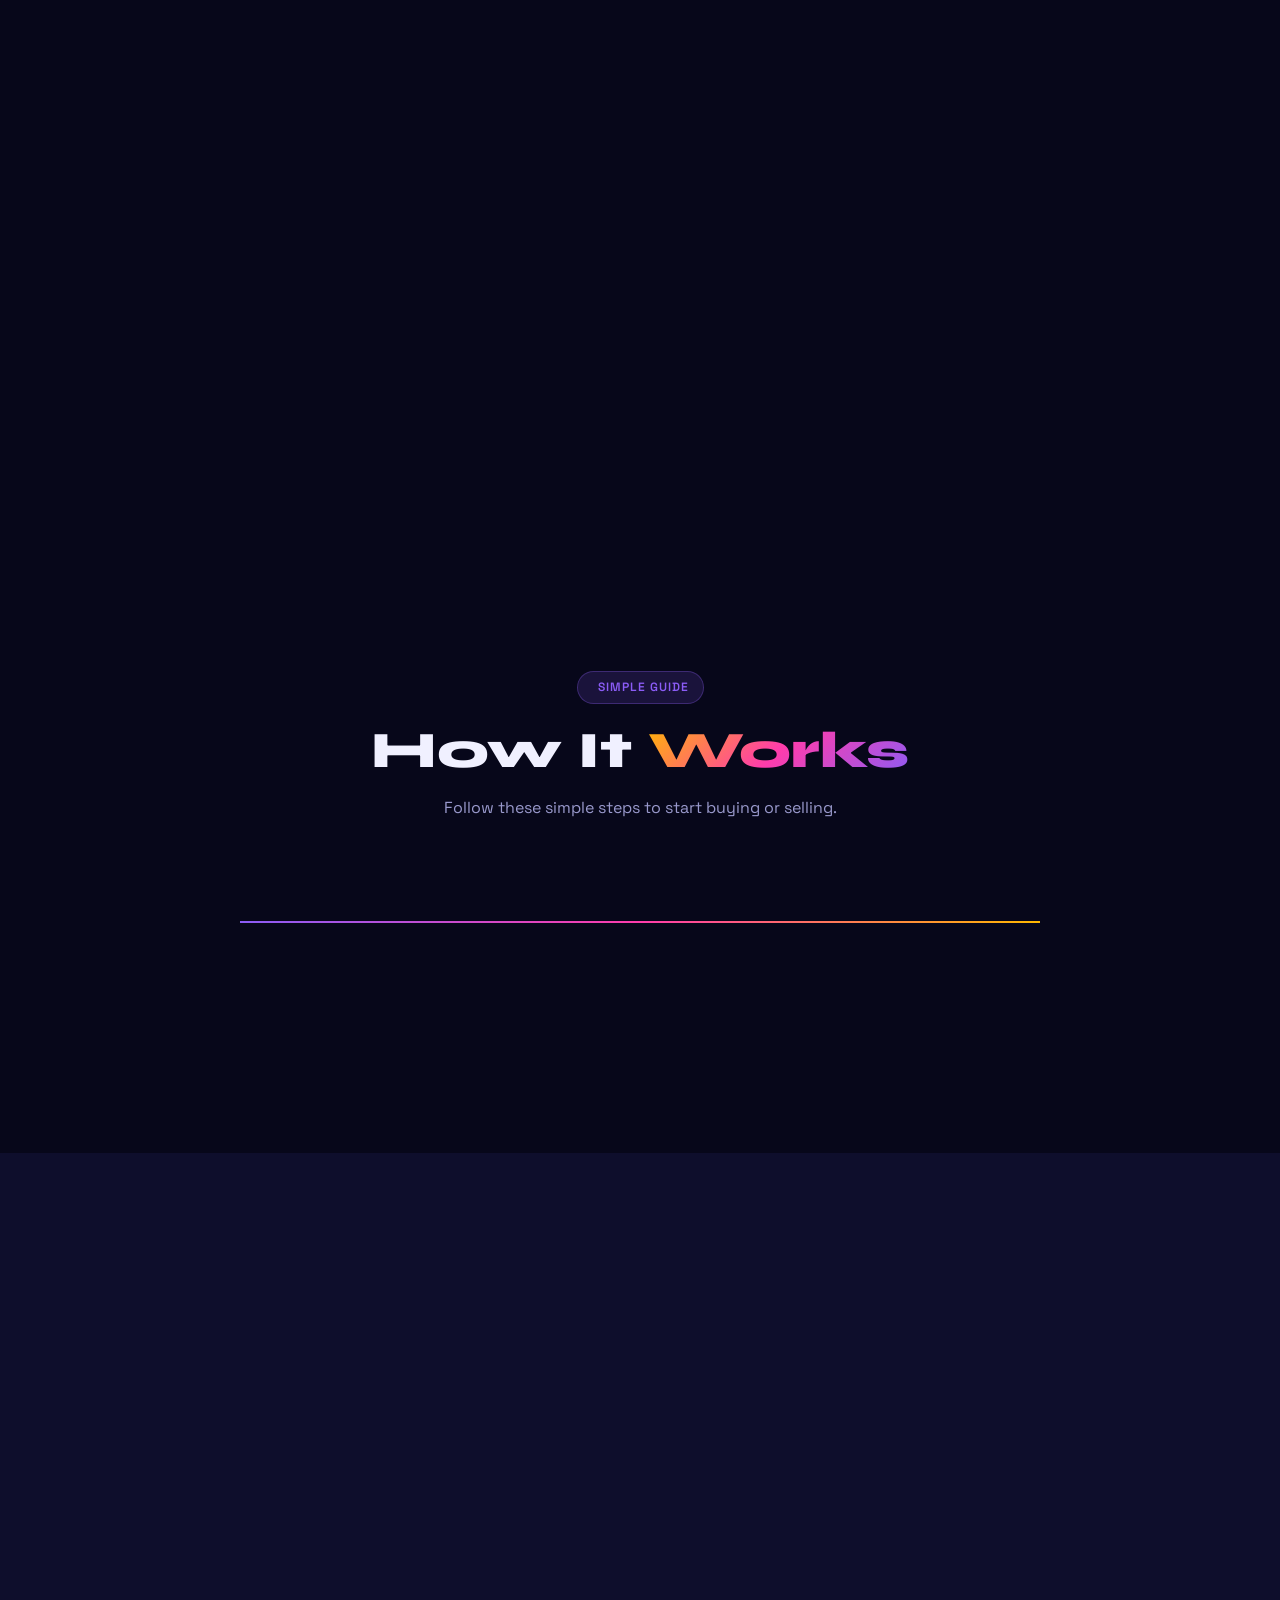
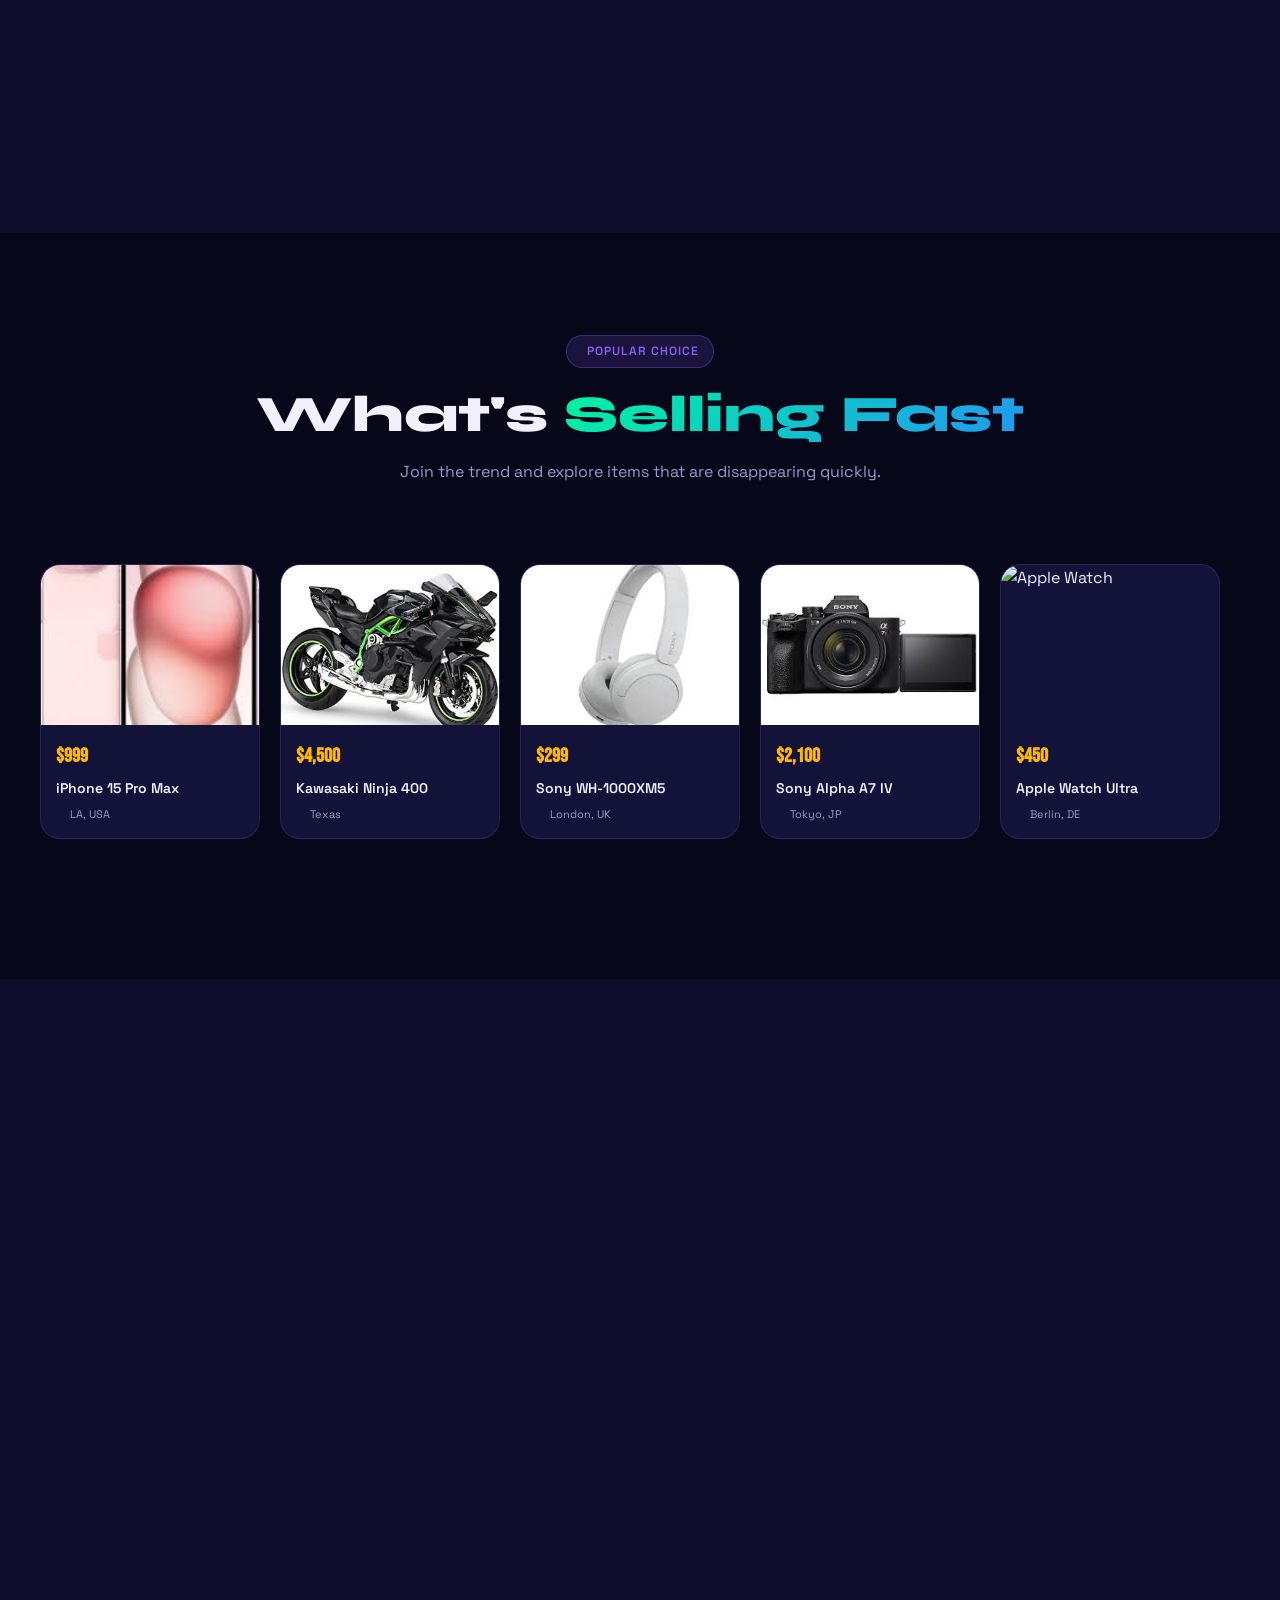
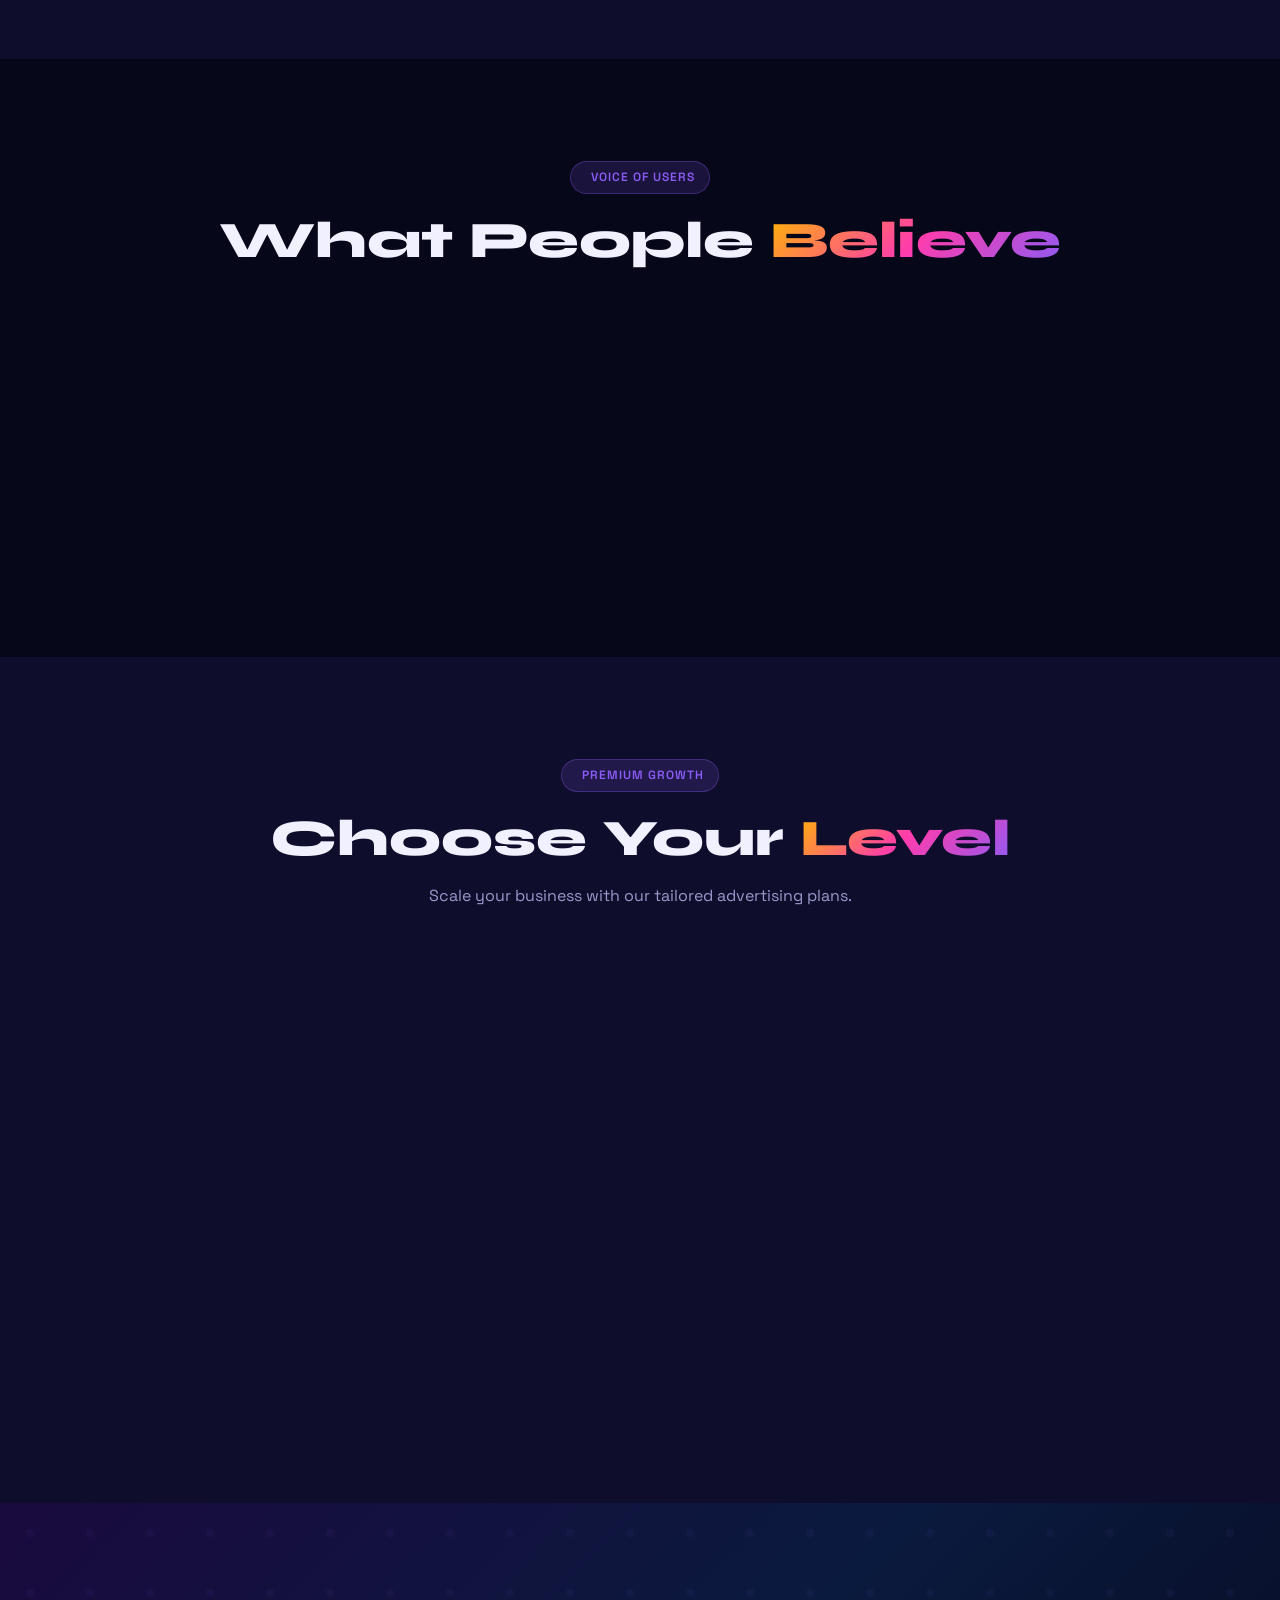
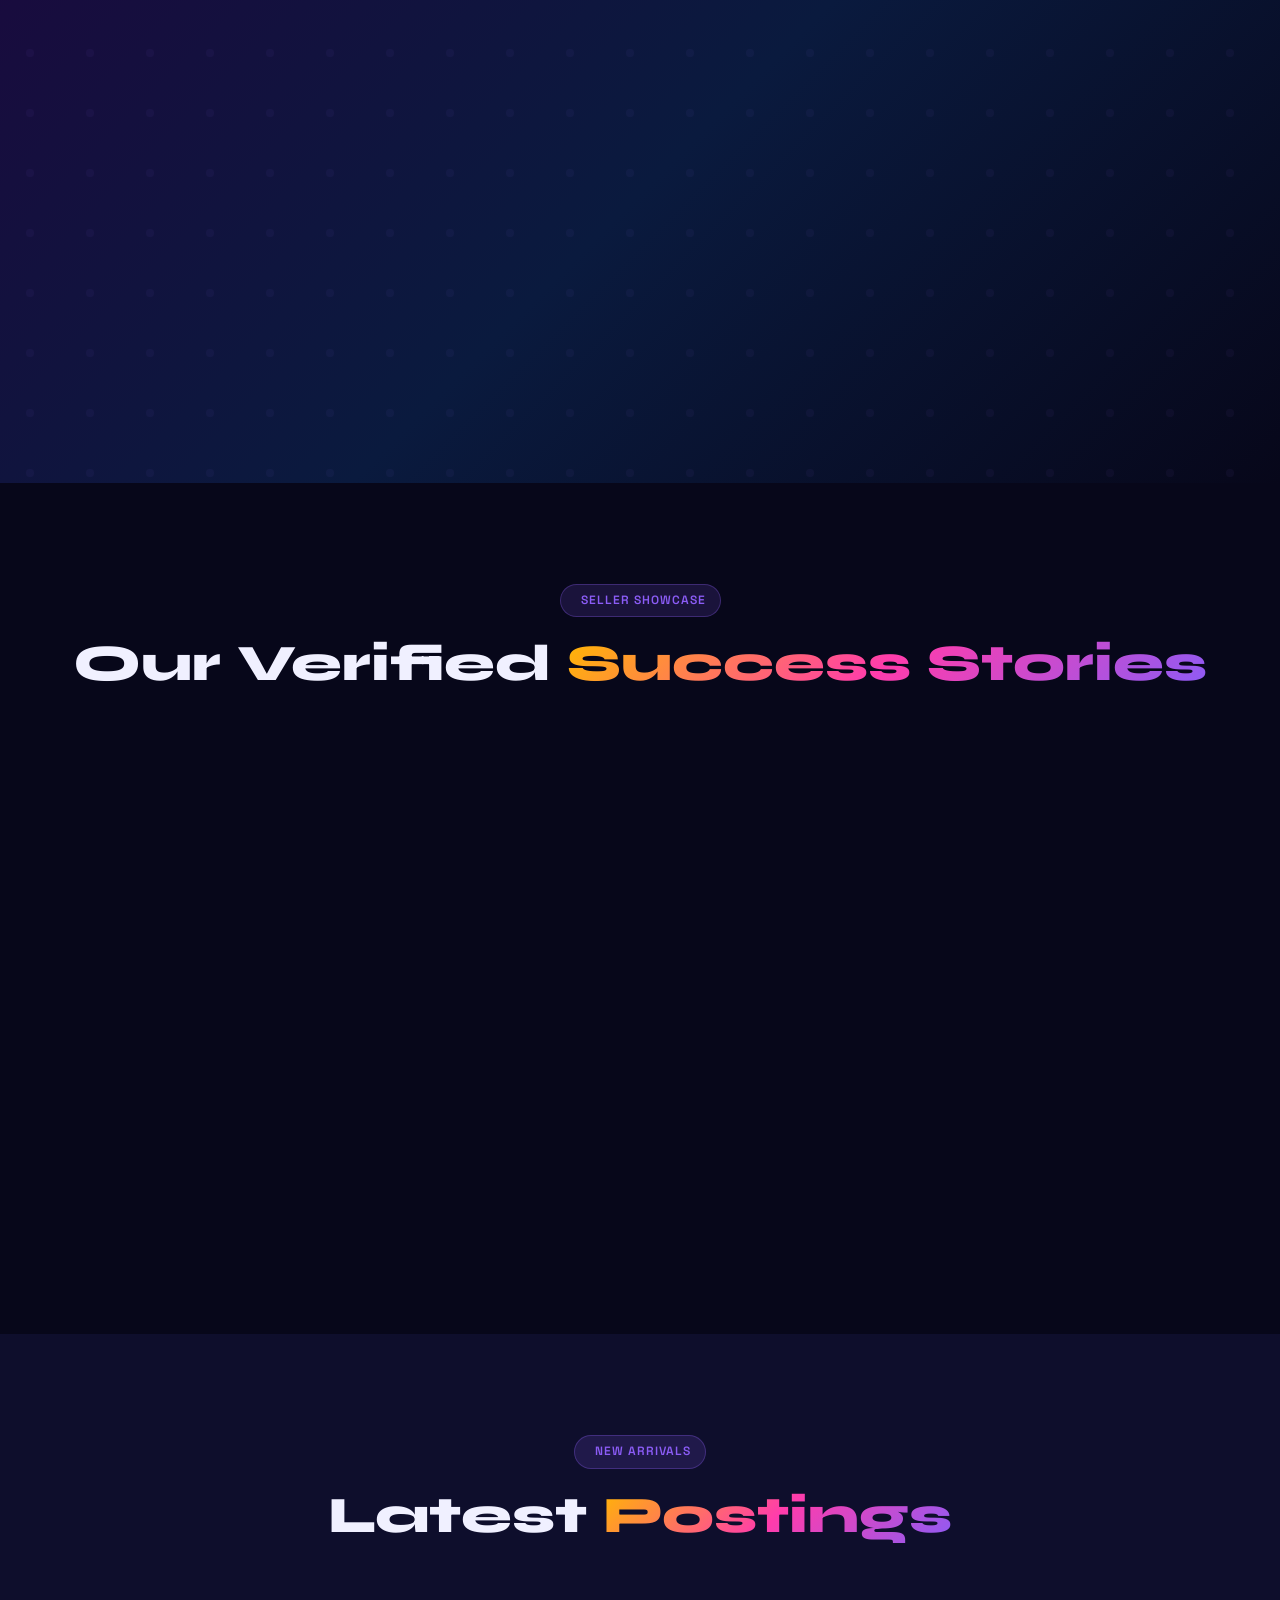
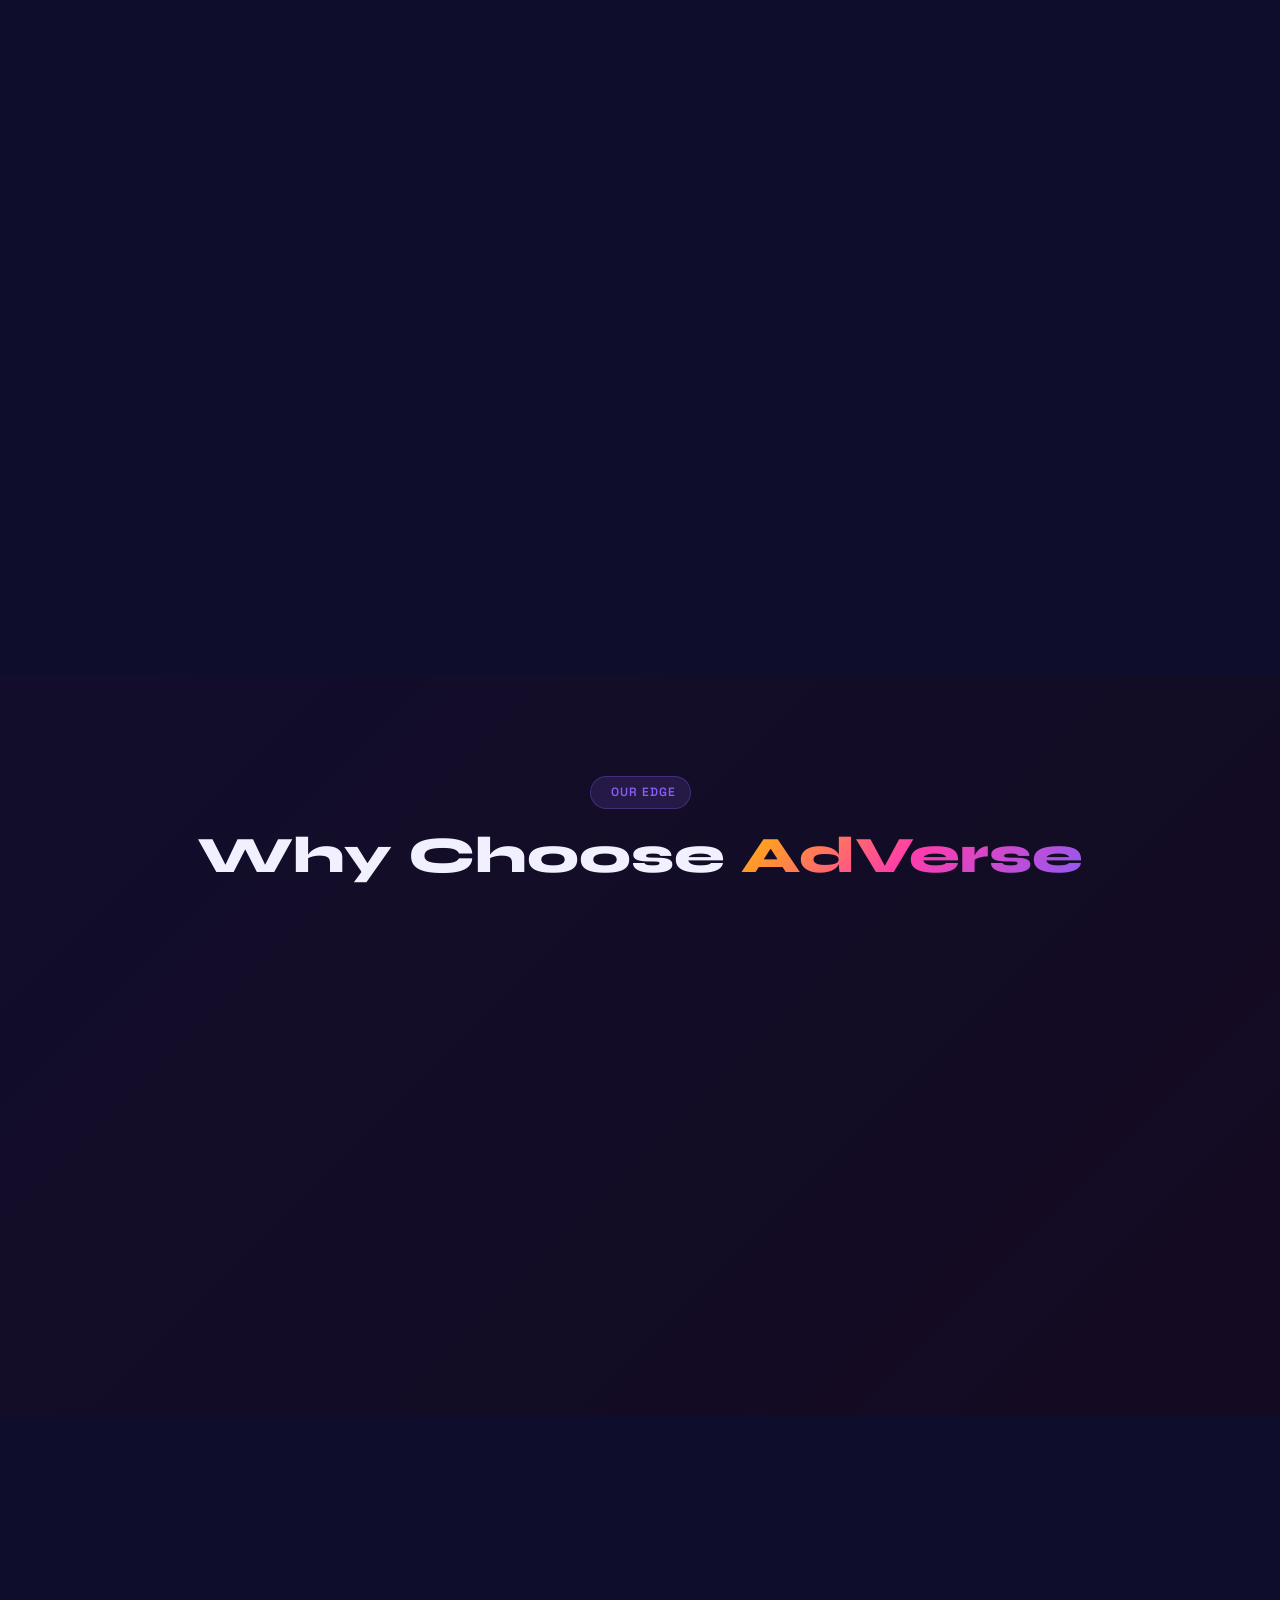
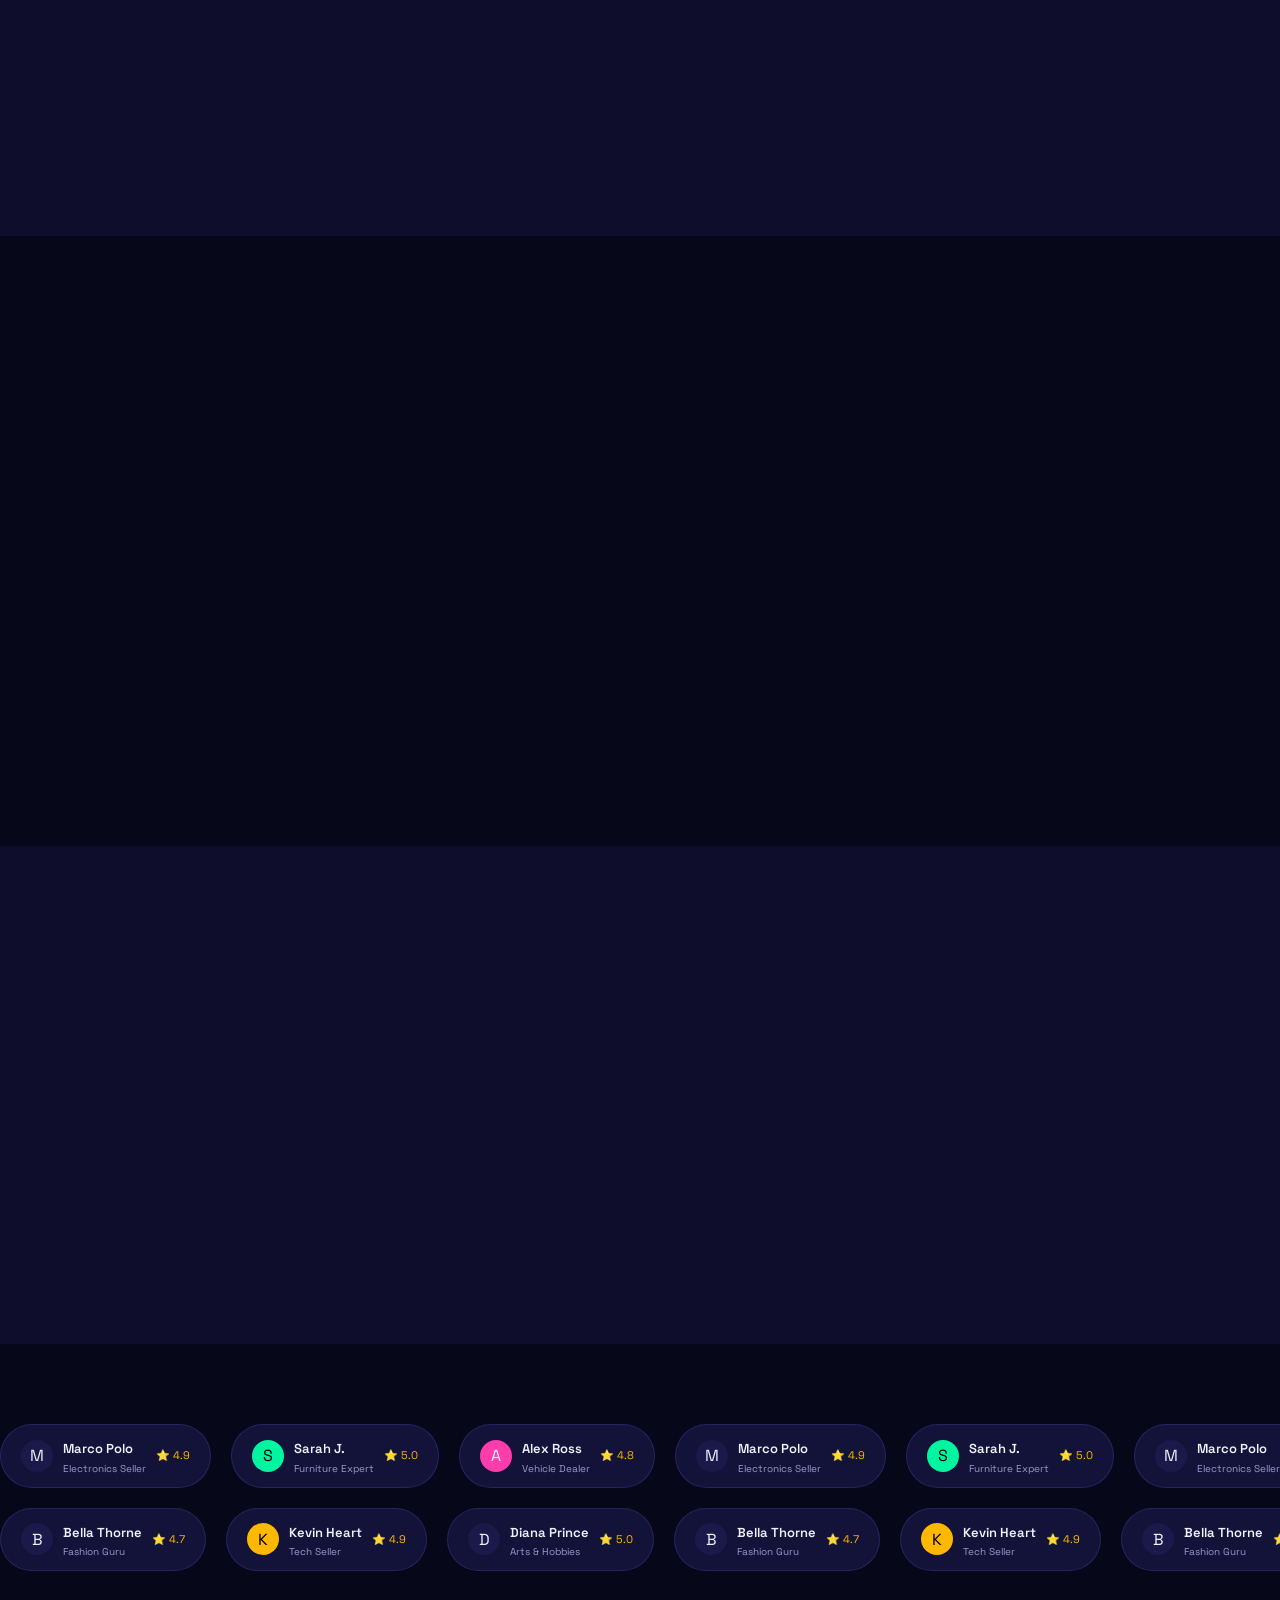
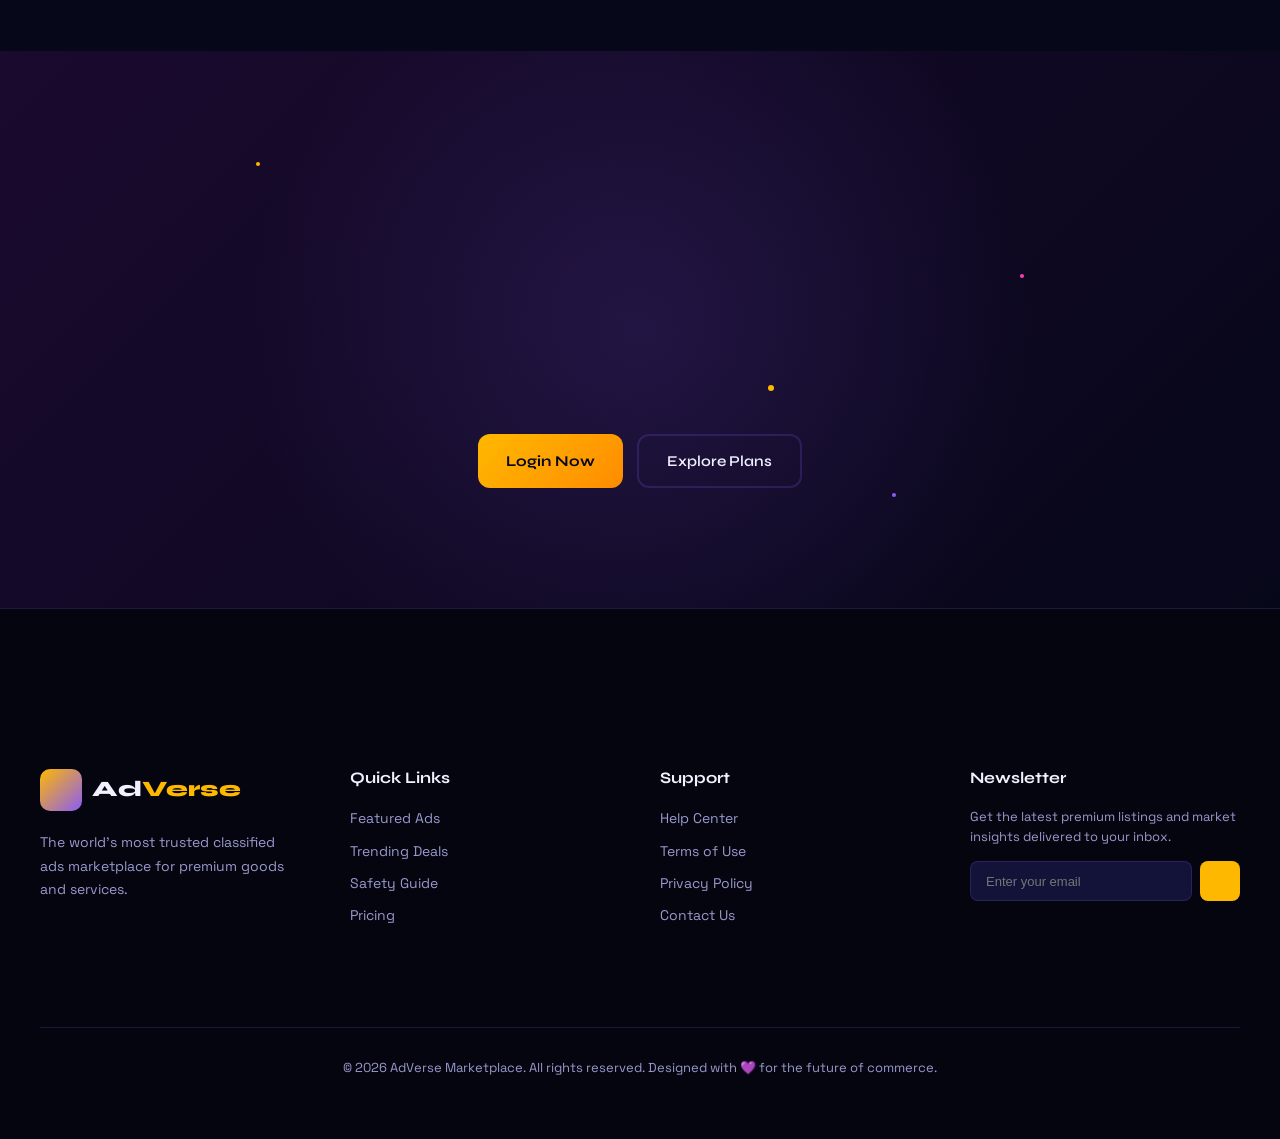
==== commit 26606f94: "Finalized premium marketplace UI: unified navigation, theme-aware dashboards, and optimized footer" ====
--- a/index.html
+++ b/index.html
@@ -67,6 +67,9 @@
     </ul>
 
     <div class="header-right">
+      <button class="theme-toggle" id="themeToggle" onclick="toggleTheme()" title="Toggle Theme">
+        <i data-lucide="sun"></i>
+      </button>
       <button class="btn-globe" id="rtlToggle" onclick="toggleRTL()" title="Toggle RTL/LTR">
         <i data-lucide="globe"></i>
       </button>
@@ -248,90 +251,7 @@
     </div>
   </section>
 
-  <section class="featured section-pad" id="featured">
-    <div class="container">
-      <div class="section-header">
-        <div class="tag"><i data-lucide="sparkles"></i> Spotlight Listings</div>
-        <h2>Featured <span class="gradient-text">Ads</span></h2>
-        <p>Handpicked premium listings from verified sellers across the platform.</p>
-      </div>
-      <div class="ads-grid">
-        <div class="ad-card reveal">
-          <img class="ad-img" src="images/villa.jpg" alt="Modern Villa">
-          <div class="ad-body">
-            <span class="ad-badge badge-hot"><i data-lucide="flame" style="width:12px"></i> Hot</span>
-            <div class="ad-title">Modern Villa with Pool</div>
-            <div class="ad-price">$850,000</div>
-            <div class="ad-meta">
-              <span><i data-lucide="map-pin" style="width:12px"></i> Miami, FL</span>
-              <span><i data-lucide="clock" style="width:12px"></i> 2h ago</span>
-            </div>
-          </div>
-        </div>
-        <div class="ad-card reveal delay-1">
-          <img class="ad-img" src="images/tesla.jpeg" alt="Tesla S Plaid">
-          <div class="ad-body">
-            <span class="ad-badge badge-top"><i data-lucide="award" style="width:12px"></i> Top Rated</span>
-            <div class="ad-title">Tesla Model S Plaid 2023</div>
-            <div class="ad-price">$89,000</div>
-            <div class="ad-meta">
-              <span><i data-lucide="map-pin" style="width:12px"></i> Austin, TX</span>
-              <span><i data-lucide="clock" style="width:12px"></i> 5h ago</span>
-            </div>
-          </div>
-        </div>
-        <div class="ad-card reveal delay-2">
-          <img class="ad-img" src="images/mac.png" alt="MacBook Pro">
-          <div class="ad-body">
-            <span class="ad-badge badge-new"><i data-lucide="zap" style="width:12px"></i> New</span>
-            <div class="ad-title">MacBook Pro M3 Max</div>
-            <div class="ad-price">$3,499</div>
-            <div class="ad-meta">
-              <span><i data-lucide="map-pin" style="width:12px"></i> NY, USA</span>
-              <span><i data-lucide="clock" style="width:12px"></i> 10m ago</span>
-            </div>
-          </div>
-        </div>
-        <div class="ad-card reveal delay-3">
-          <img class="ad-img" src="images/rolex.jpg" alt="Rolex Submariner">
-          <div class="ad-body">
-            <span class="ad-badge badge-hot"><i data-lucide="trending-up" style="width:12px"></i> Trending</span>
-            <div class="ad-title">Rolex Submariner Date</div>
-            <div class="ad-price">$12,500</div>
-            <div class="ad-meta">
-              <span><i data-lucide="map-pin" style="width:12px"></i> Dubai, UAE</span>
-              <span><i data-lucide="clock" style="width:12px"></i> 1h ago</span>
-            </div>
-          </div>
-        </div>
-        <div class="ad-card reveal">
-          <img class="ad-img" src="images/canon.avif" alt="Canon R5">
-          <div class="ad-body">
-            <span class="ad-badge badge-new"><i data-lucide="zap" style="width:12px"></i> New</span>
-            <div class="ad-title">Canon EOS R5 Mirrorless</div>
-            <div class="ad-price">$3,899</div>
-            <div class="ad-meta">
-              <span><i data-lucide="map-pin" style="width:12px"></i> London, UK</span>
-              <span><i data-lucide="clock" style="width:12px"></i> 3h ago</span>
-            </div>
-          </div>
-        </div>
-        <div class="ad-card reveal delay-1">
-          <img class="ad-img" src="images/air.webp" alt="AirPods Max">
-          <div class="ad-body">
-            <span class="ad-badge badge-top"><i data-lucide="award" style="width:12px"></i> Pick</span>
-            <div class="ad-title">AirPods Max - Silver</div>
-            <div class="ad-price">$549</div>
-            <div class="ad-meta">
-              <span><i data-lucide="map-pin" style="width:12px"></i> Paris, FR</span>
-              <span><i data-lucide="clock" style="width:12px"></i> 6h ago</span>
-            </div>
-          </div>
-        </div>
-
-      </div>
-    </div>
-  </section>
+
 
   <section class="how section-pad">
     <div class="container">
@@ -1049,21 +969,12 @@
           <li><a href="#" style="color: inherit; text-decoration: none;">Contact Us</a></li>
         </ul>
       </div>
-      <div class="footer-links">
-        <h4 style="margin-bottom: 20px; font-size: 16px;">Social</h4>
-        <div style="display: flex; gap: 10px;">
-          <a href="#"
-            style="width: 36px; height: 36px; background: var(--bg-card); border: 1px solid var(--border); border-radius: 8px; display: flex; align-items: center; justify-content: center; color: var(--text-muted); transition: var(--transition);"
-            onmouseover="this.style.color='var(--accent-gold)'" onmouseout="this.style.color='var(--text-muted)'"><i
-              data-lucide="facebook"></i></a>
-          <a href="#"
-            style="width: 36px; height: 36px; background: var(--bg-card); border: 1px solid var(--border); border-radius: 8px; display: flex; align-items: center; justify-content: center; color: var(--text-muted); transition: var(--transition);"
-            onmouseover="this.style.color='var(--accent-gold)'" onmouseout="this.style.color='var(--text-muted)'"><i
-              data-lucide="twitter"></i></a>
-          <a href="#"
-            style="width: 36px; height: 36px; background: var(--bg-card); border: 1px solid var(--border); border-radius: 8px; display: flex; align-items: center; justify-content: center; color: var(--text-muted); transition: var(--transition);"
-            onmouseover="this.style.color='var(--accent-gold)'" onmouseout="this.style.color='var(--text-muted)'"><i
-              data-lucide="instagram"></i></a>
+      <div class="footer-links" style="min-width: 240px;">
+        <h4 style="margin-bottom: 20px; font-size: 16px;">Newsletter</h4>
+        <p style="font-size: 13px; color: var(--text-muted); margin-bottom: 15px; line-height: 1.5;">Get the latest premium listings and market insights delivered to your inbox.</p>
+        <div style="display: flex; gap: 8px;">
+          <input type="email" placeholder="Enter your email" style="background: var(--bg-card); border: 1px solid var(--border); border-radius: 8px; padding: 10px 15px; font-size: 13px; color: var(--text-primary); width: 100%; outline: none; transition: var(--transition);" onfocus="this.style.borderColor='var(--accent-gold)'" onblur="this.style.borderColor='var(--border)'">
+          <button style="background: var(--accent-gold); border: none; border-radius: 8px; width: 40px; height: 40px; color: #000; cursor: pointer; flex-shrink: 0; display: flex; align-items: center; justify-content: center; transition: var(--transition);" onmouseover="this.style.transform='scale(1.05)'" onmouseout="this.style.transform='scale(1)'"><i data-lucide="send" style="width: 18px; height: 18px;"></i></button>
         </div>
       </div>
     </div>
@@ -1132,6 +1043,52 @@
       if (window.scrollY > 50) header.classList.add('scrolled');
       else header.classList.remove('scrolled');
     });
+
+    // Theme Toggle Logic
+    function toggleTheme() {
+      const html = document.documentElement;
+      const currentTheme = html.getAttribute('data-theme');
+      const newTheme = currentTheme === 'light' ? 'dark' : 'light';
+      html.setAttribute('data-theme', newTheme);
+      localStorage.setItem('theme', newTheme);
+      updateThemeIcon(newTheme);
+    }
+
+    function updateThemeIcon(theme) {
+      const icon = document.querySelector('#themeToggle i');
+      if (icon) {
+        icon.setAttribute('data-lucide', theme === 'light' ? 'moon' : 'sun');
+        if (window.lucide) lucide.createIcons();
+      }
+    }
+
+    (function () {
+      const savedTheme = localStorage.getItem('theme') || 'dark';
+      document.documentElement.setAttribute('data-theme', savedTheme);
+      document.addEventListener('DOMContentLoaded', () => {
+        updateThemeIcon(savedTheme);
+        highlightNav();
+      });
+    })();
+
+    function highlightNav() {
+      const path = window.location.pathname.split('/').pop() || 'index.html';
+      const navLinks = document.querySelectorAll('.nav a, .mobile-nav a');
+      navLinks.forEach(link => {
+        const href = link.getAttribute('href');
+        if (href === path) {
+          link.classList.add('active');
+          const parentSub = link.closest('.dropdown, .mobile-sub');
+          if (parentSub) {
+            const parentLink = parentSub.previousElementSibling;
+            if (parentLink) parentLink.classList.add('active');
+          }
+        } else if (href !== '#') {
+          link.classList.remove('active');
+        }
+      });
+    }
+
   </script>
 </body>
 
--- a/style.css
+++ b/style.css
@@ -17,6 +17,143 @@
    --transition: 0.35s cubic-bezier(.4, 0, .2, 1);
 }
 
+[data-theme="light"] {
+   --bg-primary: #F8F9FA;
+   --bg-secondary: #FFFFFF;
+   --bg-card: #FFFFFF;
+   --bg-card2: #F1F3F5;
+   --text-primary: #1A1A1A;
+   --text-muted: #666666;
+   --border: rgba(0, 0, 0, 0.1);
+}
+
+/* Fixed Dark Sections — header, footer, mobile-nav and CTA remain always dark */
+.header, 
+footer, 
+.mobile-nav,
+.cta-final {
+    --bg-primary: #07071A;
+    --bg-secondary: #0E0E2C;
+    --bg-card: #13133A;
+    --bg-card2: #1A1A4A;
+    --text-primary: #F0F0FF;
+    --text-muted: #9999CC;
+    --border: rgba(139, 92, 246, 0.2);
+}
+
+.header .logo-text,
+footer .logo-text {
+    color: #F0F0FF !important;
+}
+
+.header a,
+footer a {
+    color: var(--text-muted);
+}
+
+.header .nav > li > a.active,
+.header .nav > li > a:hover {
+    color: #F0F0FF;
+}
+
+/* ── HERO LIGHT MODE ── */
+/* Home 1 hero */
+[data-theme="light"] .hero {
+    background: linear-gradient(135deg, #f0eeff 0%, #e8f4ff 50%, #f5f0ff 100%) !important;
+}
+[data-theme="light"] .hero h1,
+[data-theme="light"] .hero h2,
+[data-theme="light"] .hero h3,
+[data-theme="light"] .hero h4,
+[data-theme="light"] .hero p,
+[data-theme="light"] .hero span,
+[data-theme="light"] .hero li {
+    color: #1A1A1A !important;
+}
+[data-theme="light"] .hero .hero-sub,
+[data-theme="light"] .hero .hero-desc {
+    color: #444 !important;
+}
+[data-theme="light"] .hero-badge {
+    background: rgba(255,255,255,0.85);
+    border: 1px solid rgba(0,0,0,0.1);
+    backdrop-filter: blur(10px);
+}
+[data-theme="light"] .hero-badge .badge-num,
+[data-theme="light"] .hero-badge .badge-label {
+    color: #1A1A1A !important;
+}
+[data-theme="light"] .hero .search-bar {
+    background: rgba(255,255,255,0.9);
+    border: 1px solid rgba(0,0,0,0.12);
+    box-shadow: 0 8px 30px rgba(0,0,0,0.08);
+}
+[data-theme="light"] .hero .search-bar input,
+[data-theme="light"] .hero .search-bar select {
+    color: #1A1A1A;
+    background: transparent;
+}
+[data-theme="light"] .hero .search-bar input::placeholder {
+    color: #888;
+}
+[data-theme="light"] .hero-orb {
+    opacity: 0.3;
+}
+
+/* Home 2 hero */
+[data-theme="light"] .hero-v5-redesign {
+    background: linear-gradient(135deg, #f0eeff 0%, #e8f4ff 60%, #f5f0ff 100%) !important;
+}
+[data-theme="light"] .hero-v5-redesign h1,
+[data-theme="light"] .hero-v5-redesign h2,
+[data-theme="light"] .hero-v5-redesign p,
+[data-theme="light"] .hero-v5-redesign span {
+    color: #1A1A1A !important;
+}
+[data-theme="light"] .hero-v5-redesign .logo-text {
+    color: #1A1A1A !important;
+}
+
+/* About / Services / Contact hero */
+[data-theme="light"] .hero-about-v4 {
+    background: linear-gradient(135deg, #eeeaff 0%, #ddeeff 60%, #f5eeff 100%) !important;
+}
+[data-theme="light"] .hero-about-v4 h1,
+[data-theme="light"] .hero-about-v4 p {
+    color: #1A1A1A !important;
+}
+[data-theme="light"] .hero-about-v4 .tag {
+    background: rgba(139,92,246,0.12) !important;
+}
+[data-theme="light"] .hero-about-v4-bg {
+    opacity: 0.06 !important;
+}
+[data-theme="light"] .hero-about-v4-overlay {
+    background: rgba(255,255,255,0.55) !important;
+}
+[data-theme="light"] .hero-about-orb {
+    opacity: 0.25 !important;
+}
+
+.theme-toggle {
+    background: none;
+    border: 1px solid var(--border);
+    color: var(--text-muted);
+    border-radius: 8px;
+    padding: 8px;
+    cursor: pointer;
+    display: flex;
+    align-items: center;
+    justify-content: center;
+    transition: all var(--transition);
+}
+
+.theme-toggle:hover {
+    border-color: var(--accent-purple);
+    color: var(--accent-purple);
+}
+
+
 .lucide {
    width: 24px;
    height: 24px;
@@ -47,7 +184,434 @@
    width: 100%;
    word-wrap: break-word;
    overflow-wrap: break-word;
-}
+   transition: background 0.4s ease, color 0.4s ease;
+}
+
+
+/* ══════════════════════════════════════════════════════
+   COMPREHENSIVE LIGHT MODE OVERRIDES
+   Fixes all hardcoded #fff / #F0F0FF text that becomes
+   invisible on the light background.
+══════════════════════════════════════════════════════ */
+
+/* ── Base section backgrounds ── */
+[data-theme="light"] body,
+[data-theme="light"] section,
+[data-theme="light"] .section-pad,
+[data-theme="light"] .stats {
+   background: var(--bg-primary);
+   color: var(--text-primary);
+}
+
+/* ── All headings ── */
+[data-theme="light"] h1,
+[data-theme="light"] h2,
+[data-theme="light"] h3,
+[data-theme="light"] h4,
+[data-theme="light"] h5 {
+   color: var(--text-primary) !important;
+}
+
+/* ── Paragraphs & spans with hardcoded colors ── */
+[data-theme="light"] p,
+[data-theme="light"] span,
+[data-theme="light"] small,
+[data-theme="light"] li,
+[data-theme="light"] label {
+   color: var(--text-primary);
+}
+
+/* ── Stat cards (Home 1 counter section) ── */
+[data-theme="light"] .stat-card {
+   background: var(--bg-card);
+   border-color: var(--border);
+   box-shadow: 0 4px 20px rgba(0,0,0,0.06);
+}
+[data-theme="light"] .stat-num,
+[data-theme="light"] .stat-label {
+   color: var(--text-primary) !important;
+}
+
+/* ── Stat V3 grid (About, Home2, Services) ── */
+[data-theme="light"] .stat-v3-card {
+   background: var(--bg-card);
+   border-color: var(--border);
+   box-shadow: 0 4px 20px rgba(0,0,0,0.06);
+}
+[data-theme="light"] .stat-v3-card h3,
+[data-theme="light"] .stat-v3-card p {
+   color: var(--text-primary) !important;
+}
+
+/* ── Category cards ── */
+[data-theme="light"] .cat-card,
+[data-theme="light"] .cat-card-v2 {
+   background: var(--bg-card);
+   border-color: var(--border);
+   box-shadow: 0 4px 20px rgba(0,0,0,0.06);
+}
+[data-theme="light"] .cat-name,
+[data-theme="light"] .cat-card-v2 h4,
+[data-theme="light"] .cat-card-v2 span {
+   color: var(--text-primary) !important;
+}
+
+/* ── User / Seller cards ── */
+[data-theme="light"] .user-card-v2 {
+   background: var(--bg-card);
+   border-color: var(--border);
+}
+[data-theme="light"] .user-card-v2 h4,
+[data-theme="light"] .user-card-v2 p {
+   color: var(--text-primary) !important;
+}
+
+/* ── Testimonial cards ── */
+[data-theme="light"] .testi-card {
+   background: var(--bg-card);
+   border-color: var(--border);
+}
+[data-theme="light"] .testi-text,
+[data-theme="light"] .author-name,
+[data-theme="light"] .author-role {
+   color: var(--text-primary) !important;
+}
+
+/* ── Why cards / Feature cards ── */
+[data-theme="light"] .why-card {
+   background: var(--bg-card);
+   border-color: var(--border);
+}
+[data-theme="light"] .why-card h3,
+[data-theme="light"] .why-card p {
+   color: var(--text-primary) !important;
+}
+
+/* ── Step cards (How it Works) ── */
+[data-theme="light"] .step {
+   background: transparent;
+}
+[data-theme="light"] .step h3,
+[data-theme="light"] .step p {
+   color: var(--text-primary) !important;
+}
+
+/* ── Pricing cards ── */
+[data-theme="light"] .price-card {
+   background: var(--bg-card);
+   border-color: var(--border);
+   box-shadow: 0 4px 20px rgba(0,0,0,0.06);
+}
+[data-theme="light"] .price-card .price-label,
+[data-theme="light"] .price-card .price-amount,
+[data-theme="light"] .price-card .price-period,
+[data-theme="light"] .price-card .price-features li {
+   color: var(--text-primary) !important;
+}
+[data-theme="light"] .price-card.popular {
+   background: linear-gradient(135deg, #6d28d9, #8B5CF6);
+   color: #fff !important;
+}
+[data-theme="light"] .price-card.popular .price-label,
+[data-theme="light"] .price-card.popular .price-amount,
+[data-theme="light"] .price-card.popular .price-period,
+[data-theme="light"] .price-card.popular li {
+   color: #fff !important;
+}
+
+/* ── Recent listings table ── */
+[data-theme="light"] .recent-item {
+   background: var(--bg-card);
+   border-color: var(--border);
+}
+[data-theme="light"] .recent-info h4,
+[data-theme="light"] .recent-price,
+[data-theme="light"] .recent-loc,
+[data-theme="light"] .recent-time {
+   color: var(--text-primary) !important;
+}
+
+/* ── Trending scroll cards ── */
+[data-theme="light"] .trend-card {
+   background: var(--bg-card);
+   border-color: var(--border);
+}
+[data-theme="light"] .trend-title,
+[data-theme="light"] .trend-loc {
+   color: var(--text-primary) !important;
+}
+
+/* ── Split / Feature sections ── */
+[data-theme="light"] .feature-list li,
+[data-theme="light"] .split-content p,
+[data-theme="light"] .split-content h2 {
+   color: var(--text-primary) !important;
+}
+
+/* ── Community / CP items ── */
+[data-theme="light"] .cp-text strong,
+[data-theme="light"] .cp-text span {
+   color: var(--text-primary) !important;
+}
+
+/* ── App section ── */
+[data-theme="light"] .app-badge {
+   background: var(--bg-card);
+   border-color: var(--border);
+}
+[data-theme="light"] .app-badge-text strong,
+[data-theme="light"] .app-badge-text small {
+   color: var(--text-primary) !important;
+}
+
+/* ── Seller chips ── */
+[data-theme="light"] .seller-chip {
+   background: var(--bg-card);
+   border-color: var(--border);
+}
+[data-theme="light"] .seller-info strong,
+[data-theme="light"] .seller-info small {
+   color: var(--text-primary) !important;
+}
+
+/* ── Hero badges ── */
+[data-theme="light"] .hero-badge {
+   background: rgba(255,255,255,0.9);
+   border-color: var(--border);
+}
+[data-theme="light"] .badge-num,
+[data-theme="light"] .badge-label {
+   color: var(--text-primary) !important;
+}
+
+/* ── Ticker / Marquee ── */
+[data-theme="light"] .ticker {
+   background: var(--bg-secondary);
+   border-top: 1px solid var(--border);
+   border-bottom: 1px solid var(--border);
+}
+[data-theme="light"] .ticker-item {
+   color: var(--text-primary) !important;
+}
+
+/* ── Dropdown nav ── */
+[data-theme="light"] .dropdown {
+   background: var(--bg-card);
+   border-color: var(--border);
+   box-shadow: 0 10px 30px rgba(0,0,0,0.1);
+}
+
+/* ── Section header text ── */
+[data-theme="light"] .section-header h2,
+[data-theme="light"] .section-header p {
+   color: var(--text-primary) !important;
+}
+
+/* ── Hero search bar (global, outside light scoping) ── */
+[data-theme="light"] .search-bar {
+   background: rgba(255,255,255,0.92);
+   border: 1px solid rgba(0,0,0,0.1);
+   box-shadow: 0 6px 24px rgba(0,0,0,0.08);
+}
+[data-theme="light"] .search-bar input,
+[data-theme="light"] .search-bar select {
+   color: #1A1A1A;
+   background: transparent;
+}
+[data-theme="light"] .search-bar input::placeholder {
+   color: #888;
+}
+[data-theme="light"] .search-bar .search-divider {
+   background: rgba(0,0,0,0.1);
+}
+
+
+/* ── Activity V3 card (Home2, Services) ── */
+[data-theme="light"] .activity-v3-card {
+   background: var(--bg-card);
+   border-color: var(--border);
+}
+[data-theme="light"] .activity-v3-card h2,
+[data-theme="light"] .activity-v3-card p,
+[data-theme="light"] .activity-text,
+[data-theme="light"] .activity-val {
+   color: var(--text-primary) !important;
+}
+[data-theme="light"] .pulse-stat-card h3 {
+   color: var(--text-primary) !important;
+}
+[data-theme="light"] .pulse-stat-card small {
+   color: var(--text-muted) !important;
+}
+
+/* ── Roadmap nodes ── */
+[data-theme="light"] .roadmap-node {
+   background: var(--bg-card);
+   border-color: var(--border);
+}
+[data-theme="light"] .roadmap-node p {
+   color: var(--text-primary) !important;
+}
+
+/* ── FAQ ── */
+[data-theme="light"] .faq-item {
+   background: var(--bg-card);
+   border-color: var(--border);
+}
+[data-theme="light"] .faq-q {
+   color: var(--text-primary) !important;
+}
+[data-theme="light"] .faq-a p {
+   color: var(--text-muted) !important;
+}
+
+/* ── Pricing V4 (Services) ── */
+[data-theme="light"] .pricing-v4-card {
+   background: var(--bg-card);
+   border-color: var(--border);
+}
+[data-theme="light"] .pricing-v4-card h4,
+[data-theme="light"] .pricing-v4-card .price,
+[data-theme="light"] .pricing-v4-list li {
+   color: var(--text-primary) !important;
+}
+[data-theme="light"] .pricing-v4-card.popular h4,
+[data-theme="light"] .pricing-v4-card.popular .price,
+[data-theme="light"] .pricing-v4-card.popular li {
+   color: #fff !important;
+}
+
+/* ── Social cards (Contact) ── */
+[data-theme="light"] .social-card-v4 {
+   background: var(--bg-card);
+   border-color: var(--border);
+}
+[data-theme="light"] .social-card-v4 h5,
+[data-theme="light"] .social-card-v4 span {
+   color: var(--text-primary) !important;
+}
+
+/* ── Form inputs ── */
+[data-theme="light"] .form-v4-input,
+[data-theme="light"] .form-v4-textarea {
+   background: var(--bg-card);
+   border-color: var(--border);
+   color: var(--text-primary) !important;
+}
+[data-theme="light"] .form-v4-group label {
+   color: var(--text-primary) !important;
+}
+[data-theme="light"] .form-v4-input::placeholder,
+[data-theme="light"] .form-v4-textarea::placeholder {
+   color: var(--text-muted);
+}
+
+/* ── Map UI overlaid location chips ── */
+[data-theme="light"] .map-ui > div h5 {
+   color: var(--text-primary) !important;
+}
+
+/* ── Img V3 placeholder (split images) ── */
+[data-theme="light"] .img-v3-placeholder {
+   background: var(--bg-card);
+   border-color: var(--border);
+}
+
+/* ── Split V3 headings/paragraphs ── */
+[data-theme="light"] .split-v3 h2,
+[data-theme="light"] .split-v3 p,
+[data-theme="light"] .split-v3 h4 {
+   color: var(--text-primary) !important;
+}
+
+/* ── Glow category cards ── */
+[data-theme="light"] .glow-categories > div h4,
+[data-theme="light"] .glow-categories > div p {
+   color: var(--text-primary) !important;
+}
+
+/* ── Trust section ── */
+[data-theme="light"] .trust-inner h2,
+[data-theme="light"] .trust-inner p,
+[data-theme="light"] .trust-point h4 {
+   color: var(--text-primary) !important;
+}
+
+/* ── Ensure hero dark-mode base colours are explicit
+   (no longer locked by the scoped-var block) ── */
+.hero,
+.hero-v5-redesign,
+.hero-about-v4 {
+    color: #F0F0FF;
+}
+.hero h1, .hero h2, .hero h3, .hero p, .hero span,
+.hero-v5-redesign h1, .hero-v5-redesign h2, .hero-v5-redesign p, .hero-v5-redesign span,
+.hero-about-v4 h1, .hero-about-v4 p {
+    color: #F0F0FF;
+}
+.hero a, .hero-v5-redesign a {
+    color: rgba(240,240,255,0.7);
+}
+
+
+/* ── CTA Final section (Home 1) — keep dark ── */
+.cta-final h2,
+.cta-final p {
+   color: inherit;
+}
+
+/* ── Epic CTA (Home 2, Services, About) ── */
+[data-theme="light"] .epic-cta {
+   background: var(--bg-card) !important;
+   border-color: var(--border);
+}
+[data-theme="light"] .epic-cta h2,
+[data-theme="light"] .epic-cta p {
+   color: var(--text-primary) !important;
+}
+
+/* ── Flash banner (Home 2) — keep colourful, just fix text ── */
+[data-theme="light"] .flash-banner h2,
+[data-theme="light"] .flash-banner p {
+   color: #fff !important;
+}
+
+/* ── Marquee / partner logos ── */
+[data-theme="light"] .marquee-v2-content h2,
+[data-theme="light"] .marquee-v2-content h4 {
+   color: var(--text-primary) !important;
+   opacity: 0.25 !important;
+}
+
+/* ── Inline hardcoded white in section backgrounds ── */
+[data-theme="light"] section[style*="background:var(--bg-secondary)"],
+[data-theme="light"] section[style*="background: var(--bg-secondary)"] {
+   background: var(--bg-secondary) !important;
+}
+
+/* ── Auth pages — keep card dark-glass look ── */
+[data-theme="light"] .auth-page {
+   background: linear-gradient(135deg, #f0f0ff 0%, #e8e8ff 100%);
+}
+[data-theme="light"] .auth-card {
+   background: rgba(255,255,255,0.9);
+   border-color: rgba(0,0,0,0.1);
+   box-shadow: 0 20px 60px rgba(0,0,0,0.1);
+}
+[data-theme="light"] .auth-header h1,
+[data-theme="light"] .auth-header p,
+[data-theme="light"] .auth-footer,
+[data-theme="light"] .remember-me,
+[data-theme="light"] .terms-row {
+   color: var(--text-primary) !important;
+}
+[data-theme="light"] .btn-social {
+   background: rgba(0,0,0,0.03);
+   border-color: rgba(0,0,0,0.12);
+   color: var(--text-primary) !important;
+}
+
+
 
 body.rtl {
    direction: rtl;
@@ -136,6 +700,10 @@
    position: relative
 }
 
+.nav>li {
+   position: relative;
+}
+
 .nav>li>a {
    display: flex;
    align-items: center;
@@ -147,17 +715,34 @@
    color: var(--text-muted);
    text-decoration: none;
    border-radius: 8px;
-   transition: color var(--transition), background var(--transition)
-}
-
-.nav>li>a:hover,
+   transition: color var(--transition), background var(--transition);
+   position: relative;
+}
+
+.nav>li>a::after {
+   content: '';
+   position: absolute;
+   bottom: 0;
+   left: 14px;
+   right: 14px;
+   height: 2px;
+   background: var(--accent-gold);
+   transform: scaleX(0);
+   transition: transform var(--transition);
+   transform-origin: right;
+}
+
+.nav>li>a:hover, .nav>li>a.active {
+   color: var(--text-primary);
+}
+
 .nav>li>a.active {
-   color: var(--text-primary);
-   background: rgba(139, 92, 246, 0.12)
-}
-
-.nav>li>a.active {
-   color: var(--accent-gold)
+   color: var(--accent-gold);
+}
+
+.nav>li>a.active::after {
+   transform: scaleX(1);
+   transform-origin: left;
 }
 
 .nav>li>a svg {
@@ -355,6 +940,12 @@
    color: var(--accent-gold)
 }
 
+.mobile-nav ul li a.active {
+   color: var(--accent-gold);
+   border-bottom: 2px solid var(--accent-gold);
+   background: rgba(255, 184, 0, 0.05);
+}
+
 .mobile-sub {
    padding-left: 16px;
    display: none
@@ -3359,6 +3950,36 @@
     z-index: 10;
 }
 
+/* Light mode: give the popular card a solid deep-purple so white text is legible */
+[data-theme="light"] .pricing-v4-card.popular {
+    background: linear-gradient(145deg, #5b21b6, #7c3aed) !important;
+    border-color: #7c3aed !important;
+}
+
+/* Force ALL children of the popular card to white in light mode */
+[data-theme="light"] .pricing-v4-card.popular *,
+[data-theme="light"] .pricing-v4-card.popular h4,
+[data-theme="light"] .pricing-v4-card.popular h2,
+[data-theme="light"] .pricing-v4-card.popular h3,
+[data-theme="light"] .pricing-v4-card.popular h5,
+[data-theme="light"] .pricing-v4-card.popular p,
+[data-theme="light"] .pricing-v4-card.popular span,
+[data-theme="light"] .pricing-v4-card.popular li,
+[data-theme="light"] .pricing-v4-card.popular .price,
+[data-theme="light"] .pricing-v4-card.popular label {
+    color: #fff !important;
+}
+
+[data-theme="light"] .pricing-v4-card.popular .pricing-v4-list li {
+    border-bottom-color: rgba(255,255,255,0.15) !important;
+}
+
+[data-theme="light"] .pricing-v4-card.popular .btn-primary {
+    background: #fff;
+    color: #5b21b6;
+    border-color: #fff;
+}
+
 .pricing-v4-card.popular::after {
     content: 'MOST POPULAR';
     position: absolute;
@@ -3398,7 +4019,7 @@
     padding: 15px 0;
     font-size: 15px;
     color: var(--text-muted);
-    border-bottom: 1px solid rgba(255,255,255,0.05);
+    border-bottom: 1px solid var(--border);
     display: flex;
     align-items: center;
     gap: 12px;
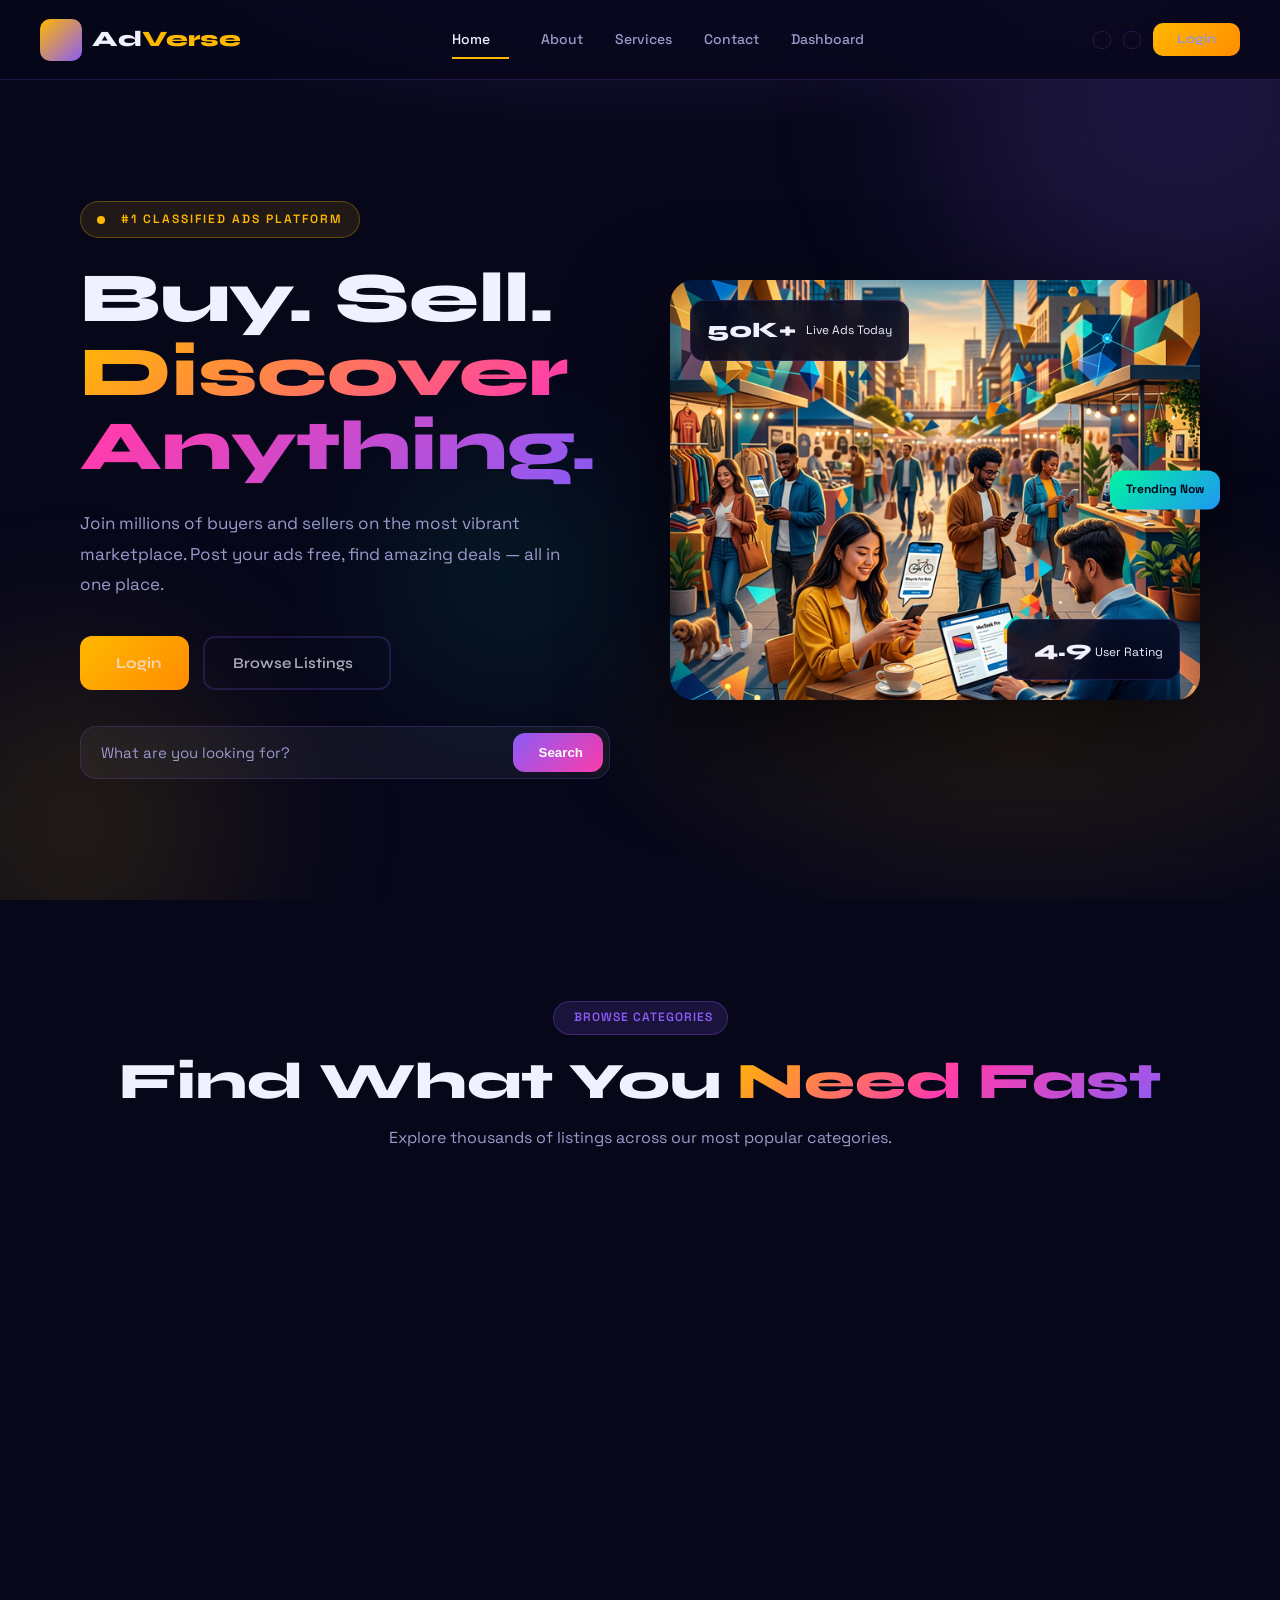
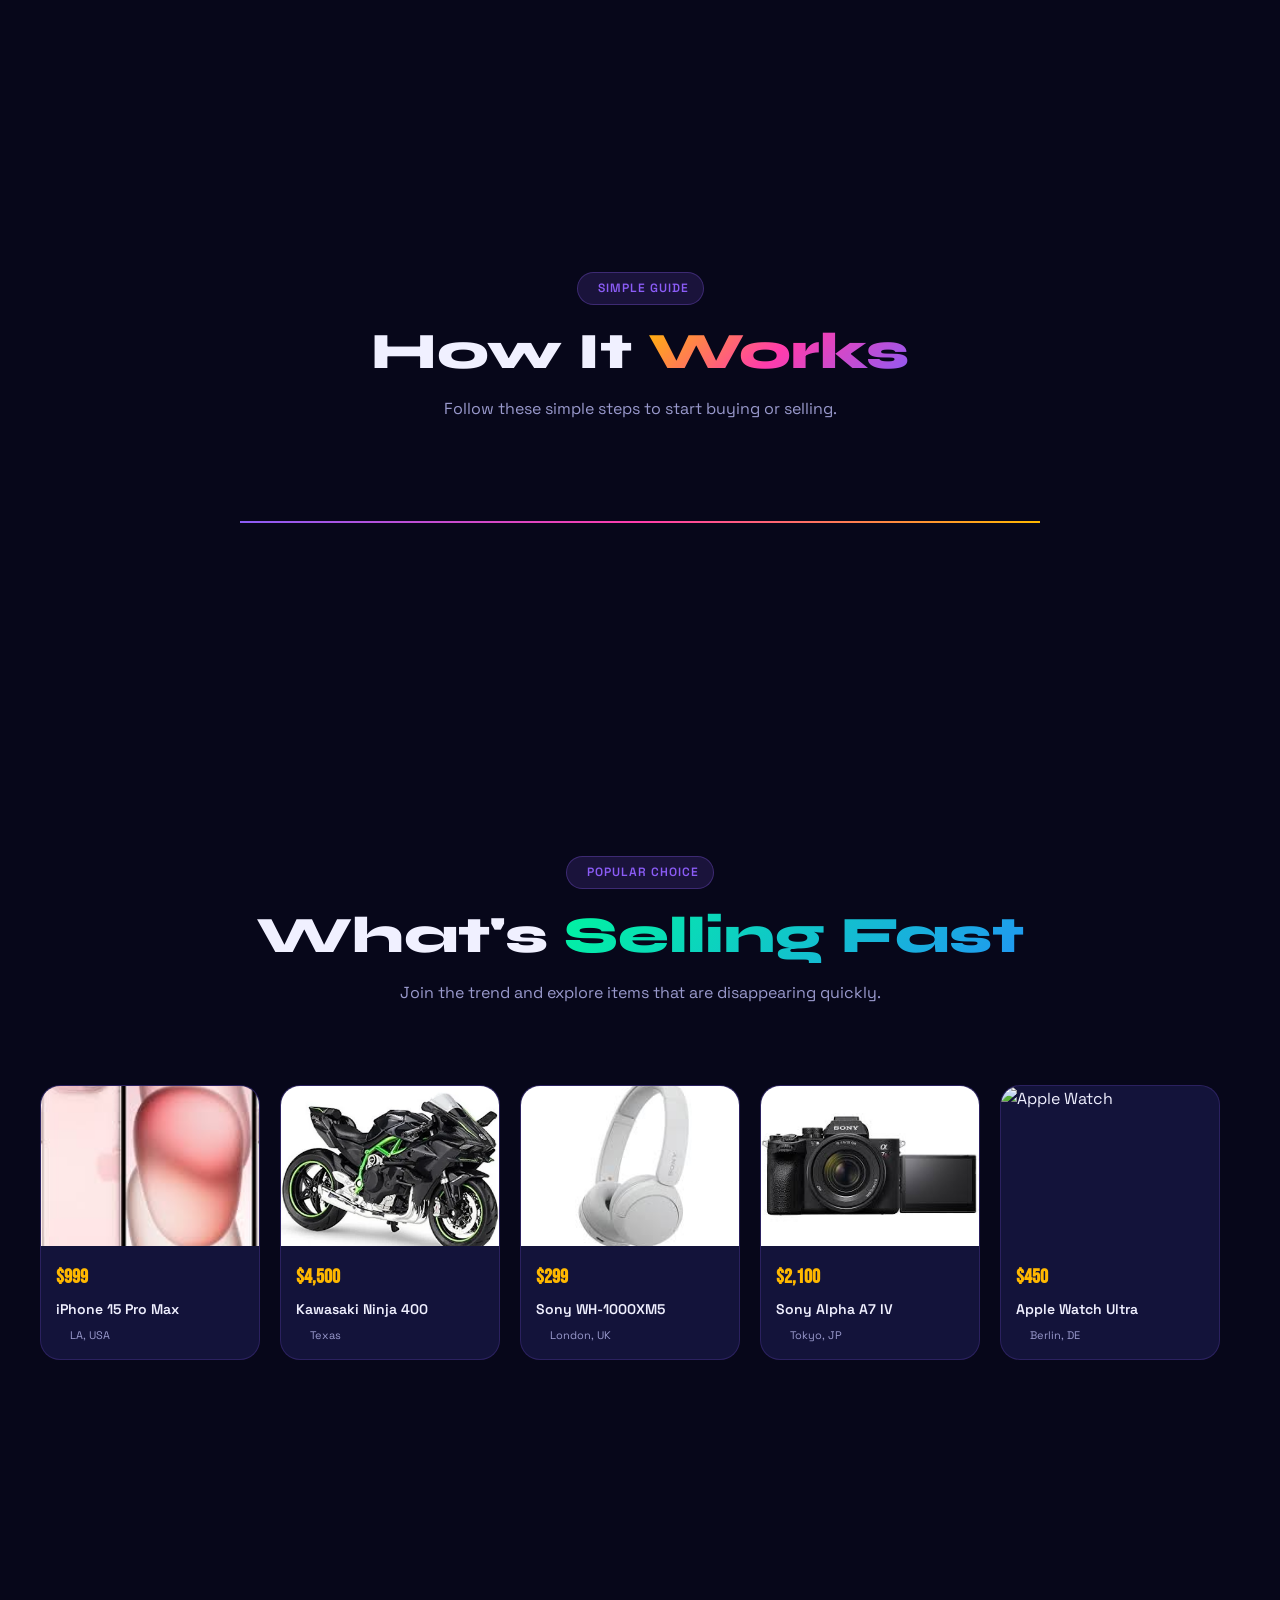
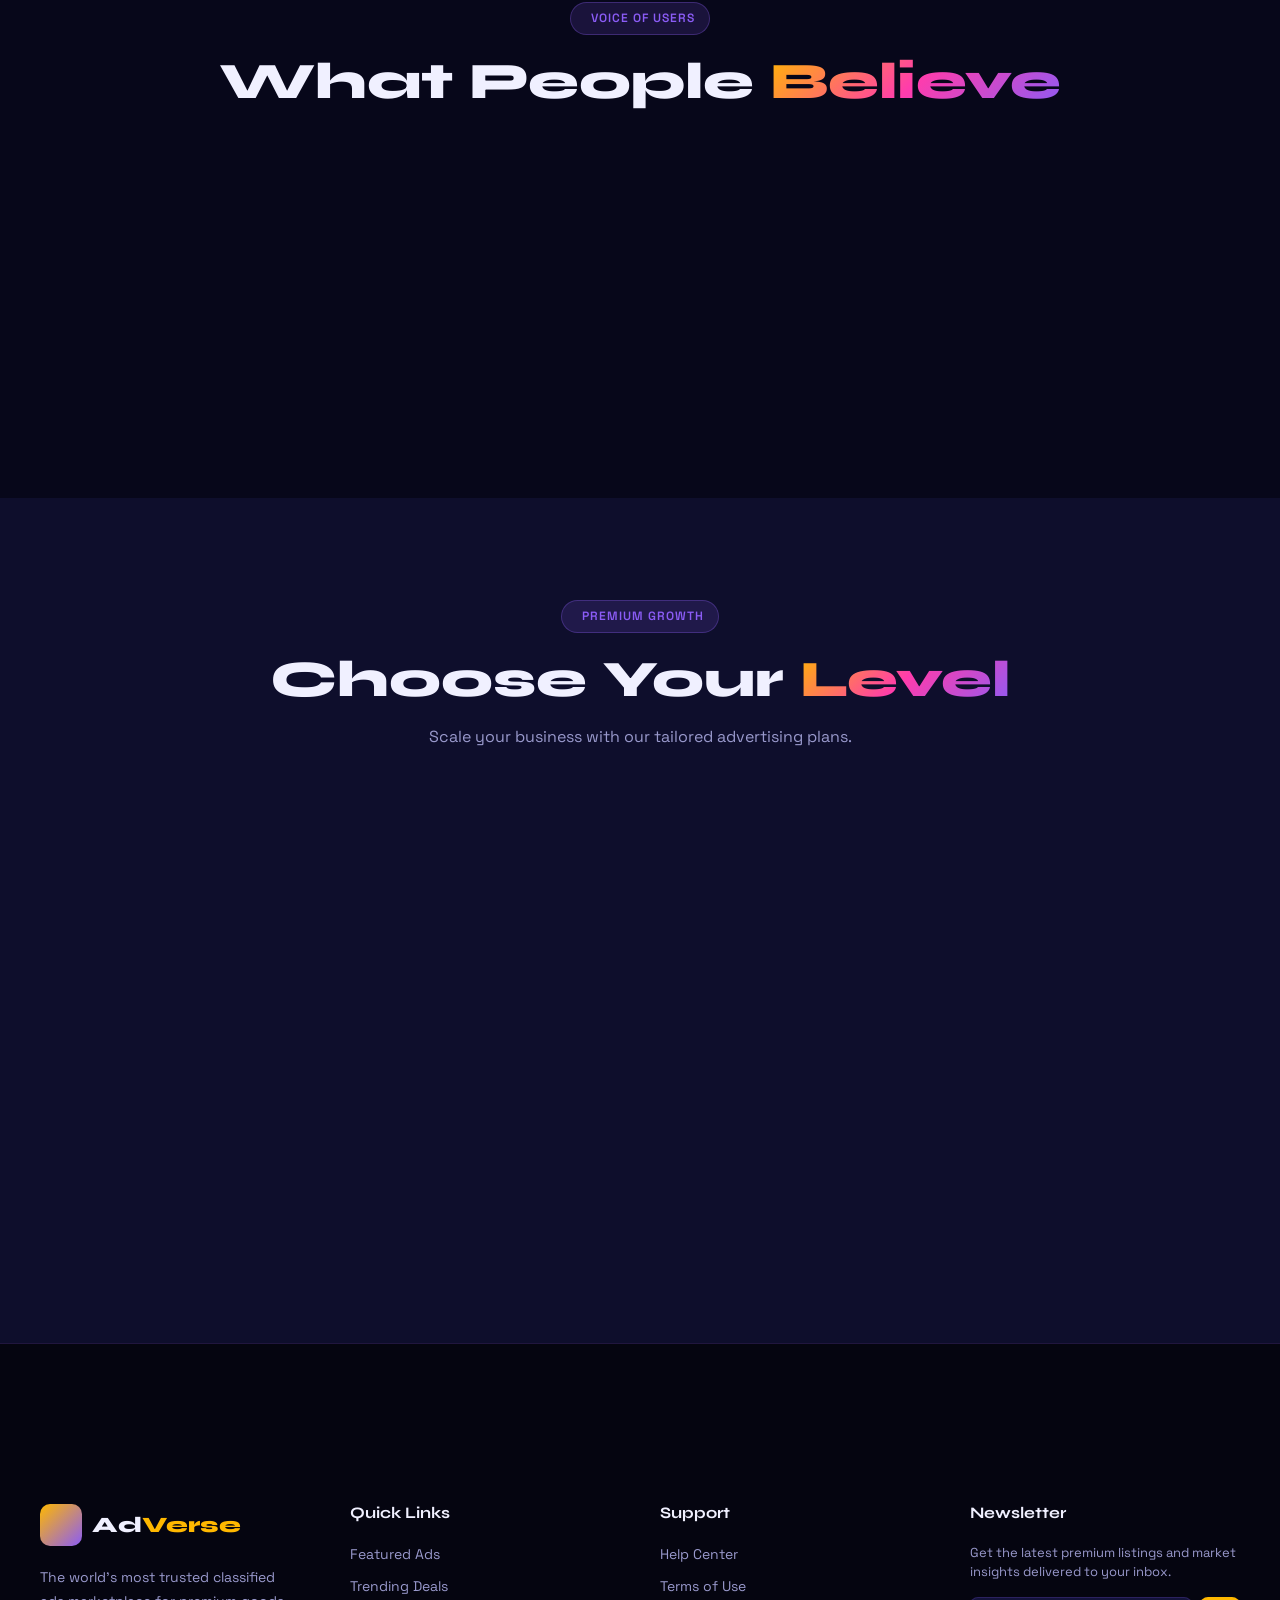
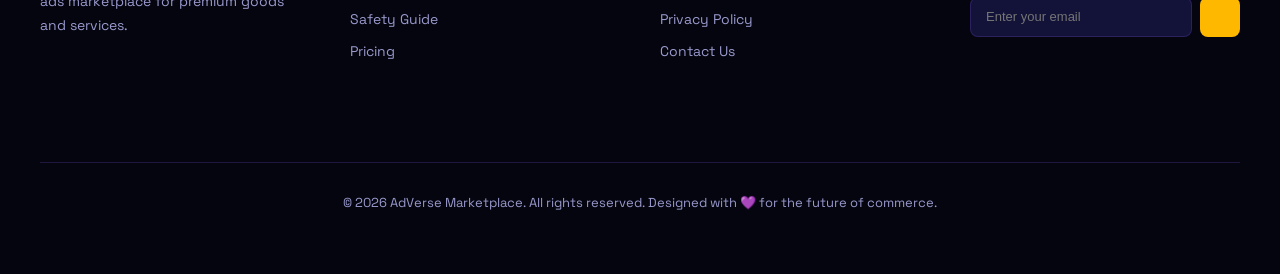
==== commit e8f407be: "hi" ====
--- a/index.html
+++ b/index.html
@@ -123,44 +123,6 @@
     </div>
   </section>
 
-  <div class="ticker">
-    <div class="ticker-wrap">
-      <div class="ticker-item"><i data-lucide="home"></i> Real Estate <span class="ticker-dot"></span></div>
-      <div class="ticker-item"><i data-lucide="car"></i> Vehicles <span class="ticker-dot"></span></div>
-      <div class="ticker-item"><i data-lucide="laptop"></i> Electronics <span class="ticker-dot"></span></div>
-      <div class="ticker-item"><i data-lucide="shirt"></i> Fashion <span class="ticker-dot"></span></div>
-      <div class="ticker-item"><i data-lucide="briefcase"></i> Jobs <span class="ticker-dot"></span></div>
-      <div class="ticker-item"><i data-lucide="armchair"></i> Furniture <span class="ticker-dot"></span></div>
-      <div class="ticker-item"><i data-lucide="home"></i> Real Estate <span class="ticker-dot"></span></div>
-      <div class="ticker-item"><i data-lucide="car"></i> Vehicles <span class="ticker-dot"></span></div>
-    </div>
-  </div>
-
-  <section class="stats section-pad">
-    <div class="stats-inner">
-      <div class="stat-card reveal">
-        <div class="stat-icon"><i data-lucide="package"></i></div>
-        <span class="stat-num" data-target="2400000">0</span>
-        <span class="stat-label">Active Listings</span>
-      </div>
-      <div class="stat-card reveal delay-1">
-        <div class="stat-icon"><i data-lucide="users"></i></div>
-        <span class="stat-num" data-target="850000">0</span>
-        <span class="stat-label">Registered Users</span>
-      </div>
-      <div class="stat-card reveal delay-2">
-        <div class="stat-icon"><i data-lucide="map-pin"></i></div>
-        <span class="stat-num" data-target="120">0</span>
-        <span class="stat-label">Cities Covered</span>
-      </div>
-      <div class="stat-card reveal delay-3">
-        <div class="stat-icon"><i data-lucide="thumbs-up"></i></div>
-        <span class="stat-num" data-target="99">0</span>
-        <span class="stat-label">% Satisfaction Rate</span>
-      </div>
-    </div>
-  </section>
-
   <section class="categories section-pad" id="categories">
     <div class="container">
       <div class="section-header">
@@ -251,8 +213,6 @@
     </div>
   </section>
 
-
-
   <section class="how section-pad">
     <div class="container">
       <div class="section-header">
@@ -280,28 +240,6 @@
           <div class="step-icon"><i data-lucide="check-circle"></i><span class="step-num">4</span></div>
           <h3>Deal Success</h3>
           <p>Close the deal and get paid safely.</p>
-        </div>
-      </div>
-    </div>
-  </section>
-
-  <section class="feature-split section-pad">
-    <div class="split-inner container">
-      <div class="split-img reveal-left">
-        <img src="images/community.png" alt="Community" />
-      </div>
-      <div class="split-content reveal-right">
-        <div class="tag"><i data-lucide="users"></i> Global Trust</div>
-        <h2>Our Thriving <span class="gradient-text">Community</span></h2>
-        <p>Connect with over 1 million active users globally. Our platform ensures every interaction is safe and
-          transparent.</p>
-        <ul class="feature-list">
-          <li><strong>Verified Sellers:</strong> We manually vet top sellers for your peace of mind.</li>
-          <li><strong>Secure Chat:</strong> End-to-end encrypted messaging system.</li>
-          <li><strong>Real-time Notifications:</strong> Never miss a bid or a message.</li>
-        </ul>
-        <div style="margin-top: 30px;">
-          <a href="#" class="btn-primary">Join Community <i data-lucide="arrow-right" style="width:16px"></i></a>
         </div>
       </div>
     </div>
@@ -359,28 +297,6 @@
     </div>
   </section>
 
-  <section class="feature-split2 section-pad">
-    <div class="split-inner container">
-      <div class="split-content reveal-left">
-        <div class="tag"><i data-lucide="car"></i> Auto Zone</div>
-        <h2>Premium <span class="gradient-text">Vehicle Market</span></h2>
-        <p>From luxury sedans to rugged off-roaders, find your perfect ride with verified paperwork and detailed
-          history.</p>
-        <ul class="feature-list">
-          <li><strong>Free Inspections:</strong> Complimentary basic check for featured cars.</li>
-          <li><strong>Price Compare:</strong> Compare deals from multiple local dealers.</li>
-          <li><strong>Direct Finance:</strong> Easy loan options available on the platform.</li>
-        </ul>
-        <div style="margin-top: 30px;">
-          <a href="#" class="btn-primary">Browse Vehicles</a>
-        </div>
-      </div>
-      <div class="split-img reveal-right">
-        <img src="images/cars.png" alt="Vehicles" />
-      </div>
-    </div>
-  </section>
-
   <section class="testimonials section-pad">
     <div class="container">
       <div class="section-header">
@@ -437,58 +353,6 @@
           <div>
             <div class="author-name">James Bond</div>
             <div class="author-role">Business Owner · NY</div>
-          </div>
-        </div>
-      </div>
-      <div class="testi-card reveal delay-3">
-        <div class="star-row">
-          <span><i data-lucide="star" style="width:14px"></i></span>
-          <span><i data-lucide="star" style="width:14px"></i></span>
-          <span><i data-lucide="star" style="width:14px"></i></span>
-          <span><i data-lucide="star" style="width:14px"></i></span>
-          <span><i data-lucide="star" style="width:14px"></i></span>
-        </div>
-        <p class="testi-text">"The dashboard analytics helped me track which ads were performing best. Brilliant!"</p>
-        <div class="testi-author">
-          <div class="author-avatar"><i data-lucide="user"></i></div>
-          <div>
-            <div class="author-name">Sarah Jenkins</div>
-            <div class="author-role">Verified Seller · Austin</div>
-          </div>
-        </div>
-      </div>
-      <div class="testi-card reveal delay-4">
-        <div class="star-row">
-          <span><i data-lucide="star" style="width:14px"></i></span>
-          <span><i data-lucide="star" style="width:14px"></i></span>
-          <span><i data-lucide="star" style="width:14px"></i></span>
-          <span><i data-lucide="star" style="width:14px"></i></span>
-          <span><i data-lucide="star" style="width:14px"></i></span>
-        </div>
-        <p class="testi-text">"Found reliable home services for my renovation project. The reviews are genuine."</p>
-        <div class="testi-author">
-          <div class="author-avatar"><i data-lucide="user"></i></div>
-          <div>
-            <div class="author-name">Michael Chen</div>
-            <div class="author-role">Home Owner · Vancouver</div>
-          </div>
-        </div>
-      </div>
-      <div class="testi-card reveal delay-5">
-        <div class="star-row">
-          <span><i data-lucide="star" style="width:14px"></i></span>
-          <span><i data-lucide="star" style="width:14px"></i></span>
-          <span><i data-lucide="star" style="width:14px"></i></span>
-          <span><i data-lucide="star" style="width:14px"></i></span>
-          <span><i data-lucide="star" style="width:14px"></i></span>
-        </div>
-        <p class="testi-text">"Listing items is so fast on the mobile app. I sold my old sofa while on my lunch break!"
-        </p>
-        <div class="testi-author">
-          <div class="author-avatar"><i data-lucide="user"></i></div>
-          <div>
-            <div class="author-name">Lisa Ray</div>
-            <div class="author-role">Marketing Exec · Sydney</div>
           </div>
         </div>
       </div>
@@ -544,402 +408,7 @@
     </div>
   </section>
 
-  <section class="app-section section-pad">
-    <div class="app-inner">
-      <div class="app-phones reveal-left">
-        <div class="phone-mockup phone1"><img src="images/c5.webp" alt="UI Layout"
-            style="width: 100%; height: 100%; object-fit: cover; border-radius: 28px;"></div>
-        <div class="phone-mockup phone2"><img src="images/c7.png" alt="Search UI"
-            style="width: 100%; height: 100%; object-fit: cover; border-radius: 28px;"></div>
-        <div class="phone-mockup phone-center"><img src="images/c6.jpg" alt="Logo"
-            style="width: 100%; height: 100%; object-fit: cover; border-radius: 28px;"></div>
-      </div>
-      <div class="reveal-right">
-        <div class="tag"><i data-lucide="smartphone"></i> Mobility</div>
-        <h2>Market in Your <span class="gradient-text">Pocket</span></h2>
-        <p>Download our mobile app to get instant alerts on deals, chat on the go, and post ads in seconds.</p>
-        <div class="app-badges">
-          <div class="app-badge">
-            <div class="app-badge-icon"><i data-lucide="apple"></i></div>
-            <div class="app-badge-text"><small>Download on</small><strong>App Store</strong></div>
-          </div>
-          <div class="app-badge">
-            <div class="app-badge-icon"><i data-lucide="play"></i></div>
-            <div class="app-badge-text"><small>Get it on</small><strong>Google Play</strong></div>
-          </div>
-        </div>
-      </div>
-    </div>
-  </section>
-
-  <section class="community section-pad">
-    <div class="container">
-      <div class="section-header">
-        <div class="tag"><i data-lucide="heart"></i> Seller Showcase</div>
-        <h2>Our Verified <span class="gradient-text">Success Stories</span></h2>
-      </div>
-      <div class="split-inner container">
-        <div class="split-img reveal-left">
-          <img src="images/community.png" alt="Success" />
-          <div class="community-overlay"></div>
-        </div>
-        <div class="split-content reveal-right">
-          <div class="community-points">
-            <div class="cp-item">
-              <div class="cp-icon"><i data-lucide="check-circle" style="color:var(--accent-mint)"></i></div>
-              <div class="cp-text"><strong>98% Rating</strong><span>Average seller satisfaction</span></div>
-            </div>
-            <div class="cp-item">
-              <div class="cp-icon"><i data-lucide="globe" style="color:var(--accent-blue)"></i></div>
-              <div class="cp-text"><strong>120+ Cities</strong><span>Active across the nation</span></div>
-            </div>
-            <div class="cp-item">
-              <div class="cp-icon"><i data-lucide="shield" style="color:var(--accent-gold)"></i></div>
-              <div class="cp-text"><strong>Fraud Protection</strong><span>AI-driven security system</span></div>
-            </div>
-            <div class="cp-item">
-              <div class="cp-icon"><i data-lucide="clock" style="color:var(--accent-purple)"></i></div>
-              <div class="cp-text"><strong>24/7 Support</strong><span>Human help always ready</span></div>
-            </div>
-          </div>
-        </div>
-      </div>
-    </div>
-  </section>
-
-  <section class="recent section-pad">
-    <div class="container">
-      <div class="section-header">
-        <div class="tag"><i data-lucide="list"></i> New Arrivals</div>
-        <h2>Latest <span class="gradient-text">Postings</span></h2>
-      </div>
-      <div class="recent-table">
-        <div class="recent-item reveal">
-          <div class="recent-emoji"><i data-lucide="monitor"></i></div>
-          <div class="recent-info">
-            <h4>Gaming PC - RTX 4070</h4><span>Electronics · Desktop</span>
-          </div>
-          <div class="recent-price">$1,200</div>
-          <div class="recent-loc"><i data-lucide="map-pin"></i> Chicago</div>
-          <div class="recent-time">2 mins ago</div>
-        </div>
-        <div class="recent-item reveal delay-1">
-          <div class="recent-emoji"><i data-lucide="armchair"></i></div>
-          <div class="recent-info">
-            <h4>Velvet Sofa (Gray)</h4><span>Furniture · Living Room</span>
-          </div>
-          <div class="recent-price">$450</div>
-          <div class="recent-loc"><i data-lucide="map-pin"></i> Austin</div>
-          <div class="recent-time">15 mins ago</div>
-        </div>
-        <div class="recent-item reveal delay-2">
-          <div class="recent-emoji"><i data-lucide="briefcase"></i></div>
-          <div class="recent-info">
-            <h4>Marketing Manager</h4><span>Jobs · Full-time</span>
-          </div>
-          <div class="recent-price">$85K/yr</div>
-          <div class="recent-loc"><i data-lucide="map-pin"></i> Remote</div>
-          <div class="recent-time">1h ago</div>
-        </div>
-        <div class="recent-item reveal delay-3">
-          <div class="recent-emoji"><i data-lucide="car"></i></div>
-          <div class="recent-info">
-            <h4>BMW M4 Competition</h4><span>Vehicles · Coupé</span>
-          </div>
-          <div class="recent-price">$72,000</div>
-          <div class="recent-loc"><i data-lucide="map-pin"></i> Miami</div>
-          <div class="recent-time">3h ago</div>
-        </div>
-        <div class="recent-item reveal delay-4">
-          <div class="recent-emoji"><i data-lucide="home"></i></div>
-          <div class="recent-info">
-            <h4>Luxury Penthouse</h4><span>Real Estate · Loft</span>
-          </div>
-          <div class="recent-price">$2.5M</div>
-          <div class="recent-loc"><i data-lucide="map-pin"></i> NYC</div>
-          <div class="recent-time">5h ago</div>
-        </div>
-        <div class="recent-item reveal delay-5">
-          <div class="recent-emoji"><i data-lucide="smartphone"></i></div>
-          <div class="recent-info">
-            <h4>iPhone 15 Pro 256GB</h4><span>Electronics · Mobile</span>
-          </div>
-          <div class="recent-price">$950</div>
-          <div class="recent-loc"><i data-lucide="map-pin"></i> Seattle</div>
-          <div class="recent-time">8h ago</div>
-        </div>
-      </div>
-    </div>
-  </section>
-
-  <section class="why section-pad">
-    <div class="container">
-      <div class="section-header">
-        <div class="tag"><i data-lucide="award"></i> Our Edge</div>
-        <h2>Why Choose <span class="gradient-text">AdVerse</span></h2>
-      </div>
-      <div class="why-grid">
-        <div class="why-card reveal">
-          <div class="why-icon"><i data-lucide="zap"></i></div>
-          <h3>Lightning Fast</h3>
-          <p>Optimized platform for zero-lag browsing and instant posting experience.</p>
-        </div>
-        <div class="why-card reveal delay-1">
-          <div class="why-icon"><i data-lucide="shield-check"></i></div>
-          <h3>Safe & Secure</h3>
-          <p>End-to-end security protocols to protect your transactions and identity.</p>
-        </div>
-        <div class="why-card reveal delay-2">
-          <div class="why-icon"><i data-lucide="navigation"></i></div>
-          <h3>Smart Search</h3>
-          <p>AI-powered search filters help you find exactly what you need in seconds.</p>
-        </div>
-        <div class="why-card reveal delay-3">
-          <div class="why-icon"><i data-lucide="award"></i></div>
-          <h3>Verified Sellers</h3>
-          <p>We verify every pro seller to ensure you get authentic products every time.</p>
-        </div>
-        <div class="why-card reveal delay-4">
-          <div class="why-icon"><i data-lucide="globe"></i></div>
-          <h3>Wide Reach</h3>
-          <p>Over 120 cities covered, bringing local deals directly to your doorstep.</p>
-        </div>
-        <div class="why-card reveal delay-5">
-          <div class="why-icon"><i data-lucide="heart"></i></div>
-          <h3>Top Support</h3>
-          <p>Our dedicated team is available 24/7 to help you with any queries.</p>
-        </div>
-      </div>
-    </div>
-  </section>
-
-  <section class="trust section-pad">
-    <div class="trust-inner container">
-      <div class="reveal-left">
-        <div class="tag"><i data-lucide="shield"></i> Safety First</div>
-        <h2>Your Trust Is Our <span class="gradient-text">Main Asset</span></h2>
-        <p>We invest heavily in security technology to ensure a scam-free environment for all our users.</p>
-      </div>
-      <div class="trust-badges reveal-right">
-        <div class="trust-badge">
-          <div class="trust-badge-icon"><i data-lucide="lock" style="color:var(--accent-mint)"></i></div>
-          <h4>SSL Encrypted</h4>
-          <p>All data is secured.</p>
-        </div>
-        <div class="trust-badge">
-          <div class="trust-badge-icon"><i data-lucide="check-square" style="color:var(--accent-gold)"></i></div>
-          <h4>ID Verified</h4>
-          <p>Manual verification.</p>
-        </div>
-        <div class="trust-badge">
-          <div class="trust-badge-icon"><i data-lucide="user-check" style="color:var(--accent-purple)"></i></div>
-          <h4>Scam Protection</h4>
-          <p>AI-driven filters.</p>
-        </div>
-        <div class="trust-badge">
-          <div class="trust-badge-icon"><i data-lucide="refresh-cw" style="color:var(--accent-blue)"></i></div>
-          <h4>Fast Updates</h4>
-          <p>Real-time listings.</p>
-        </div>
-      </div>
-    </div>
-  </section>
-
-  <section class="faq section-pad">
-    <div class="container">
-      <div class="faq-inner">
-        <div class="reveal-left">
-          <div class="tag"><i data-lucide="help-circle"></i> FAQ Center</div>
-          <h2>Need <span class="gradient-text">Answers?</span></h2>
-          <p>Frequently asked questions about buying, selling, and account security.</p>
-        </div>
-        <div class="faq-list reveal-right">
-          <div class="faq-item">
-            <button class="faq-q" onclick="toggleFAQ(this)">How do I post a free ad? <div class="faq-icon">+</div>
-            </button>
-            <div class="faq-a">
-              <p>Simply click the "Login" button in the header, choose your category, add photos and description,
-                and your ad will be live in minutes!</p>
-            </div>
-          </div>
-          <div class="faq-item">
-            <button class="faq-q" onclick="toggleFAQ(this)">Is my data safe here? <div class="faq-icon">+</div></button>
-            <div class="faq-a">
-              <p>Absolutely. We use industry-standard encryption and security protocols to ensure your data and messages
-                remain private.</p>
-            </div>
-          </div>
-          <div class="faq-item">
-            <button class="faq-q" onclick="toggleFAQ(this)">Can I edit my ad later? <div class="faq-icon">+</div>
-            </button>
-            <div class="faq-a">
-              <p>Yes, you can edit your listings anytime through your User Dashboard. Updates reflect instantly on the
-                marketplace.</p>
-            </div>
-          </div>
-          <div class="faq-item">
-            <button class="faq-q" onclick="toggleFAQ(this)">What are premium ads? <div class="faq-icon">+</div></button>
-            <div class="faq-a">
-              <p>Premium ads get better visibility, highlighted styling, and appear at the top of search results,
-                helping you sell up to 5x faster.</p>
-            </div>
-          </div>
-          <div class="faq-item">
-            <button class="faq-q" onclick="toggleFAQ(this)">How do I contact a seller? <div class="faq-icon">+</div>
-            </button>
-            <div class="faq-a">
-              <p>On every ad page, you'll find a "Chat" or "Reveal Number" button. We recommend using our secure chat
-                system for initial contact.</p>
-            </div>
-          </div>
-          <div class="faq-item">
-            <button class="faq-q" onclick="toggleFAQ(this)">Are there any posting fees? <div class="faq-icon">+</div>
-            </button>
-            <div class="faq-a">
-              <p>Basic ads are 100% free forever. We only charge for optional promotions like "Top Ads" or "Featured"
-                placements.</p>
-            </div>
-          </div>
-        </div>
-      </div>
-    </div>
-  </section>
-
-  <section class="newsletter section-pad">
-    <div class="newsletter-box reveal">
-      <h2>Join the <span class="gradient-text">Insider List</span></h2>
-      <p>Subscribe to our newsletter and get the latest deals directly in your inbox.</p>
-      <div class="newsletter-form">
-        <input type="email" placeholder="Enter your email address" />
-        <button class="search-btn">Subscribe</button>
-      </div>
-    </div>
-  </section>
-
-  <section class="sellers-marquee section-pad">
-    <div class="marquee-wrap">
-      <div class="marquee-track">
-        <div class="seller-chip">
-          <div class="seller-avatar">M</div>
-          <div class="seller-info"><strong>Marco Polo</strong><small>Electronics Seller</small></div><span
-            class="seller-rating">⭐ 4.9</span>
-        </div>
-        <div class="seller-chip">
-          <div class="seller-avatar" style="background:var(--accent-mint); color:#000;">S</div>
-          <div class="seller-info"><strong>Sarah J.</strong><small>Furniture Expert</small></div><span
-            class="seller-rating">⭐ 5.0</span>
-        </div>
-        <div class="seller-chip">
-          <div class="seller-avatar" style="background:var(--accent-pink);">A</div>
-          <div class="seller-info"><strong>Alex Ross</strong><small>Vehicle Dealer</small></div><span
-            class="seller-rating">⭐ 4.8</span>
-        </div>
-        <div class="seller-chip">
-          <div class="seller-avatar">M</div>
-          <div class="seller-info"><strong>Marco Polo</strong><small>Electronics Seller</small></div><span
-            class="seller-rating">⭐ 4.9</span>
-        </div>
-        <div class="seller-chip">
-          <div class="seller-avatar" style="background:var(--accent-mint); color:#000;">S</div>
-          <div class="seller-info"><strong>Sarah J.</strong><small>Furniture Expert</small></div><span
-            class="seller-rating">⭐ 5.0</span>
-        </div>
-        <!-- Duplicate for seamless loop -->
-        <div class="seller-chip">
-          <div class="seller-avatar">M</div>
-          <div class="seller-info"><strong>Marco Polo</strong><small>Electronics Seller</small></div><span
-            class="seller-rating">⭐ 4.9</span>
-        </div>
-        <div class="seller-chip">
-          <div class="seller-avatar" style="background:var(--accent-mint); color:#000;">S</div>
-          <div class="seller-info"><strong>Sarah J.</strong><small>Furniture Expert</small></div><span
-            class="seller-rating">⭐ 5.0</span>
-        </div>
-        <div class="seller-chip">
-          <div class="seller-avatar" style="background:var(--accent-pink);">A</div>
-          <div class="seller-info"><strong>Alex Ross</strong><small>Vehicle Dealer</small></div><span
-            class="seller-rating">⭐ 4.8</span>
-        </div>
-        <div class="seller-chip">
-          <div class="seller-avatar">M</div>
-          <div class="seller-info"><strong>Marco Polo</strong><small>Electronics Seller</small></div><span
-            class="seller-rating">⭐ 4.9</span>
-        </div>
-        <div class="seller-chip">
-          <div class="seller-avatar" style="background:var(--accent-mint); color:#000;">S</div>
-          <div class="seller-info"><strong>Sarah J.</strong><small>Furniture Expert</small></div><span
-            class="seller-rating">⭐ 5.0</span>
-        </div>
-      </div>
-      <div class="marquee-track rev">
-        <div class="seller-chip">
-          <div class="seller-avatar">B</div>
-          <div class="seller-info"><strong>Bella Thorne</strong><small>Fashion Guru</small></div><span
-            class="seller-rating">⭐ 4.7</span>
-        </div>
-        <div class="seller-chip">
-          <div class="seller-avatar" style="background:var(--accent-gold); color:#000;">K</div>
-          <div class="seller-info"><strong>Kevin Heart</strong><small>Tech Seller</small></div><span
-            class="seller-rating">⭐ 4.9</span>
-        </div>
-        <div class="seller-chip">
-          <div class="seller-avatar">D</div>
-          <div class="seller-info"><strong>Diana Prince</strong><small>Arts & Hobbies</small></div><span
-            class="seller-rating">⭐ 5.0</span>
-        </div>
-        <div class="seller-chip">
-          <div class="seller-avatar">B</div>
-          <div class="seller-info"><strong>Bella Thorne</strong><small>Fashion Guru</small></div><span
-            class="seller-rating">⭐ 4.7</span>
-        </div>
-        <div class="seller-chip">
-          <div class="seller-avatar" style="background:var(--accent-gold); color:#000;">K</div>
-          <div class="seller-info"><strong>Kevin Heart</strong><small>Tech Seller</small></div><span
-            class="seller-rating">⭐ 4.9</span>
-        </div>
-        <!-- Duplicate for seamless loop -->
-        <div class="seller-chip">
-          <div class="seller-avatar">B</div>
-          <div class="seller-info"><strong>Bella Thorne</strong><small>Fashion Guru</small></div><span
-            class="seller-rating">⭐ 4.7</span>
-        </div>
-        <div class="seller-chip">
-          <div class="seller-avatar" style="background:var(--accent-gold); color:#000;">K</div>
-          <div class="seller-info"><strong>Kevin Heart</strong><small>Tech Seller</small></div><span
-            class="seller-rating">⭐ 4.9</span>
-        </div>
-        <div class="seller-chip">
-          <div class="seller-avatar">D</div>
-          <div class="seller-info"><strong>Diana Prince</strong><small>Arts & Hobbies</small></div><span
-            class="seller-rating">⭐ 5.0</span>
-        </div>
-        <div class="seller-chip">
-          <div class="seller-avatar">B</div>
-          <div class="seller-info"><strong>Bella Thorne</strong><small>Fashion Guru</small></div><span
-            class="seller-rating">⭐ 4.7</span>
-        </div>
-        <div class="seller-chip">
-          <div class="seller-avatar" style="background:var(--accent-gold); color:#000;">K</div>
-          <div class="seller-info"><strong>Kevin Heart</strong><small>Tech Seller</small></div><span
-            class="seller-rating">⭐ 4.9</span>
-        </div>
-      </div>
-    </div>
-  </section>
-
-  <section class="cta-final section-pad">
-    <div class="cta-spark spark1"></div>
-    <div class="cta-spark spark2"></div>
-    <div class="cta-spark spark3"></div>
-    <div class="cta-spark spark4"></div>
-    <div class="cta-spark spark5"></div>
-    <h2 class="reveal">Ready to Start <span class="gradient-text">Earning?</span></h2>
-    <p class="reveal delay-1">Join over 500,000 successful sellers on the world's most premium marketplace.</p>
-    <div class="hero-btns reveal delay-2" style="justify-content: center; margin-top: 40px;">
-      <a href="login.html" class="btn-primary">Login Now</a>
-      <a href="#" class="btn-secondary">Explore Plans</a>
-    </div>
-  </section>
+
 
   <footer>
     <div class="footer-inner container">
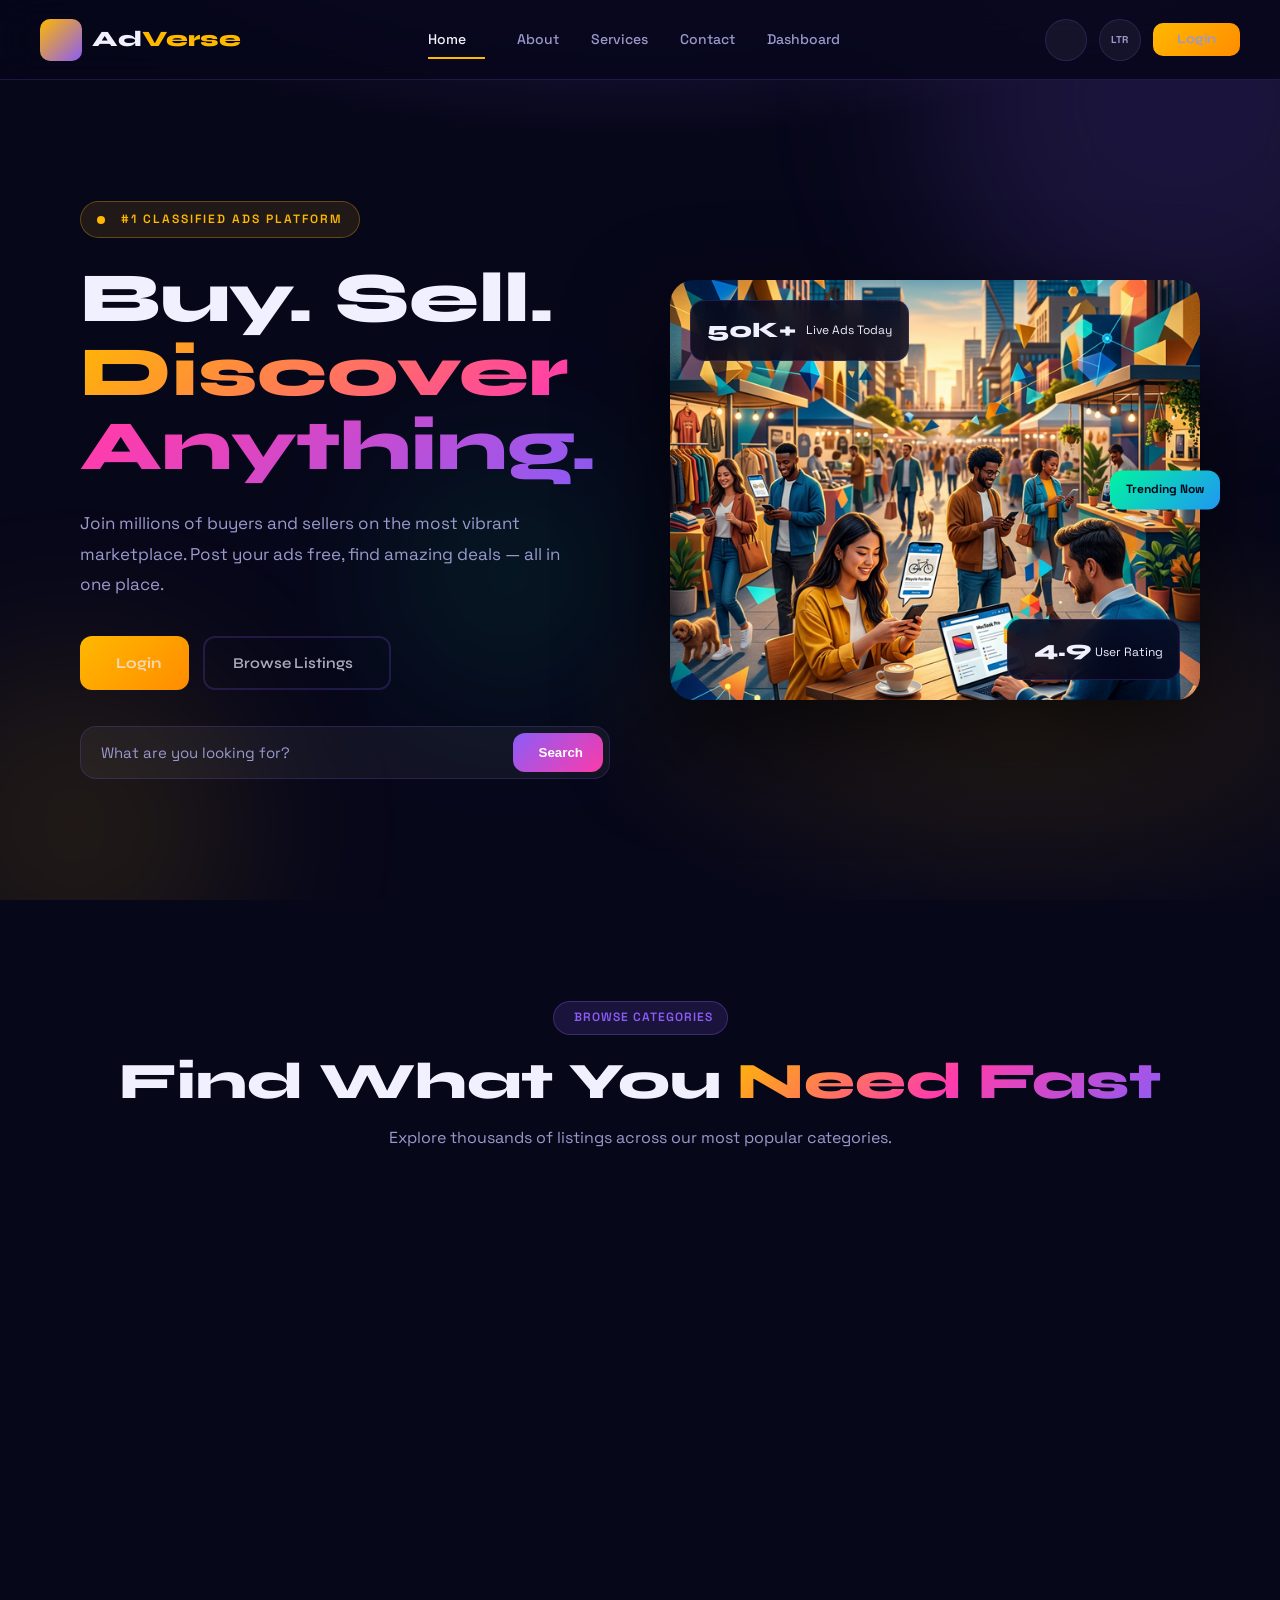
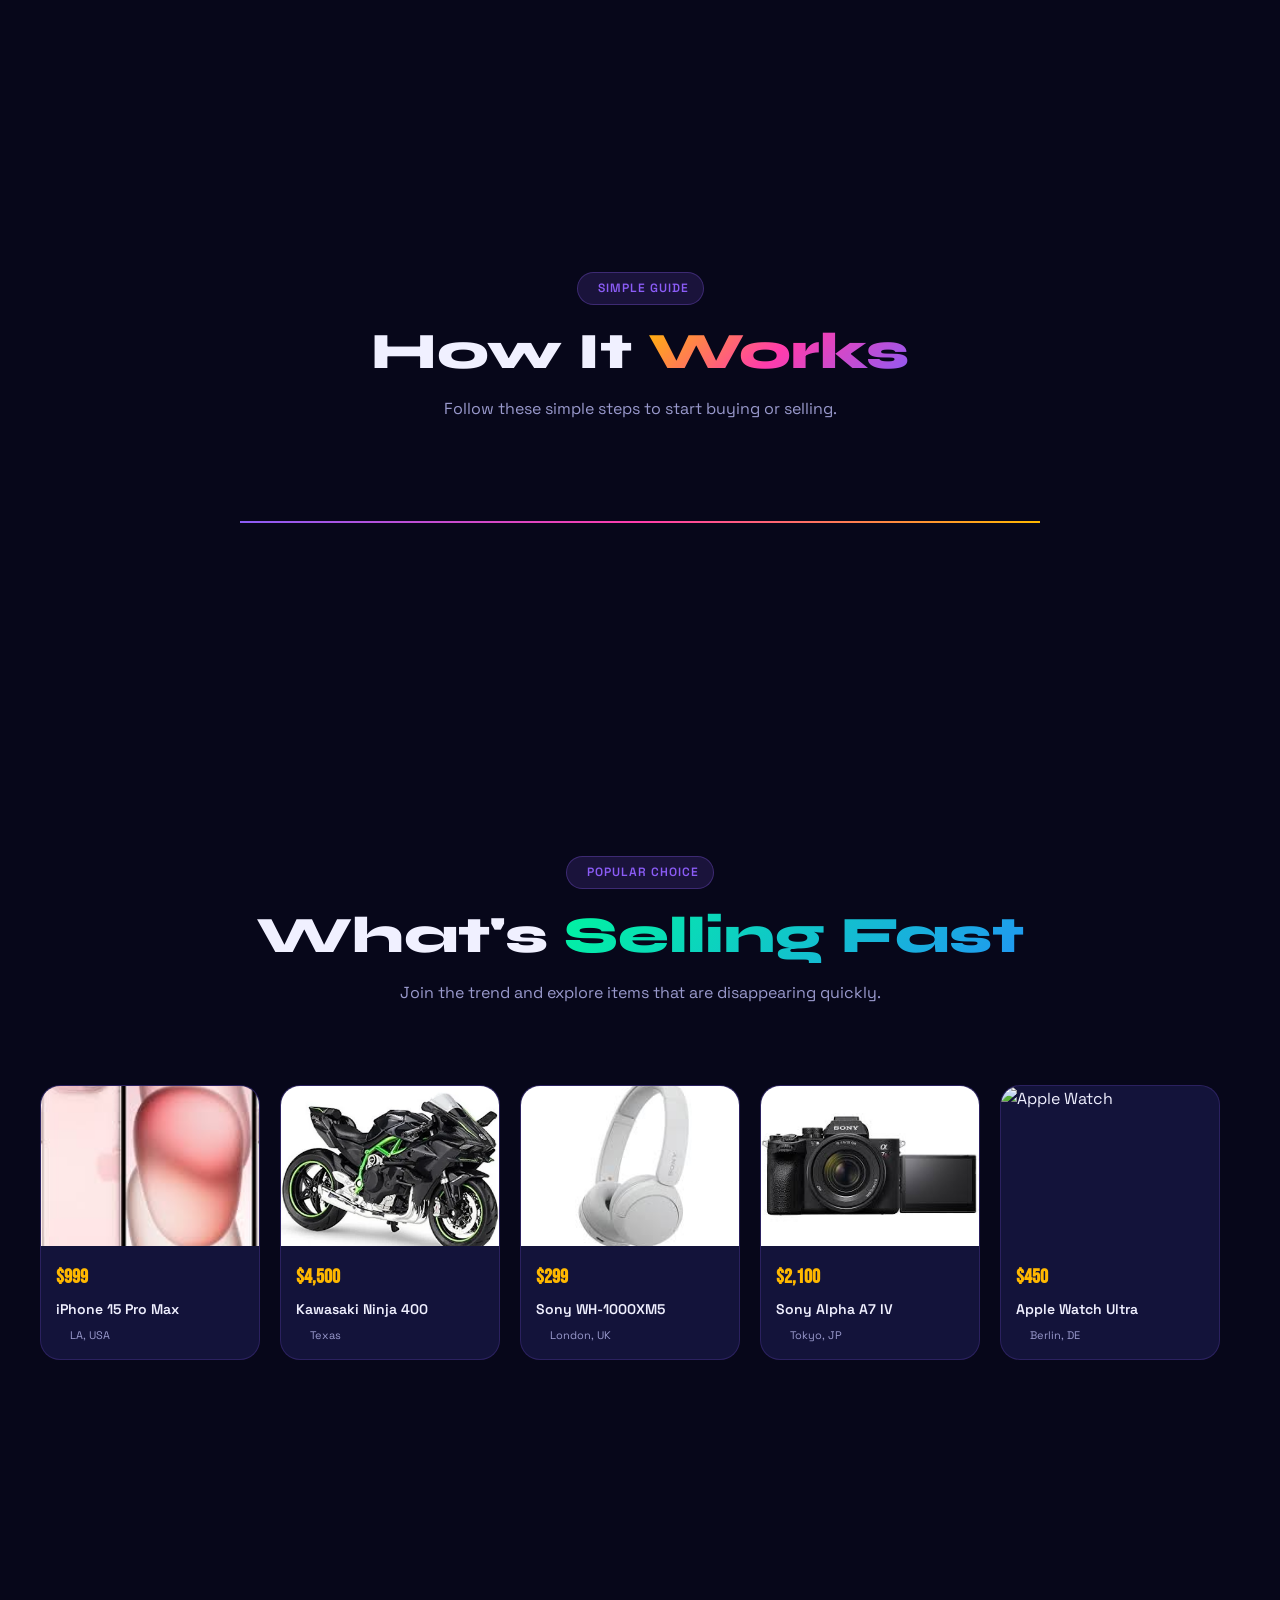
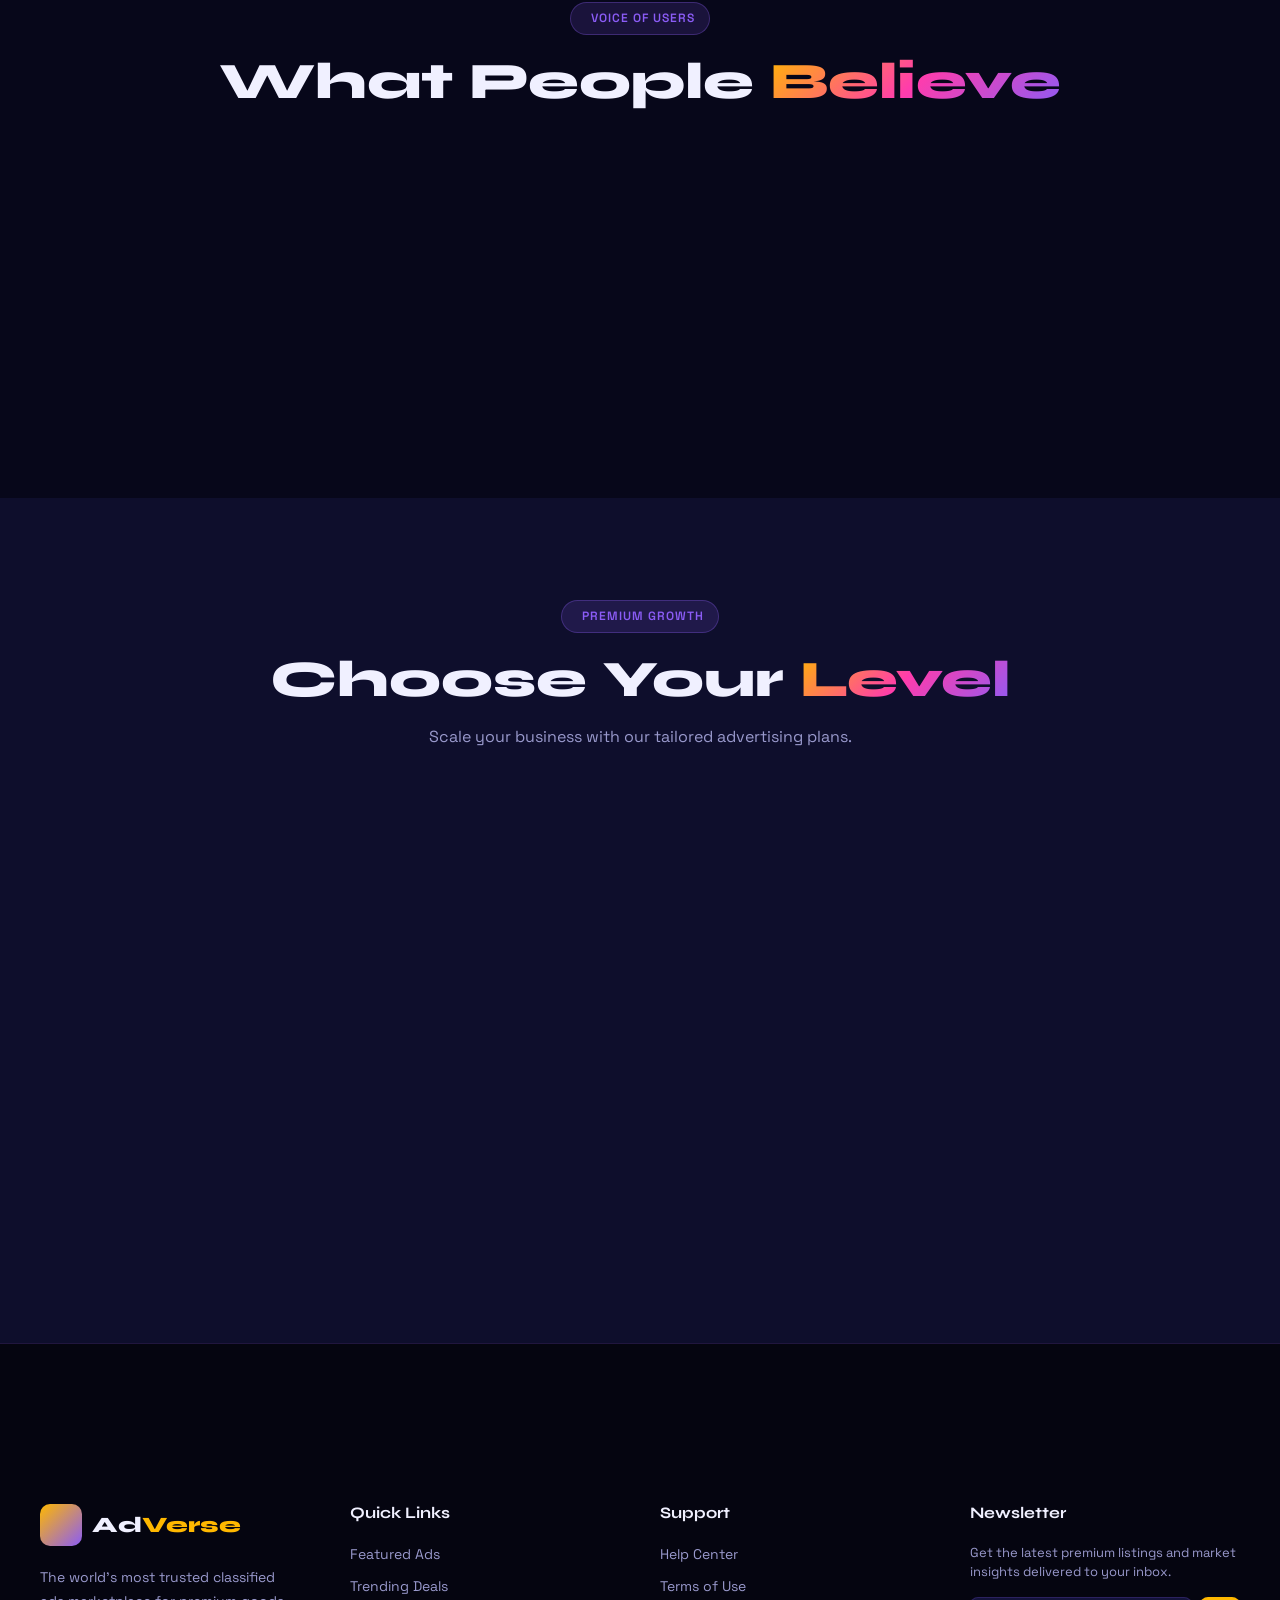
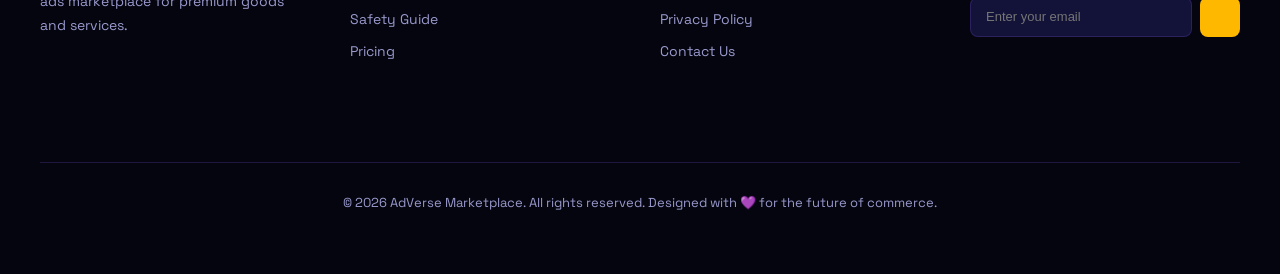
==== commit 4f651d2e: "fhgduuru" ====
--- a/index.html
+++ b/index.html
@@ -70,8 +70,8 @@
       <button class="theme-toggle" id="themeToggle" onclick="toggleTheme()" title="Toggle Theme">
         <i data-lucide="sun"></i>
       </button>
-      <button class="btn-globe" id="rtlToggle" onclick="toggleRTL()" title="Toggle RTL/LTR">
-        <i data-lucide="globe"></i>
+      <button class="lang-toggle" id="rtlToggle" onclick="toggleRTL()" title="Toggle RTL/LTR">
+        LTR
       </button>
       <a href="login.html" class="btn-post" style="text-decoration: none;">Login</a>
       <button class="hamburger" id="hamburger" onclick="openMobileNav()">
@@ -456,9 +456,22 @@
   <script>
     lucide.createIcons();
     function toggleRTL() {
-      const body = document.body;
-      body.classList.toggle('rtl');
-      document.getElementById('html-root').setAttribute('dir', body.classList.contains('rtl') ? 'rtl' : 'ltr');
+      const html = document.documentElement;
+      const currentDir = html.getAttribute('dir') || 'ltr';
+      const newDir = currentDir === 'ltr' ? 'rtl' : 'ltr';
+      html.setAttribute('dir', newDir);
+      localStorage.setItem('dir', newDir);
+      updateRTLElements(newDir);
+    }
+
+    function updateRTLElements(dir) {
+      const btn = document.getElementById('rtlToggle');
+      if (btn) btn.innerText = dir === 'ltr' ? 'LTR' : 'RTL';
+      if (dir === 'rtl') {
+        document.body.classList.add('rtl');
+      } else {
+        document.body.classList.remove('rtl');
+      }
     }
     function openMobileNav() {
       document.getElementById('mobileNav').classList.add('open');
@@ -534,8 +547,12 @@
     (function () {
       const savedTheme = localStorage.getItem('theme') || 'dark';
       document.documentElement.setAttribute('data-theme', savedTheme);
+      const savedDir = localStorage.getItem('dir') || 'ltr';
+      document.documentElement.setAttribute('dir', savedDir);
+
       document.addEventListener('DOMContentLoaded', () => {
         updateThemeIcon(savedTheme);
+        updateRTLElements(savedDir);
         highlightNav();
       });
     })();
--- a/style.css
+++ b/style.css
@@ -135,22 +135,39 @@
     opacity: 0.25 !important;
 }
 
-.theme-toggle {
-    background: none;
+.theme-toggle, .lang-toggle {
+    width: 42px;
+    height: 42px;
+    border-radius: 50%;
+    background: rgba(255, 255, 255, 0.05);
     border: 1px solid var(--border);
     color: var(--text-muted);
-    border-radius: 8px;
-    padding: 8px;
     cursor: pointer;
     display: flex;
     align-items: center;
     justify-content: center;
     transition: all var(--transition);
-}
-
-.theme-toggle:hover {
+    flex-shrink: 0;
+    font-family: 'Space Grotesk', sans-serif;
+}
+
+.theme-toggle:hover, .lang-toggle:hover {
     border-color: var(--accent-purple);
     color: var(--accent-purple);
+    transform: scale(1.05);
+}
+
+.lang-toggle {
+    font-size: 10px;
+    font-weight: 800;
+    text-transform: uppercase;
+    letter-spacing: 0.5px;
+}
+
+[data-theme="light"] .theme-toggle, 
+[data-theme="light"] .lang-toggle {
+    background: rgba(0, 0, 0, 0.03);
+    color: var(--text-muted);
 }
 
 
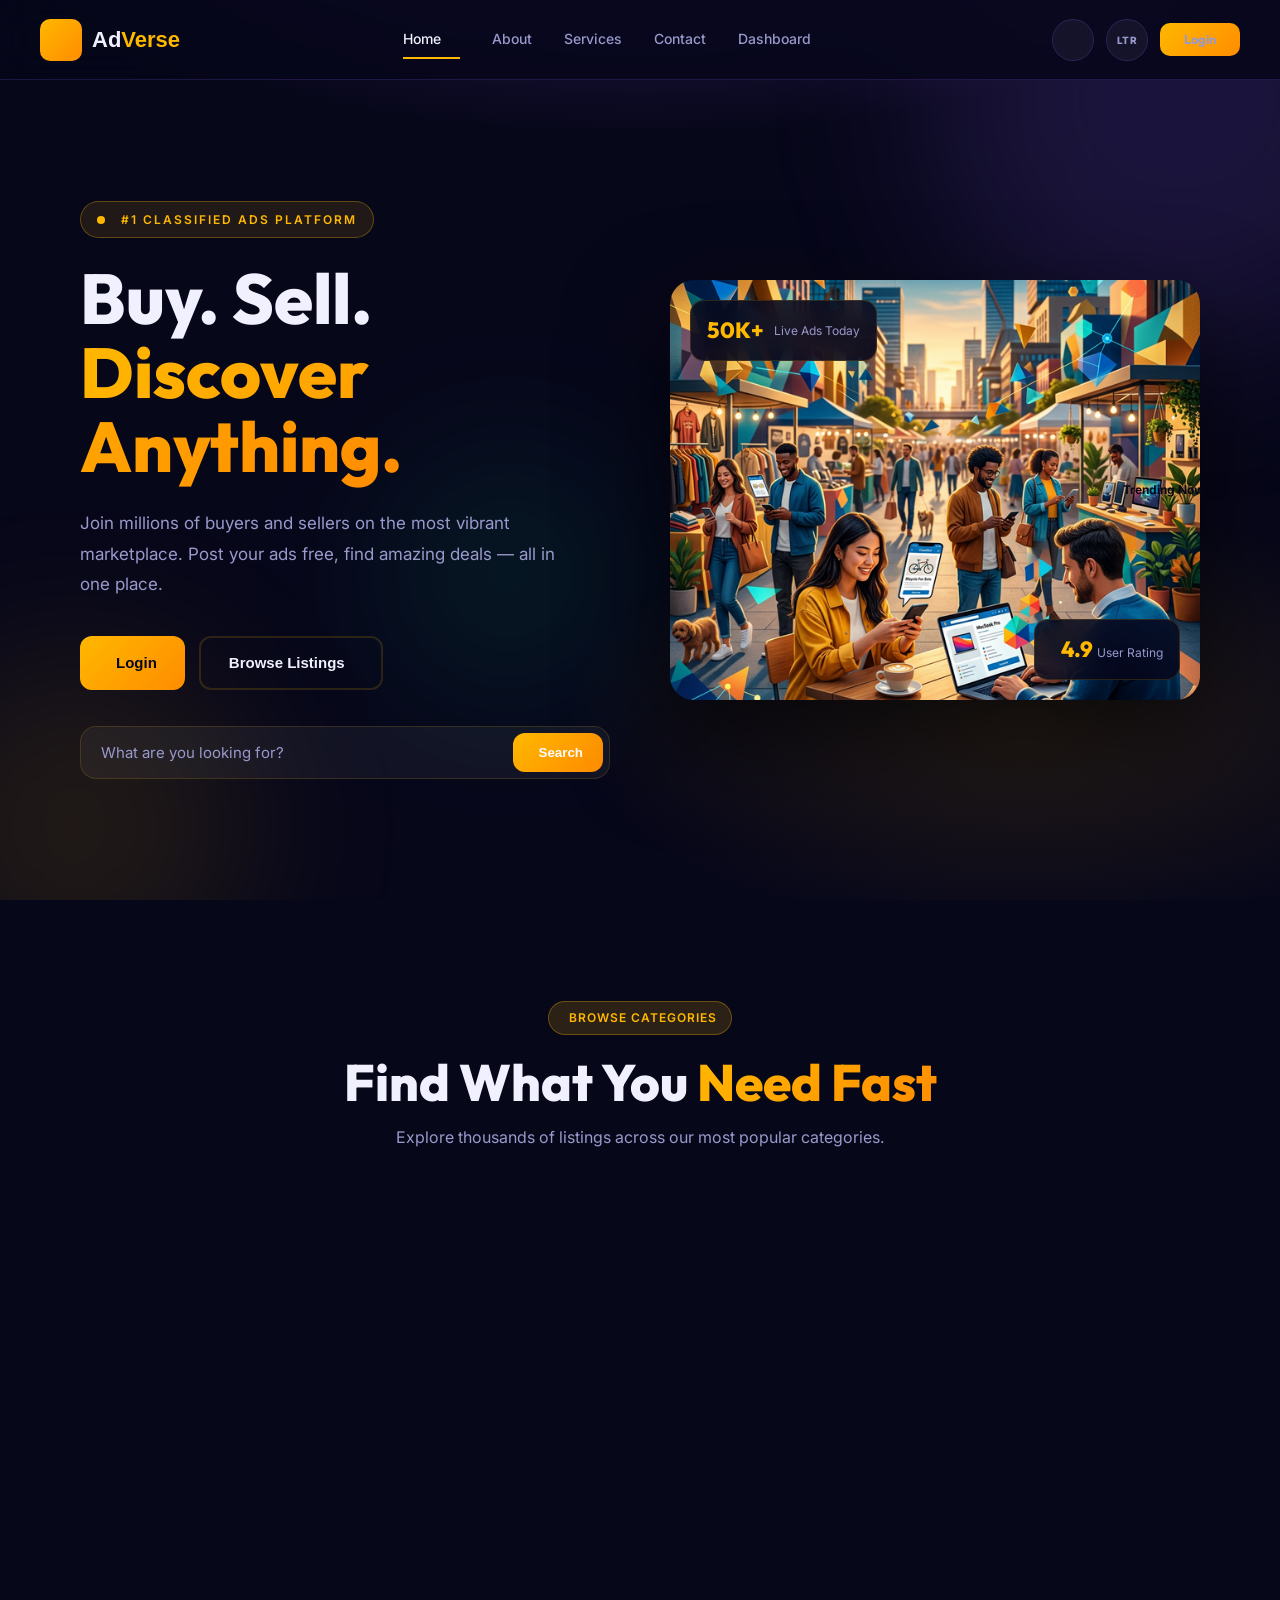
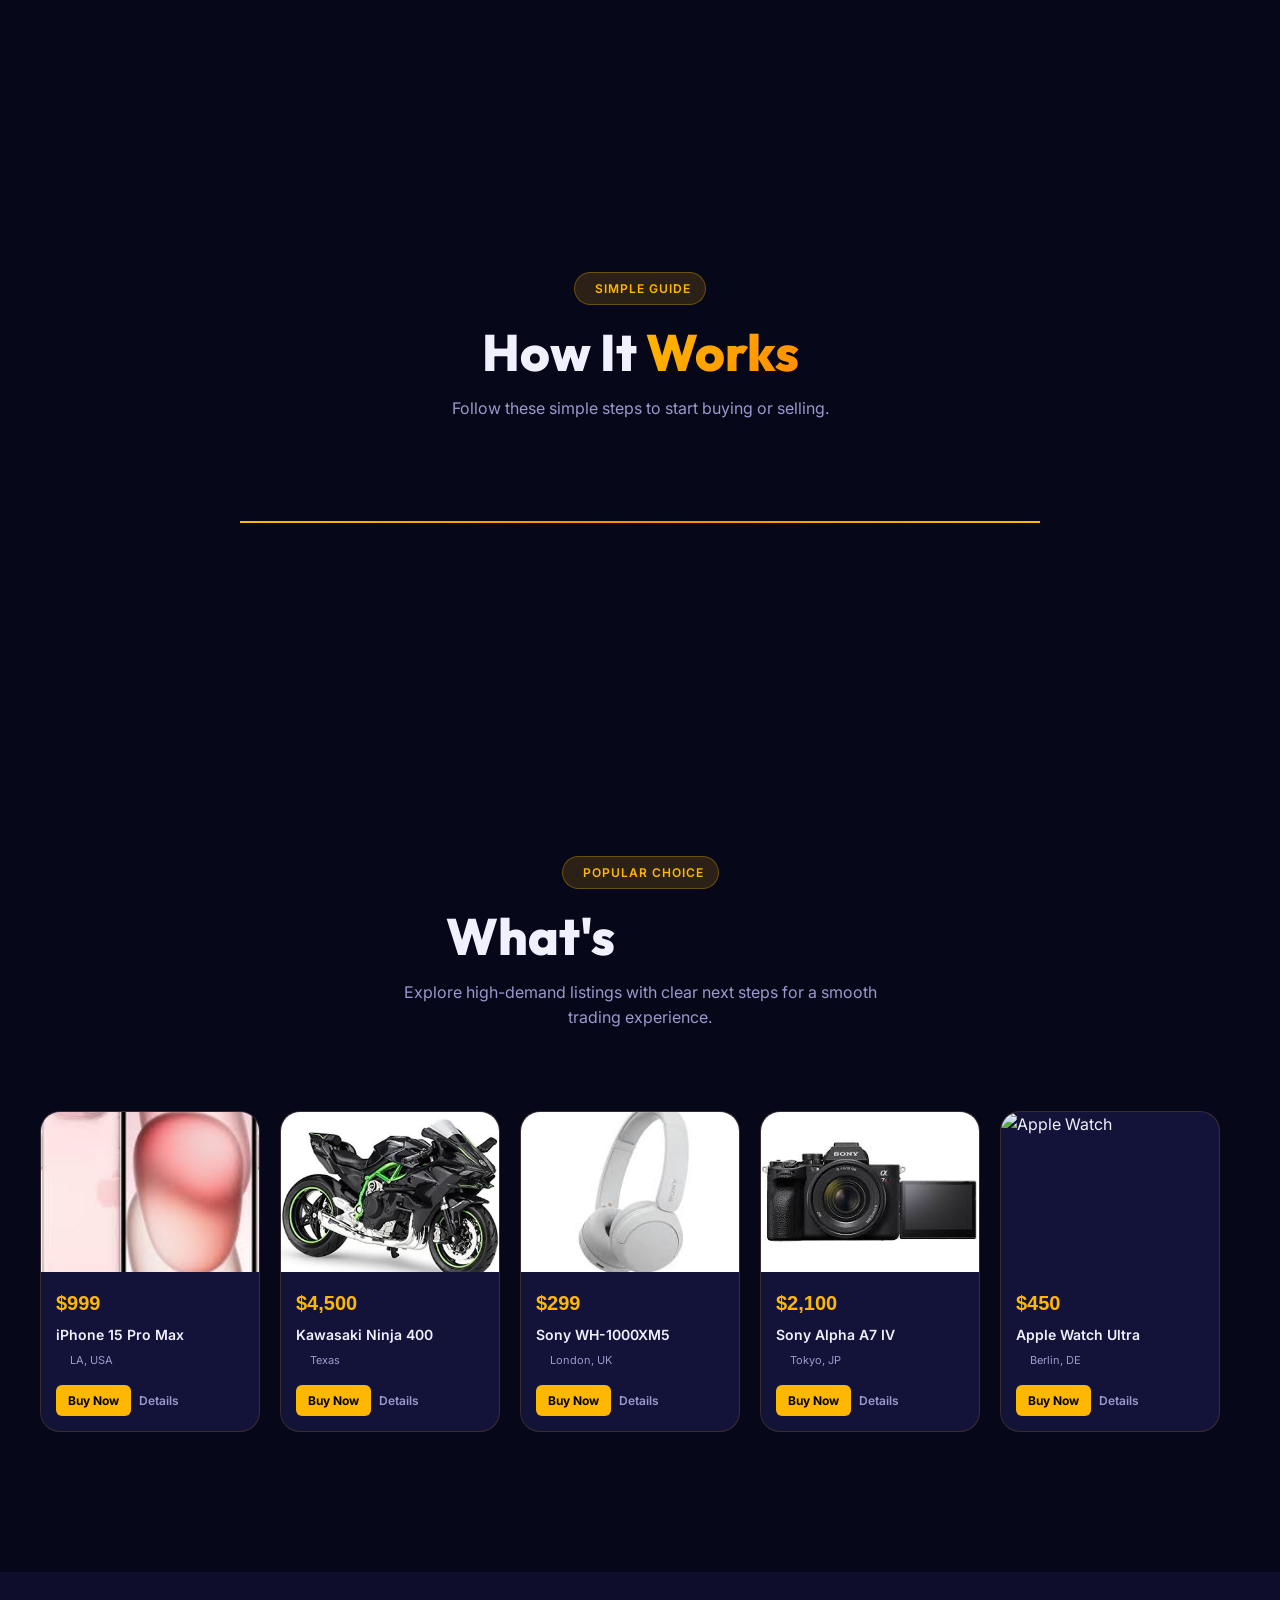
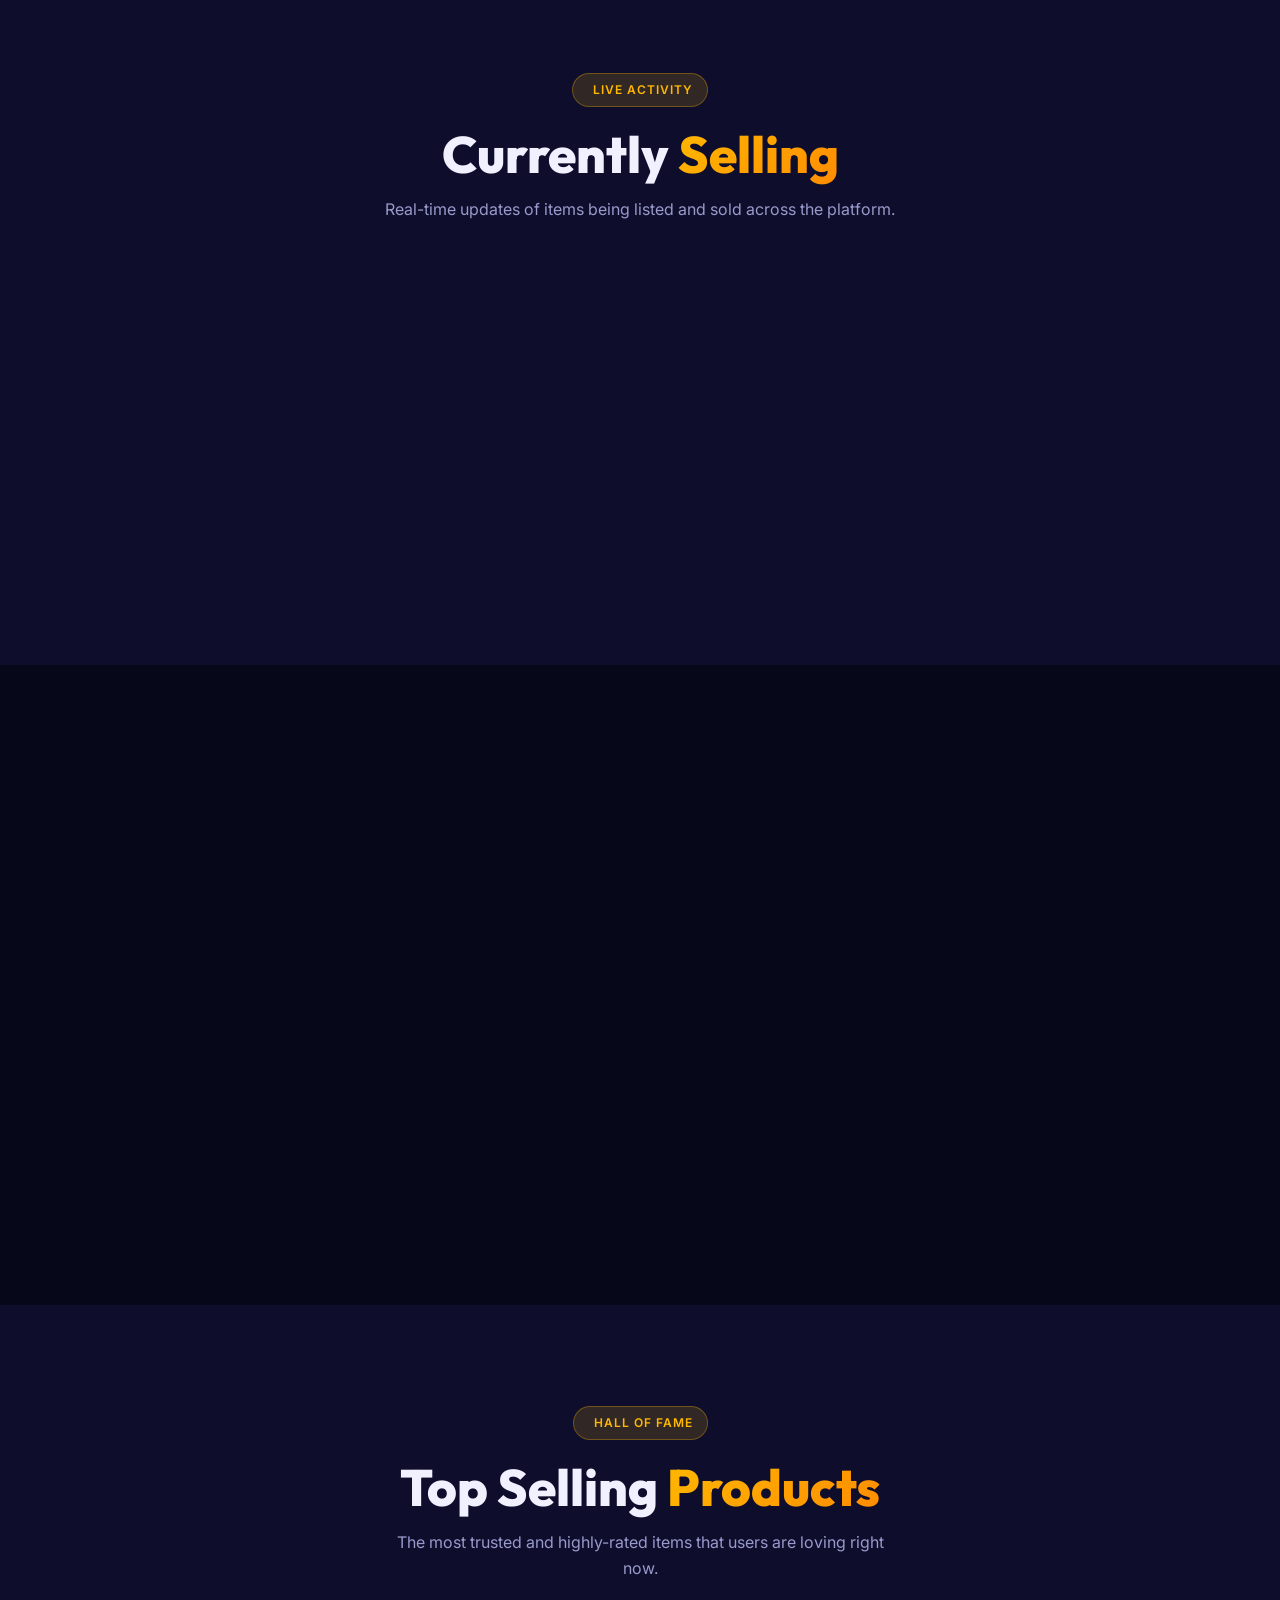
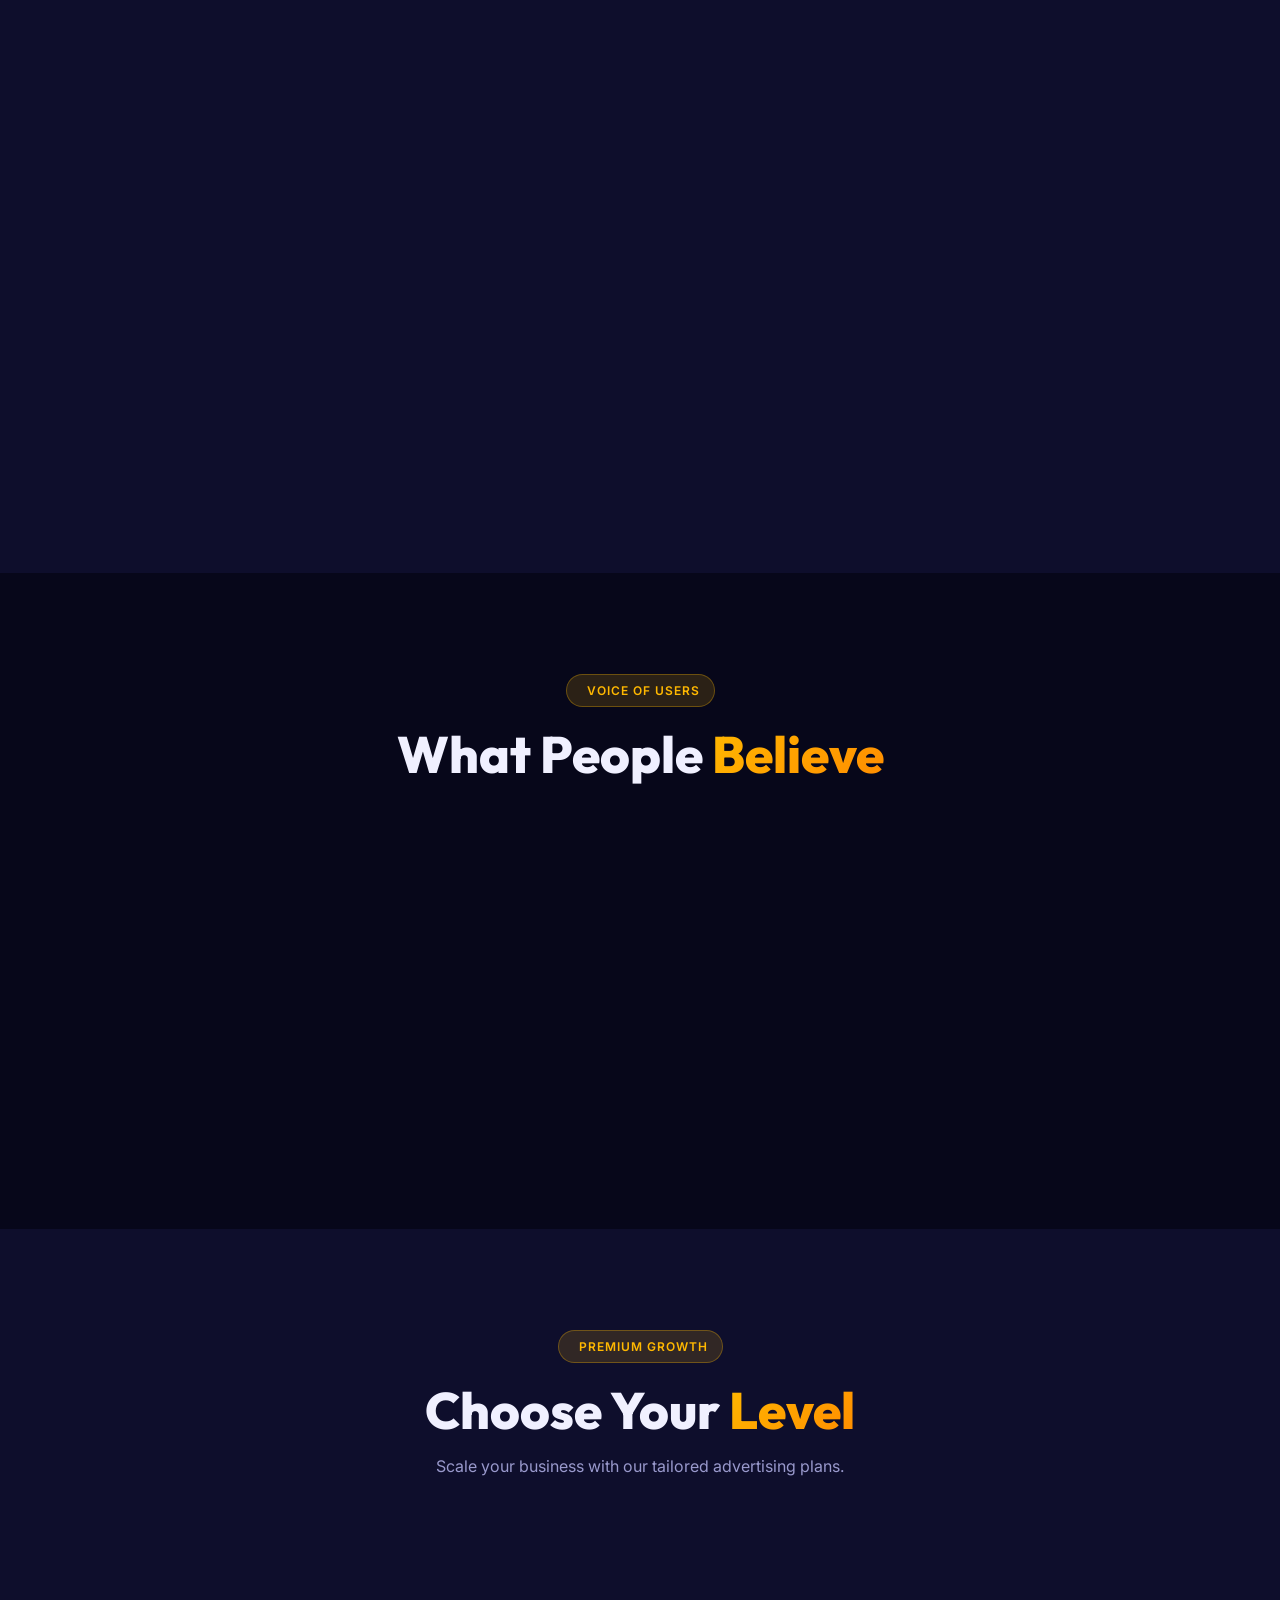
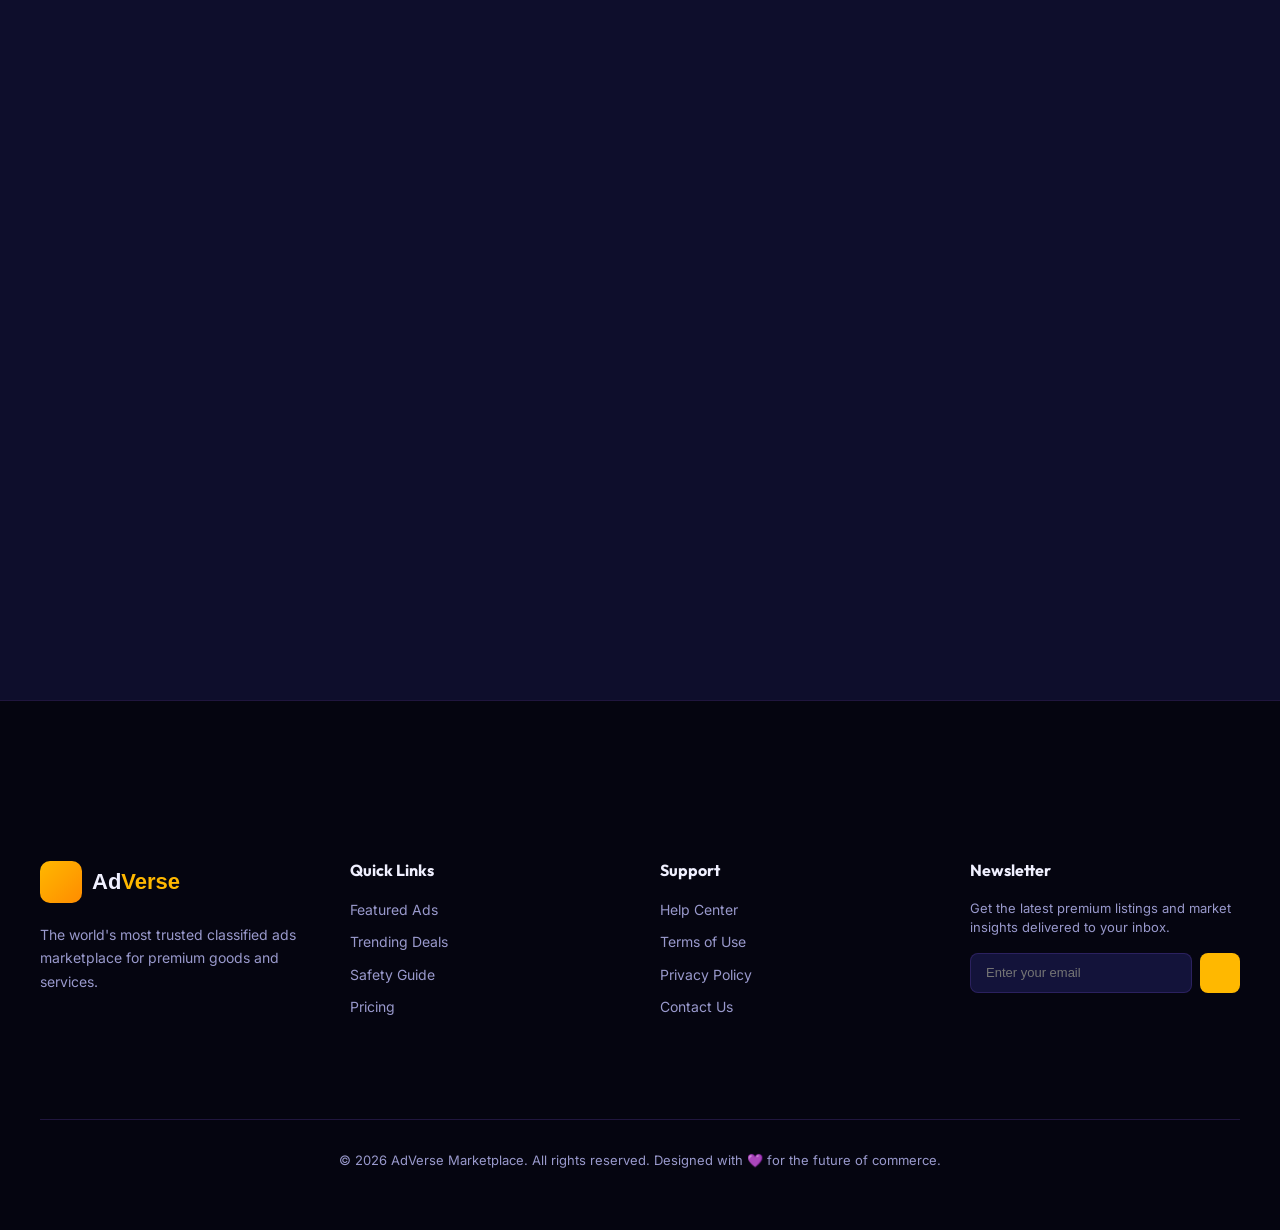
==== commit e3f4e8a4: "dfghj" ====
--- a/index.html
+++ b/index.html
@@ -249,8 +249,8 @@
     <div class="container">
       <div class="section-header">
         <div class="tag"><i data-lucide="bar-chart-2"></i> Popular Choice</div>
-        <h2>What's <span class="gradient-text-2">Selling Fast</span></h2>
-        <p>Join the trend and explore items that are disappearing quickly.</p>
+        <h2>What's <span class="gradient-text-2">Trending</span></h2>
+        <p>Explore high-demand listings with clear next steps for a smooth trading experience.</p>
       </div>
     </div>
     <div class="trending-scroll">
@@ -260,6 +260,10 @@
           <div class="trend-price">$999</div>
           <div class="trend-title">iPhone 15 Pro Max</div>
           <div class="trend-loc"><i data-lucide="map-pin" style="width:10px"></i> LA, USA</div>
+          <div class="trend-ctas">
+            <a href="#" class="btn-sm-primary">Buy Now</a>
+            <a href="#" class="btn-sm-link">Details</a>
+          </div>
         </div>
       </div>
       <div class="trend-card">
@@ -268,6 +272,10 @@
           <div class="trend-price">$4,500</div>
           <div class="trend-title">Kawasaki Ninja 400</div>
           <div class="trend-loc"><i data-lucide="map-pin" style="width:10px"></i> Texas</div>
+          <div class="trend-ctas">
+            <a href="#" class="btn-sm-primary">Buy Now</a>
+            <a href="#" class="btn-sm-link">Details</a>
+          </div>
         </div>
       </div>
       <div class="trend-card">
@@ -276,6 +284,10 @@
           <div class="trend-price">$299</div>
           <div class="trend-title">Sony WH-1000XM5</div>
           <div class="trend-loc"><i data-lucide="map-pin" style="width:10px"></i> London, UK</div>
+          <div class="trend-ctas">
+            <a href="#" class="btn-sm-primary">Buy Now</a>
+            <a href="#" class="btn-sm-link">Details</a>
+          </div>
         </div>
       </div>
       <div class="trend-card">
@@ -284,6 +296,10 @@
           <div class="trend-price">$2,100</div>
           <div class="trend-title">Sony Alpha A7 IV</div>
           <div class="trend-loc"><i data-lucide="map-pin" style="width:10px"></i> Tokyo, JP</div>
+          <div class="trend-ctas">
+            <a href="#" class="btn-sm-primary">Buy Now</a>
+            <a href="#" class="btn-sm-link">Details</a>
+          </div>
         </div>
       </div>
       <div class="trend-card">
@@ -292,6 +308,111 @@
           <div class="trend-price">$450</div>
           <div class="trend-title">Apple Watch Ultra</div>
           <div class="trend-loc"><i data-lucide="map-pin" style="width:10px"></i> Berlin, DE</div>
+          <div class="trend-ctas">
+            <a href="#" class="btn-sm-primary">Buy Now</a>
+            <a href="#" class="btn-sm-link">Details</a>
+          </div>
+        </div>
+      </div>
+    </div>
+  </section>
+
+  <!-- New Section: Currently Selling (Live Activity) -->
+  <section class="live-activity section-pad" style="background: var(--bg-secondary);">
+    <div class="container">
+      <div class="section-header">
+        <div class="tag"><i data-lucide="activity"></i> Live Activity</div>
+        <h2>Currently <span class="gradient-text">Selling</span></h2>
+        <p>Real-time updates of items being listed and sold across the platform.</p>
+      </div>
+      <div class="activity-feed-compact reveal">
+        <div class="activity-item-v3">
+          <div class="activity-dot"></div>
+          <div class="activity-text">
+            <strong>MacBook Pro M3</strong> listed in <strong>New York</strong>
+            <small>Just now</small>
+          </div>
+          <div class="activity-val">$1,999</div>
+          <a href="#" class="btn-tiny">View</a>
+        </div>
+        <div class="activity-item-v3">
+          <div class="activity-dot"></div>
+          <div class="activity-text">
+            <strong>Mountain Bike</strong> sold in <strong>Vancouver</strong>
+            <small>2m ago</small>
+          </div>
+          <div class="activity-val">Sold</div>
+          <a href="#" class="btn-tiny">Details</a>
+        </div>
+        <div class="activity-item-v3">
+          <div class="activity-dot"></div>
+          <div class="activity-text">
+            <strong>Gaming PC</strong> listed in <strong>Berlin</strong>
+            <small>5m ago</small>
+          </div>
+          <div class="activity-val">$1,200</div>
+          <a href="#" class="btn-tiny">View</a>
+        </div>
+      </div>
+    </div>
+  </section>
+
+  <!-- New Section: Limited-time Offers -->
+  <section class="flash-deals section-pad">
+    <div class="container">
+      <div class="flash-banner reveal">
+        <div class="flash-content">
+          <div class="tag" style="background: rgba(255, 184, 0, 0.2); color: var(--accent-gold); border-color: var(--accent-gold);"><i data-lucide="zap"></i> Flash Sale</div>
+          <h2 style="font-size: 48px; margin-bottom: 20px;">Limited-time <span class="gradient-text">Offers</span></h2>
+          <p style="margin-bottom: 30px; opacity: 0.8;">Premium listings at unbeatable prices. Act fast before they're gone!</p>
+          <div class="timer-v2" id="flashTimer">
+            <div class="timer-box-v2"><strong>02</strong><small>Hours</small></div>
+            <div class="timer-box-v2"><strong>45</strong><small>Mins</small></div>
+            <div class="timer-box-v2"><strong>12</strong><small>Secs</small></div>
+          </div>
+        </div>
+        <div class="flash-visual">
+          <a href="#" class="btn-primary" style="padding: 20px 40px; font-size: 18px;">Explore Deals <i data-lucide="arrow-right"></i></a>
+        </div>
+      </div>
+    </div>
+  </section>
+
+  <!-- New Section: Top Selling Products -->
+  <section class="top-selling section-pad" style="background: var(--bg-secondary);">
+    <div class="container">
+      <div class="section-header">
+        <div class="tag"><i data-lucide="award"></i> Hall of Fame</div>
+        <h2>Top Selling <span class="gradient-text">Products</span></h2>
+        <p>The most trusted and highly-rated items that users are loving right now.</p>
+      </div>
+      <div class="top-grid">
+        <div class="top-item reveal">
+           <div class="top-img"><img src="https://images.unsplash.com/photo-1542496658-e33a6d0d50f6?auto=format&fit=crop&w=400&q=80" alt="Watch"></div>
+           <div class="top-info">
+             <h4>Premium Leather Watch</h4>
+             <p>Sold 150+ times this week</p>
+             <div class="top-price">$120</div>
+             <a href="#" class="btn-secondary btn-sm">Explore More</a>
+           </div>
+        </div>
+        <div class="top-item reveal delay-1">
+           <div class="top-img"><img src="https://images.unsplash.com/photo-1505740420928-5e560c06d30e?auto=format&fit=crop&w=400&q=80" alt="Headphones"></div>
+           <div class="top-info">
+             <h4>Noise Cancelling Headphones</h4>
+             <p>Sold 200+ times this week</p>
+             <div class="top-price">$250</div>
+             <a href="#" class="btn-secondary btn-sm">Explore More</a>
+           </div>
+        </div>
+        <div class="top-item reveal delay-2">
+           <div class="top-img"><img src="https://images.unsplash.com/photo-1523275335684-37898b6baf30?auto=format&fit=crop&w=400&q=80" alt="Product"></div>
+           <div class="top-info">
+             <h4>Minimalist Smart Watch</h4>
+             <p>Sold 90+ times this week</p>
+             <div class="top-price">$180</div>
+             <a href="#" class="btn-secondary btn-sm">Explore More</a>
+           </div>
         </div>
       </div>
     </div>
@@ -371,11 +492,12 @@
           <div class="price-label">Starter</div>
           <div class="price-amount"><sub>$</sub>0</div>
           <div class="price-period">Forever Free</div>
+          <p style="font-size: 13px; color: var(--text-muted); margin-bottom: 20px;">Perfect for casual sellers looking to clear out a few items.</p>
           <ul class="price-features">
             <li class="yes">5 Active Listings</li>
             <li class="yes">Standard Support</li>
             <li class="no">Priority Placement</li>
-            <li class="no">Badge of Trust</li>
+            <li class="no">Verified Badge</li>
           </ul>
           <button class="price-btn">Get Started</button>
         </div>
@@ -384,11 +506,12 @@
           <div class="price-label">Pro Seller</div>
           <div class="price-amount"><sub>$</sub>29</div>
           <div class="price-period">Per Month</div>
+          <p style="font-size: 13px; color: rgba(255,255,255,0.8); margin-bottom: 20px;">Designed for power users and small businesses seeking growth.</p>
           <ul class="price-features">
             <li class="yes">50 Active Listings</li>
             <li class="yes">Priority Support</li>
             <li class="yes">Highlighted Ads</li>
-            <li class="no">Expert Consulting</li>
+            <li class="yes">Verified Badge</li>
           </ul>
           <button class="price-btn">Start 14-Day Trial</button>
         </div>
@@ -396,6 +519,7 @@
           <div class="price-label">Enterprise</div>
           <div class="price-amount"><sub>$</sub>99</div>
           <div class="price-period">Per Month</div>
+          <p style="font-size: 13px; color: var(--text-muted); margin-bottom: 20px;">The ultimate solution for large dealerships and organizations.</p>
           <ul class="price-features">
             <li class="yes">Unlimited Ads</li>
             <li class="yes">Dedicated Manager</li>
--- a/style.css
+++ b/style.css
@@ -1,4 +1,4 @@
-@import url('https://fonts.googleapis.com/css2?family=Syne:wght@400;600;700;800&family=Space+Grotesk:wght@300;400;500;600;700&family=Bebas+Neue&family=DM+Sans:ital,wght@0,300;0,400;0,500;1,300&display=swap');
+@import url('https://fonts.googleapis.com/css2?family=Outfit:wght@300;400;500;600;700;800&family=Inter:wght@300;400;500;600;700&display=swap');
 
 :root {
    --bg-primary: #07071A;
@@ -6,13 +6,11 @@
    --bg-card: #13133A;
    --bg-card2: #1A1A4A;
    --accent-gold: #FFB800;
-   --accent-purple: #8B5CF6;
-   --accent-mint: #00F5A0;
-   --accent-pink: #FF3CAC;
-   --accent-blue: #2196F3;
+   --accent-primary: #FFB800;
+   --accent-secondary: #FF8C00;
    --text-primary: #F0F0FF;
    --text-muted: #9999CC;
-   --border: rgba(139, 92, 246, 0.2);
+   --border: rgba(255, 184, 0, 0.15);
    --header-h: 80px;
    --transition: 0.35s cubic-bezier(.4, 0, .2, 1);
 }
@@ -72,7 +70,7 @@
 }
 [data-theme="light"] .hero .hero-sub,
 [data-theme="light"] .hero .hero-desc {
-    color: #444 !important;
+    color: #333333 !important;
 }
 [data-theme="light"] .hero-badge {
     background: rgba(255,255,255,0.85);
@@ -148,12 +146,12 @@
     justify-content: center;
     transition: all var(--transition);
     flex-shrink: 0;
-    font-family: 'Space Grotesk', sans-serif;
+    font-family: 'Inter', sans-serif;
 }
 
 .theme-toggle:hover, .lang-toggle:hover {
-    border-color: var(--accent-purple);
-    color: var(--accent-purple);
+    border-color: var(--accent-gold);
+    color: var(--accent-gold);
     transform: scale(1.05);
 }
 
@@ -193,7 +191,7 @@
 }
 
 body {
-   font-family: 'Space Grotesk', sans-serif;
+   font-family: 'Inter', sans-serif;
    background: var(--bg-primary);
    color: var(--text-primary);
    overflow-x: hidden;
@@ -235,7 +233,7 @@
 [data-theme="light"] small,
 [data-theme="light"] li,
 [data-theme="light"] label {
-   color: var(--text-primary);
+   color: #2D3436;
 }
 
 /* ── Stat cards (Home 1 counter section) ── */
@@ -323,7 +321,13 @@
 [data-theme="light"] .price-card .price-amount,
 [data-theme="light"] .price-card .price-period,
 [data-theme="light"] .price-card .price-features li {
-   color: var(--text-primary) !important;
+   color: #2D3436 !important;
+}
+[data-theme="light"] .price-card.popular .price-label,
+[data-theme="light"] .price-card.popular .price-amount,
+[data-theme="light"] .price-card.popular .price-period,
+[data-theme="light"] .price-card.popular li {
+   color: #ffffff !important;
 }
 [data-theme="light"] .price-card.popular {
    background: linear-gradient(135deg, #6d28d9, #8B5CF6);
@@ -559,19 +563,34 @@
 .hero,
 .hero-v5-redesign,
 .hero-about-v4 {
+    color: var(--text-primary);
+}
+
+[data-theme="dark"] .hero h1, 
+[data-theme="dark"] .hero h2, 
+[data-theme="dark"] .hero h3, 
+[data-theme="dark"] .hero p, 
+[data-theme="dark"] .hero span,
+[data-theme="dark"] .hero-v5-redesign h1, 
+[data-theme="dark"] .hero-v5-redesign h2, 
+[data-theme="dark"] .hero-v5-redesign p, 
+[data-theme="dark"] .hero-v5-redesign span,
+[data-theme="dark"] .hero-about-v4 h1, 
+[data-theme="dark"] .hero-about-v4 p {
     color: #F0F0FF;
 }
-.hero h1, .hero h2, .hero h3, .hero p, .hero span,
-.hero-v5-redesign h1, .hero-v5-redesign h2, .hero-v5-redesign p, .hero-v5-redesign span,
-.hero-about-v4 h1, .hero-about-v4 p {
-    color: #F0F0FF;
-}
-.hero a, .hero-v5-redesign a {
+
+
+
+
+[data-theme="dark"] .hero a, 
+[data-theme="dark"] .hero-v5-redesign a {
     color: rgba(240,240,255,0.7);
 }
 
-
-/* ── CTA Final section (Home 1) — keep dark ── */
+.hero a:hover, .hero-v5-redesign a:hover {
+    color: var(--accent-gold);
+}
 .cta-final h2,
 .cta-final p {
    color: inherit;
@@ -684,7 +703,7 @@
 .logo-icon {
    width: 42px;
    height: 42px;
-   background: linear-gradient(135deg, var(--accent-gold), var(--accent-purple));
+   background: linear-gradient(135deg, var(--accent-gold), var(--accent-secondary));
    border-radius: 10px;
    display: flex;
    align-items: center;
@@ -726,7 +745,7 @@
    align-items: center;
    gap: 5px;
    padding: 8px 14px;
-   font-family: 'Space Grotesk', sans-serif;
+   font-family: 'Inter', sans-serif;
    font-weight: 500;
    font-size: 14px;
    color: var(--text-muted);
@@ -842,8 +861,8 @@
 }
 
 .btn-globe:hover {
-   border-color: var(--accent-purple);
-   color: var(--accent-purple)
+   border-color: var(--accent-gold);
+   color: var(--accent-gold)
 }
 
 .btn-post {
@@ -852,7 +871,7 @@
    border: none;
    padding: 10px 24px;
    border-radius: 10px;
-   font-family: 'Syne', sans-serif;
+   font-family: 'Outfit', sans-serif;
    font-weight: 700;
    font-size: 13px;
    cursor: pointer;
@@ -1014,9 +1033,9 @@
    display: inline-flex;
    align-items: center;
    gap: 6px;
-   background: rgba(139, 92, 246, 0.15);
-   border: 1px solid rgba(139, 92, 246, 0.3);
-   color: var(--accent-purple);
+   background: rgba(255, 184, 0, 0.15);
+   border: 1px solid rgba(255, 184, 0, 0.3);
+   color: var(--accent-gold);
    padding: 6px 14px;
    border-radius: 50px;
    font-size: 12px;
@@ -1035,12 +1054,12 @@
 h2,
 h3,
 h4 {
-   font-family: 'Syne', sans-serif;
+   font-family: 'Outfit', sans-serif;
    line-height: 1.15
 }
 
 .gradient-text {
-   background: linear-gradient(135deg, var(--accent-gold) 0%, var(--accent-pink) 50%, var(--accent-purple) 100%);
+   background: linear-gradient(135deg, var(--accent-gold) 0%, var(--accent-secondary) 100%);
    -webkit-background-clip: text;
    -webkit-text-fill-color: transparent;
    background-clip: text
@@ -1285,8 +1304,8 @@
 }
 
 .btn-secondary:hover {
-   border-color: var(--accent-purple);
-   background: rgba(139, 92, 246, 0.1)
+   border-color: var(--accent-gold);
+   background: rgba(255, 184, 0, 0.1)
 }
 
 .hero-search {
@@ -1309,7 +1328,7 @@
    background: none;
    border: none;
    outline: none;
-   font-family: 'Space Grotesk', sans-serif;
+   font-family: 'Inter', sans-serif;
    font-size: 15px;
    color: var(--text-primary);
    padding: 8px 0
@@ -1336,7 +1355,7 @@
 }
 
 .search-btn {
-   background: linear-gradient(135deg, var(--accent-purple), var(--accent-pink));
+   background: linear-gradient(135deg, var(--accent-gold), var(--accent-secondary));
    border: none;
    border-radius: 12px;
    padding: 12px 20px;
@@ -1395,7 +1414,7 @@
 }
 
 .badge-num {
-   font-family: 'Syne', sans-serif;
+   font-family: 'Outfit', sans-serif;
    font-weight: 800;
    font-size: 22px;
    color: var(--accent-gold)
@@ -1617,6 +1636,14 @@
    margin: 0 auto
 }
 
+
+@media (max-width: 1024px) {
+   .cat-grid {
+      grid-template-columns: 1fr !important;
+      gap: 30px !important;
+   }
+}
+
 .cat-card {
    display: flex;
    flex-direction: column;
@@ -1675,7 +1702,7 @@
 }
 
 .cat-name {
-   font-family: 'Syne', sans-serif;
+   font-family: 'Outfit', sans-serif;
    font-weight: 700;
    font-size: 15px;
    color: var(--text-primary);
@@ -1758,9 +1785,9 @@
 }
 
 .badge-hot {
-   background: rgba(255, 60, 172, 0.15);
-   border: 1px solid rgba(255, 60, 172, 0.3);
-   color: var(--accent-pink)
+   background: rgba(255, 140, 0, 0.15);
+   border: 1px solid rgba(255, 140, 0, 0.3);
+   color: var(--accent-secondary)
 }
 
 .badge-new {
@@ -1776,7 +1803,7 @@
 }
 
 .ad-title {
-   font-family: 'Syne', sans-serif;
+   font-family: 'Outfit', sans-serif;
    font-weight: 700;
    font-size: 17px;
    color: var(--text-primary);
@@ -1804,7 +1831,7 @@
     justify-content: center;
     position: relative;
     padding: 120px 40px;
-    background: radial-gradient(circle at 10% 10%, rgba(139, 92, 246, 0.4) 0%, transparent 40%),
+    background: radial-gradient(circle at 10% 10%, rgba(255, 184, 0, 0.15) 0%, transparent 40%),
                 radial-gradient(circle at 90% 90%, rgba(255, 184, 0, 0.2) 0%, transparent 50%),
                 var(--bg-primary);
     overflow: hidden;
@@ -1869,33 +1896,33 @@
 
 .cat-card-v2:hover {
     transform: translateY(-15px);
-    border-color: var(--accent-mint);
-    border-bottom-color: var(--accent-mint);
-    background: rgba(0, 245, 160, 0.04);
+    border-color: var(--accent-gold);
+    border-bottom-color: var(--accent-gold);
+    background: rgba(255, 184, 0, 0.04);
 }
 
 .cat-icon-v2 {
     width: 80px;
     height: 80px;
-    background: rgba(139, 92, 246, 0.1);
+    background: rgba(255, 184, 0, 0.1);
     border-radius: 20px;
     display: flex;
     align-items: center;
     justify-content: center;
     margin-bottom: 30px;
-    color: var(--accent-purple);
+    color: var(--accent-gold);
     transition: all 0.4s;
 }
 
 .cat-card-v2:hover .cat-icon-v2 {
-    background: var(--accent-mint);
+    background: var(--accent-gold);
     color: #000;
     transform: rotate(10deg);
 }
 
 /* Flash Banner V3 */
 .flash-banner {
-    background: linear-gradient(135deg, #1A1A4A 0%, #301A5A 100%);
+    background: linear-gradient(135deg, #1A1A4A 0%, #4A2B00 100%);
     padding: 80px;
     border-radius: 45px;
     display: flex;
@@ -1913,7 +1940,7 @@
     content: '';
     position: absolute;
     top: -50%; left: -50%; width: 200%; height: 200%;
-    background: radial-gradient(circle, rgba(255, 60, 172, 0.1), transparent 70%);
+    background: radial-gradient(circle, rgba(255, 184, 0, 0.1), transparent 70%);
 }
 
 .timer-v2 {
@@ -2026,7 +2053,7 @@
 .map-point {
     position: absolute;
     width: 12px; height: 12px;
-    background: var(--accent-pink);
+    background: var(--accent-gold);
     border-radius: 50%;
 }
 
@@ -2035,7 +2062,7 @@
     position: absolute;
     inset: -10px;
     border-radius: 50%;
-    border: 2px solid var(--accent-pink);
+    border: 2px solid var(--accent-gold);
     animation: pulseMap 1.5s infinite;
 }
 
@@ -2058,7 +2085,7 @@
     position: absolute;
     left: 20px; top: 0; bottom: 0;
     width: 2px;
-    background: linear-gradient(to bottom, var(--accent-purple), var(--accent-mint));
+    background: linear-gradient(to bottom, var(--accent-gold), var(--accent-secondary));
 }
 
 .roadmap-node {
@@ -2072,7 +2099,7 @@
 
 .roadmap-node:hover {
     background: rgba(255, 255, 255, 0.04);
-    border-color: var(--accent-purple);
+    border-color: var(--accent-gold);
 }
 
 .roadmap-node::before {
@@ -2081,9 +2108,9 @@
     left: -75px; top: 40px;
     width: 32px; height: 32px;
     background: var(--bg-primary);
-    border: 6px solid var(--accent-purple);
+    border: 6px solid var(--accent-gold);
     border-radius: 50%;
-    box-shadow: 0 0 20px var(--accent-purple);
+    box-shadow: 0 0 20px var(--accent-gold);
 }
 
 /* Multi-Step success guide */
@@ -2131,7 +2158,7 @@
 .img-v3-placeholder {
     width: 100%;
     aspect-ratio: 1/1;
-    background: linear-gradient(135deg, #1A1A4A, #301A5A);
+    background: linear-gradient(135deg, #1A1A4A, #4A2B00);
     border-radius: 40px;
     display: flex;
     align-items: center;
@@ -2170,8 +2197,8 @@
     width: 10px;
     height: 10px;
     border-radius: 50%;
-    background: var(--accent-purple);
-    box-shadow: 0 0 10px var(--accent-purple);
+    background: var(--accent-gold);
+    box-shadow: 0 0 10px var(--accent-gold);
 }
 
 .activity-val {
@@ -2217,12 +2244,12 @@
    left: 10%;
    right: 10%;
    height: 2px;
-   background: linear-gradient(90deg, var(--accent-purple), var(--accent-pink), var(--accent-gold));
+   background: linear-gradient(90deg, var(--accent-gold), var(--accent-secondary), var(--accent-gold));
    z-index: 0
 }
 
 .rtl .steps::before {
-   background: linear-gradient(270deg, var(--accent-purple), var(--accent-pink), var(--accent-gold))
+   background: linear-gradient(270deg, var(--accent-gold), var(--accent-secondary), var(--accent-gold))
 }
 
 .step {
@@ -2237,7 +2264,7 @@
    width: 80px;
    height: 80px;
    background: var(--bg-card);
-   border: 2px solid var(--accent-purple);
+   border: 2px solid var(--accent-gold);
    border-radius: 50%;
    display: flex;
    align-items: center;
@@ -2249,7 +2276,7 @@
 }
 
 .step:hover .step-icon {
-   background: var(--accent-purple);
+   background: var(--accent-gold);
    transform: scale(1.1)
 }
 
@@ -2271,7 +2298,7 @@
 }
 
 .step h3 {
-   font-family: 'Syne', sans-serif;
+   font-family: 'Outfit', sans-serif;
    font-weight: 700;
    font-size: 18px;
    margin-bottom: 8px
@@ -2323,7 +2350,7 @@
    content: '';
    position: absolute;
    inset: 0;
-   background: linear-gradient(135deg, rgba(139, 92, 246, 0.2), transparent)
+   background: linear-gradient(135deg, rgba(255, 184, 0, 0.2), transparent)
 }
 
 .split-content h2 {
@@ -2385,7 +2412,7 @@
 }
 
 .trending-scroll::-webkit-scrollbar-thumb {
-   background: var(--accent-purple);
+   background: var(--accent-gold);
    border-radius: 2px
 }
 
@@ -3240,7 +3267,7 @@
    border: 1px solid var(--border);
    border-radius: 12px;
    padding: 14px 18px;
-   font-family: 'Space Grotesk', sans-serif;
+   font-family: 'Inter', sans-serif;
    color: var(--text-primary);
    font-size: 15px;
    outline: none;
@@ -3962,7 +3989,7 @@
 
 .pricing-v4-card.popular {
     background: rgba(139, 92, 246, 0.05);
-    border-color: var(--accent-purple);
+    border-color: var(--accent-gold);
     transform: scale(1.05);
     z-index: 10;
 }
@@ -4106,7 +4133,7 @@
 
 .form-v4-input:focus, .form-v4-textarea:focus {
     outline: none;
-    border-color: var(--accent-purple);
+    border-color: var(--accent-gold);
     background: rgba(139, 92, 246, 0.05);
 }
 
@@ -4442,6 +4469,10 @@
    text-transform: uppercase !important;
    letter-spacing: 2px !important;
    font-weight: 700 !important;
+   background: var(--bg-card2);
+   color: var(--accent-gold);
+   border-radius: 6px;
+   display: inline-block;
 }
 
 
@@ -4469,7 +4500,7 @@
 }
 .trend-card:hover {
     transform: translateY(-8px);
-    border-color: var(--accent-purple);
+    border-color: var(--accent-gold);
     box-shadow: 0 15px 40px rgba(0,0,0,0.4);
 }
 .trend-img {
@@ -4663,3 +4694,402 @@
     section { overflow-x: hidden; }
     body { overflow-x: hidden; }
 }
+/* ── New Engagement Styles ── */
+.trend-ctas {
+    display: flex;
+    gap: 8px;
+    margin-top: 15px;
+}
+
+.btn-sm-primary {
+    background: var(--accent-gold);
+    color: #000;
+    padding: 6px 12px;
+    border-radius: 6px;
+    font-size: 12px;
+    font-weight: 700;
+    text-decoration: none;
+    transition: var(--transition);
+}
+
+.btn-sm-primary:hover {
+    background: var(--accent-secondary);
+    transform: translateY(-2px);
+}
+
+.btn-sm-link {
+    color: var(--text-muted);
+    font-size: 12px;
+    font-weight: 600;
+    text-decoration: none;
+    padding: 6px 0;
+    transition: var(--transition);
+}
+
+.btn-sm-link:hover {
+    color: var(--accent-gold);
+}
+
+.activity-feed-compact {
+    display: grid;
+    gap: 15px;
+    max-width: 800px;
+    margin: 0 auto;
+}
+
+.btn-tiny {
+    background: rgba(255, 184, 0, 0.1);
+    color: var(--accent-gold);
+    border: 1px solid var(--border);
+    padding: 4px 10px;
+    border-radius: 4px;
+    font-size: 11px;
+    font-weight: 600;
+    text-decoration: none;
+}
+
+.top-grid {
+    display: grid;
+    grid-template-columns: repeat(3, 1fr);
+    gap: 30px;
+    max-width: 1200px;
+    margin: 0 auto;
+}
+
+.top-item {
+    background: var(--bg-card);
+    border: 1px solid var(--border);
+    border-radius: 20px;
+    overflow: hidden;
+    display: flex;
+    flex-direction: column;
+    transition: var(--transition);
+}
+
+.top-item:hover {
+    transform: translateY(-10px);
+    border-color: var(--accent-gold);
+}
+
+.top-img {
+    height: 200px;
+    overflow: hidden;
+}
+
+.top-img img {
+    width: 100%;
+    height: 100%;
+    object-fit: cover;
+    transition: transform 0.5s ease;
+}
+
+.top-item:hover .top-img img {
+    transform: scale(1.1);
+}
+
+.top-info {
+    padding: 25px;
+    text-align: center;
+}
+
+.top-info h4 {
+    font-size: 18px;
+    margin-bottom: 10px;
+}
+
+.top-info p {
+    font-size: 13px;
+    color: var(--text-muted);
+    margin-bottom: 15px;
+}
+
+.top-price {
+    font-size: 24px;
+    font-weight: 800;
+    color: var(--accent-gold);
+    margin-bottom: 20px;
+}
+
+@media (max-width: 900px) {
+    .top-grid { grid-template-columns: 1fr; }
+}
+/* ═══════════════════════════════════════
+   FLASH SALE & TIMER
+   ═══════════════════════════════════════ */
+.flash-banner {
+    display: flex;
+    align-items: center;
+    justify-content: space-between;
+    background: linear-gradient(135deg, #13133A, #07071A);
+    border: 1px solid var(--border);
+    border-radius: 40px;
+    padding: 80px 60px;
+    gap: 40px;
+    position: relative;
+    overflow: hidden;
+    box-shadow: 0 30px 100px rgba(0,0,0,0.5);
+}
+
+.flash-content { flex: 1; }
+.timer-v2 { display: flex; gap: 20px; margin-top: 30px; }
+.timer-box-v2 {
+    background: rgba(255, 255, 255, 0.03);
+    border: 1px solid var(--border);
+    padding: 15px 20px;
+    border-radius: 15px;
+    text-align: center;
+    min-width: 90px;
+    backdrop-filter: blur(10px);
+}
+.timer-box-v2 strong { display: block; font-size: 32px; font-family: 'Outfit', sans-serif; color: var(--accent-gold); line-height: 1; margin-bottom: 5px; }
+.timer-box-v2 small { font-size: 11px; text-transform: uppercase; letter-spacing: 1.5px; color: var(--text-muted); font-weight: 700; }
+
+[data-theme="light"] .flash-banner {
+    background: linear-gradient(135deg, #ffffff, #f1f3f5);
+    border-color: rgba(0,0,0,0.08);
+    box-shadow: 0 20px 60px rgba(0,0,0,0.05);
+}
+[data-theme="light"] .flash-banner h2, 
+[data-theme="light"] .flash-banner p { color: #1A1A1A !important; }
+[data-theme="light"] .timer-box-v2 {
+    background: #fff;
+    border-color: rgba(0,0,0,0.1);
+}
+[data-theme="light"] .timer-box-v2 strong { color: #D35400 !important; }
+[data-theme="light"] .timer-box-v2 small { color: #333 !important; }
+
+/* ═══════════════════════════════════════
+   TESTIMONIALS SLIDER FIX
+   ═══════════════════════════════════════ */
+.testi-slider {
+    display: flex;
+    justify-content: center;
+    gap: 30px;
+    flex-wrap: wrap;
+    max-width: 1300px;
+    margin: 40px auto 0;
+    padding: 0 20px;
+}
+
+.testi-card {
+    background: var(--bg-card);
+    border: 1px solid var(--border);
+    padding: 40px;
+    border-radius: 30px;
+    width: calc(33.333% - 20px);
+    min-width: 300px;
+    transition: var(--transition);
+}
+
+.testi-card:hover {
+    transform: translateY(-10px);
+    border-color: var(--accent-gold);
+    box-shadow: 0 20px 50px rgba(0,0,0,0.3);
+}
+
+.star-row { color: var(--accent-gold); margin-bottom: 20px; display: flex; gap: 4px; }
+.testi-text { font-size: 16px; font-style: italic; color: var(--text-primary); margin-bottom: 30px; line-height: 1.7; }
+.testi-author { display: flex; align-items: center; gap: 15px; border-top: 1px solid var(--border); padding-top: 20px; }
+.author-avatar { width: 50px; height: 50px; background: rgba(255, 184, 0, 0.1); border-radius: 50%; display: flex; align-items: center; justify-content: center; color: var(--accent-gold); }
+.author-name { font-weight: 700; color: var(--text-primary); font-size: 16px; }
+.author-role { font-size: 12px; color: var(--text-muted); margin-top: 2px; }
+
+@media (max-width: 1024px) {
+    .testi-card { width: calc(50% - 20px); }
+}
+@media (max-width: 768px) {
+    .testi-card { width: 100%; }
+}
+
+/* ═══════════════════════════════════════
+   PRICING SECTION (HOME 1)
+   ═══════════════════════════════════════ */
+.price-grid {
+    display: grid;
+    grid-template-columns: repeat(3, 1fr);
+    gap: 30px;
+    max-width: 1200px;
+    margin: 40px auto 0;
+}
+
+.price-card {
+    background: var(--bg-card);
+    border: 1px solid var(--border);
+    padding: 60px 40px;
+    border-radius: 40px;
+    text-align: center;
+    position: relative;
+    transition: var(--transition);
+    display: flex;
+    flex-direction: column;
+}
+
+.price-card:hover {
+    transform: translateY(-15px);
+    border-color: var(--accent-gold);
+    box-shadow: 0 30px 60px rgba(0,0,0,0.4);
+}
+
+.price-card.popular {
+    background: linear-gradient(135deg, #1A1A4A, #07071A);
+    border-color: var(--accent-gold);
+    transform: scale(1.05);
+    z-index: 2;
+}
+
+.price-card.popular:hover {
+    transform: scale(1.05) translateY(-15px);
+}
+
+.popular-badge {
+    position: absolute;
+    top: 20px;
+    right: 20px;
+    background: var(--accent-gold);
+    color: #000;
+    padding: 5px 12px;
+    border-radius: 20px;
+    font-size: 10px;
+    font-weight: 800;
+    letter-spacing: 1px;
+}
+
+.price-label {
+    font-size: 14px;
+    font-weight: 700;
+    text-transform: uppercase;
+    letter-spacing: 2px;
+    color: var(--accent-gold);
+    margin-bottom: 20px;
+}
+
+.price-amount {
+    font-size: 64px;
+    font-weight: 800;
+    font-family: 'Outfit', sans-serif;
+    color: var(--text-primary);
+    line-height: 1;
+    margin-bottom: 10px;
+}
+
+.price-amount sub { font-size: 24px; bottom: 0.3em; }
+
+.price-period {
+    font-size: 14px;
+    color: var(--text-muted);
+    margin-bottom: 30px;
+}
+
+.price-features {
+    list-style: none;
+    text-align: left;
+    margin-bottom: 40px;
+    flex: 1;
+}
+
+.price-features li {
+    padding: 12px 0;
+    font-size: 14px;
+    display: flex;
+    align-items: center;
+    gap: 10px;
+    color: var(--text-primary);
+}
+
+.price-features li.yes::before {
+    content: '✓';
+    color: #00F5A0;
+    font-weight: 900;
+}
+
+.price-features li.no::before {
+    content: '×';
+    color: #FF3CAC;
+    font-weight: 900;
+}
+
+.price-btn {
+    width: 100%;
+    padding: 16px;
+    border-radius: 12px;
+    border: 1px solid var(--border);
+    background: rgba(255, 255, 255, 0.03);
+    color: var(--text-primary);
+    font-weight: 700;
+    font-family: 'Outfit', sans-serif;
+    cursor: pointer;
+    transition: var(--transition);
+}
+
+.price-card.popular .price-btn {
+    background: var(--accent-gold);
+    color: #000;
+    border: none;
+}
+
+.price-btn:hover {
+    background: var(--accent-gold);
+    color: #000;
+    border-color: var(--accent-gold);
+}
+
+/* ═══════════════════════════════════════
+   LIVE ACTIVITY STYLES
+   ═══════════════════════════════════════ */
+.activity-item-v3 {
+    background: var(--bg-card);
+    border: 1px solid var(--border);
+    padding: 20px 30px;
+    border-radius: 20px;
+    display: flex;
+    align-items: center;
+    gap: 20px;
+    transition: var(--transition);
+}
+
+.activity-item-v3:hover {
+    border-color: var(--accent-gold);
+    background: rgba(255, 184, 0, 0.05);
+}
+
+.activity-dot {
+    width: 10px;
+    height: 10px;
+    background: #00F5A0;
+    border-radius: 50%;
+    box-shadow: 0 0 15px #00F5A0;
+    animation: pulseGlow 2s infinite;
+}
+
+@keyframes pulseGlow {
+    0% { transform: scale(1); opacity: 1; }
+    50% { transform: scale(1.3); opacity: 0.6; }
+    100% { transform: scale(1); opacity: 1; }
+}
+
+.activity-text {
+    flex: 1;
+    font-size: 14px;
+}
+
+.activity-text strong { color: var(--text-primary); }
+.activity-text small { display: block; color: var(--text-muted); font-size: 11px; margin-top: 2px; }
+
+.activity-val {
+    font-weight: 800;
+    font-family: 'Outfit', sans-serif;
+    color: var(--accent-gold);
+    font-size: 18px;
+}
+
+[data-theme="light"] .activity-item-v3 {
+    background: #fff;
+    border-color: rgba(0,0,0,0.1);
+}
+[data-theme="light"] .activity-text strong { color: #1A1A1A; }
+
+@media (max-width: 1024px) {
+    .price-grid { grid-template-columns: 1fr; gap: 40px; }
+    .price-card.popular { transform: none; }
+    .price-card.popular:hover { transform: translateY(-15px); }
+}
